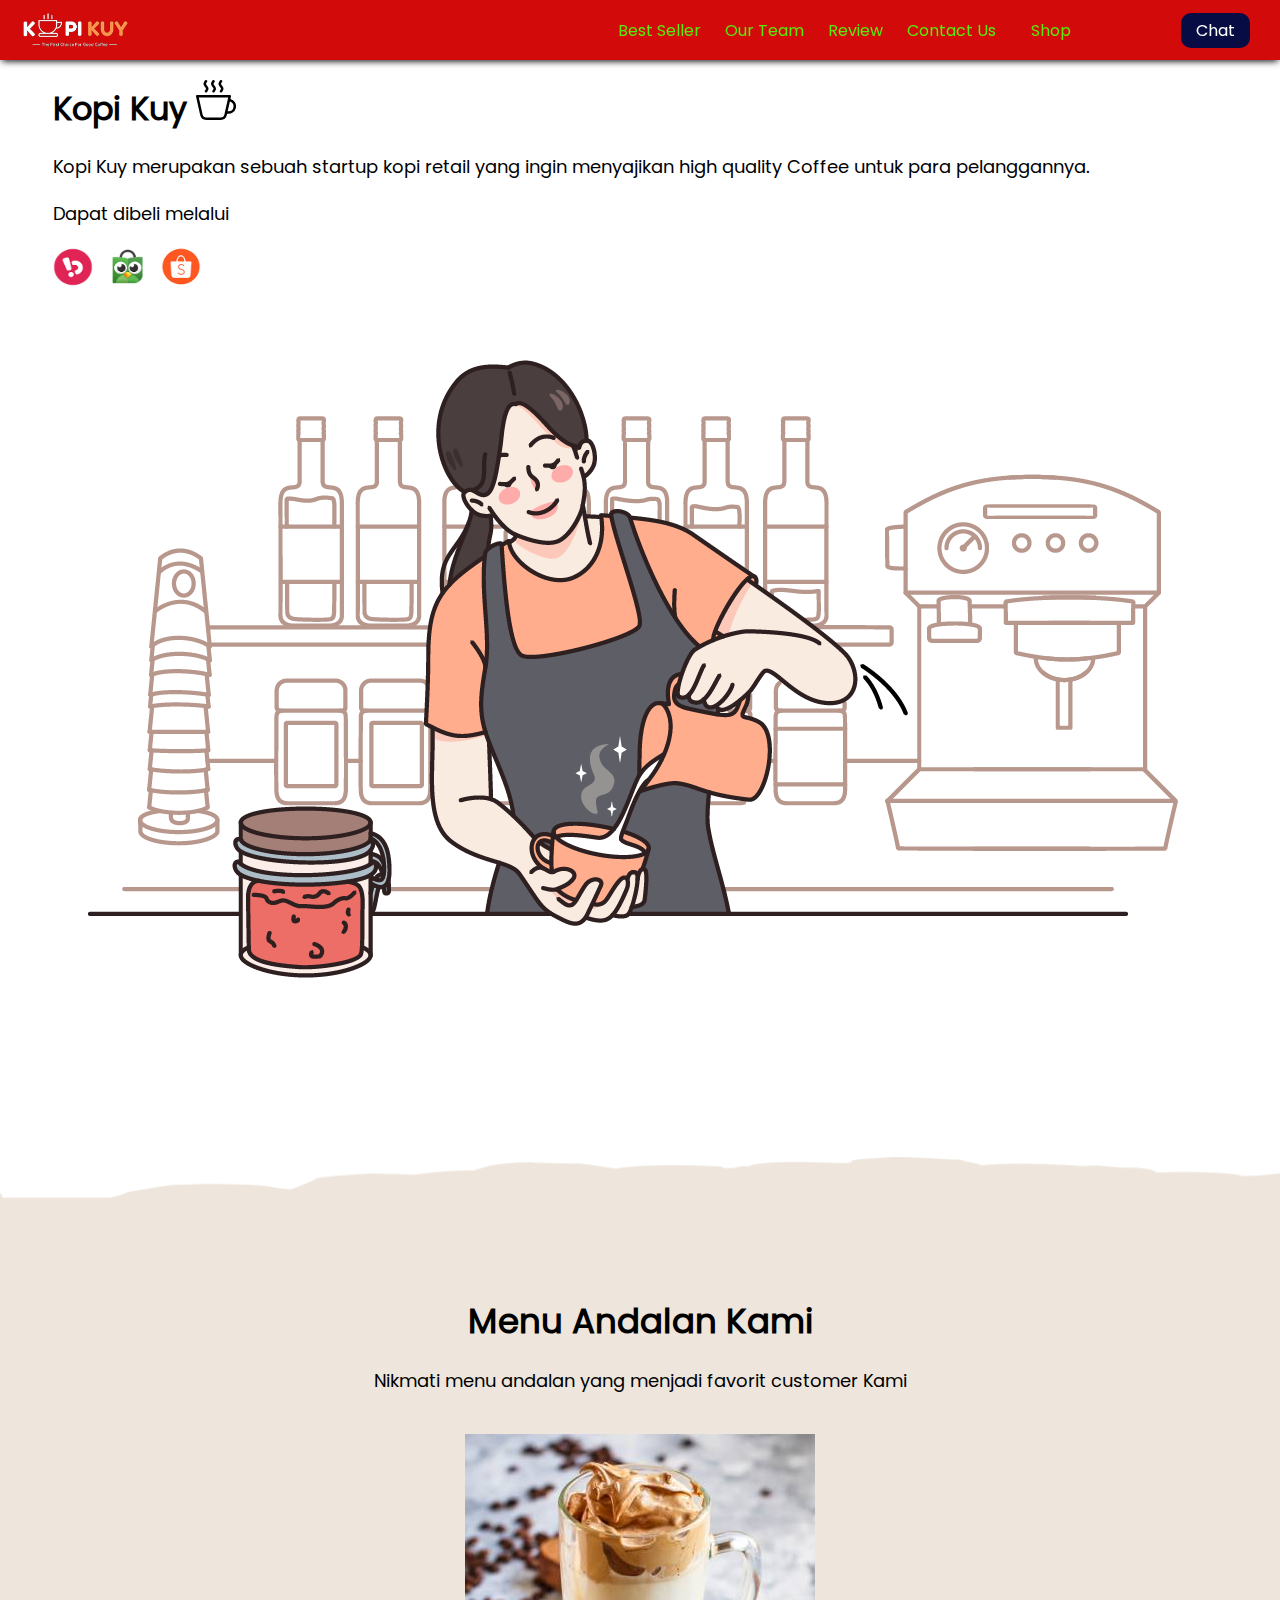
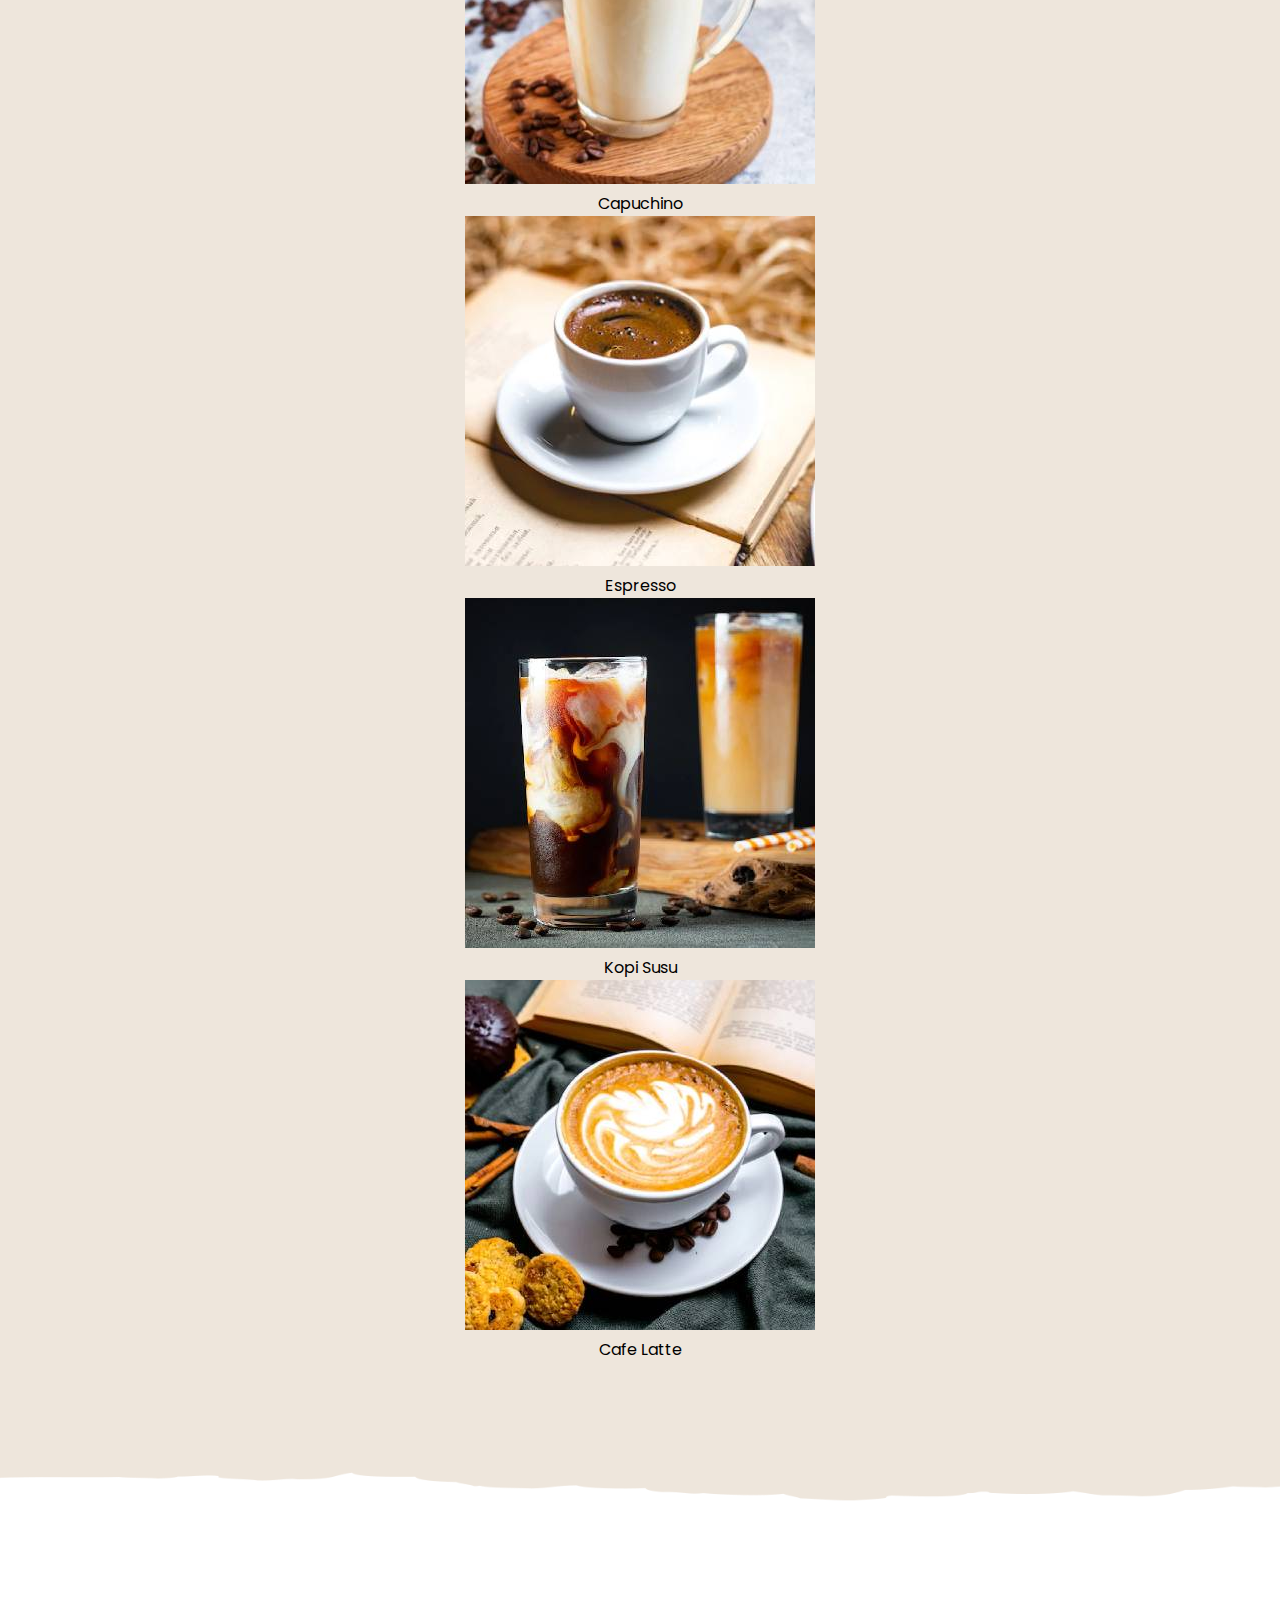
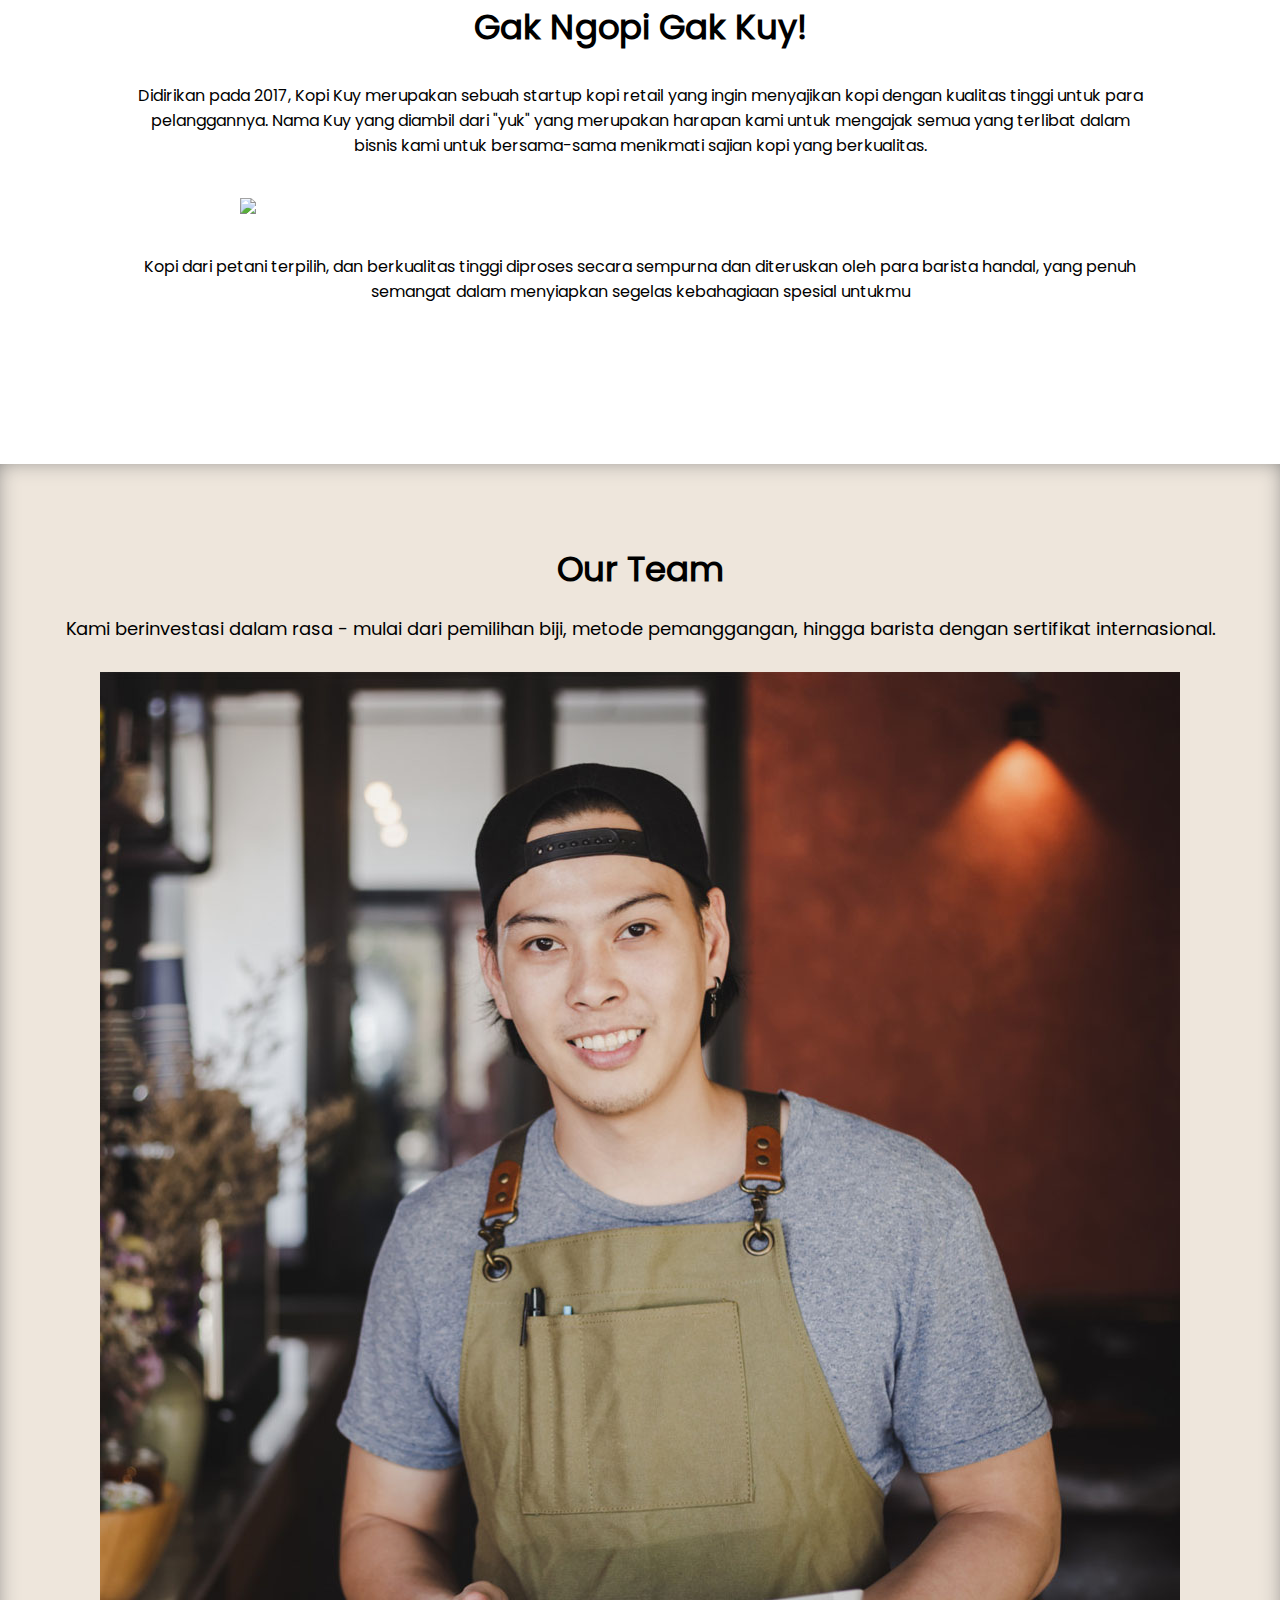
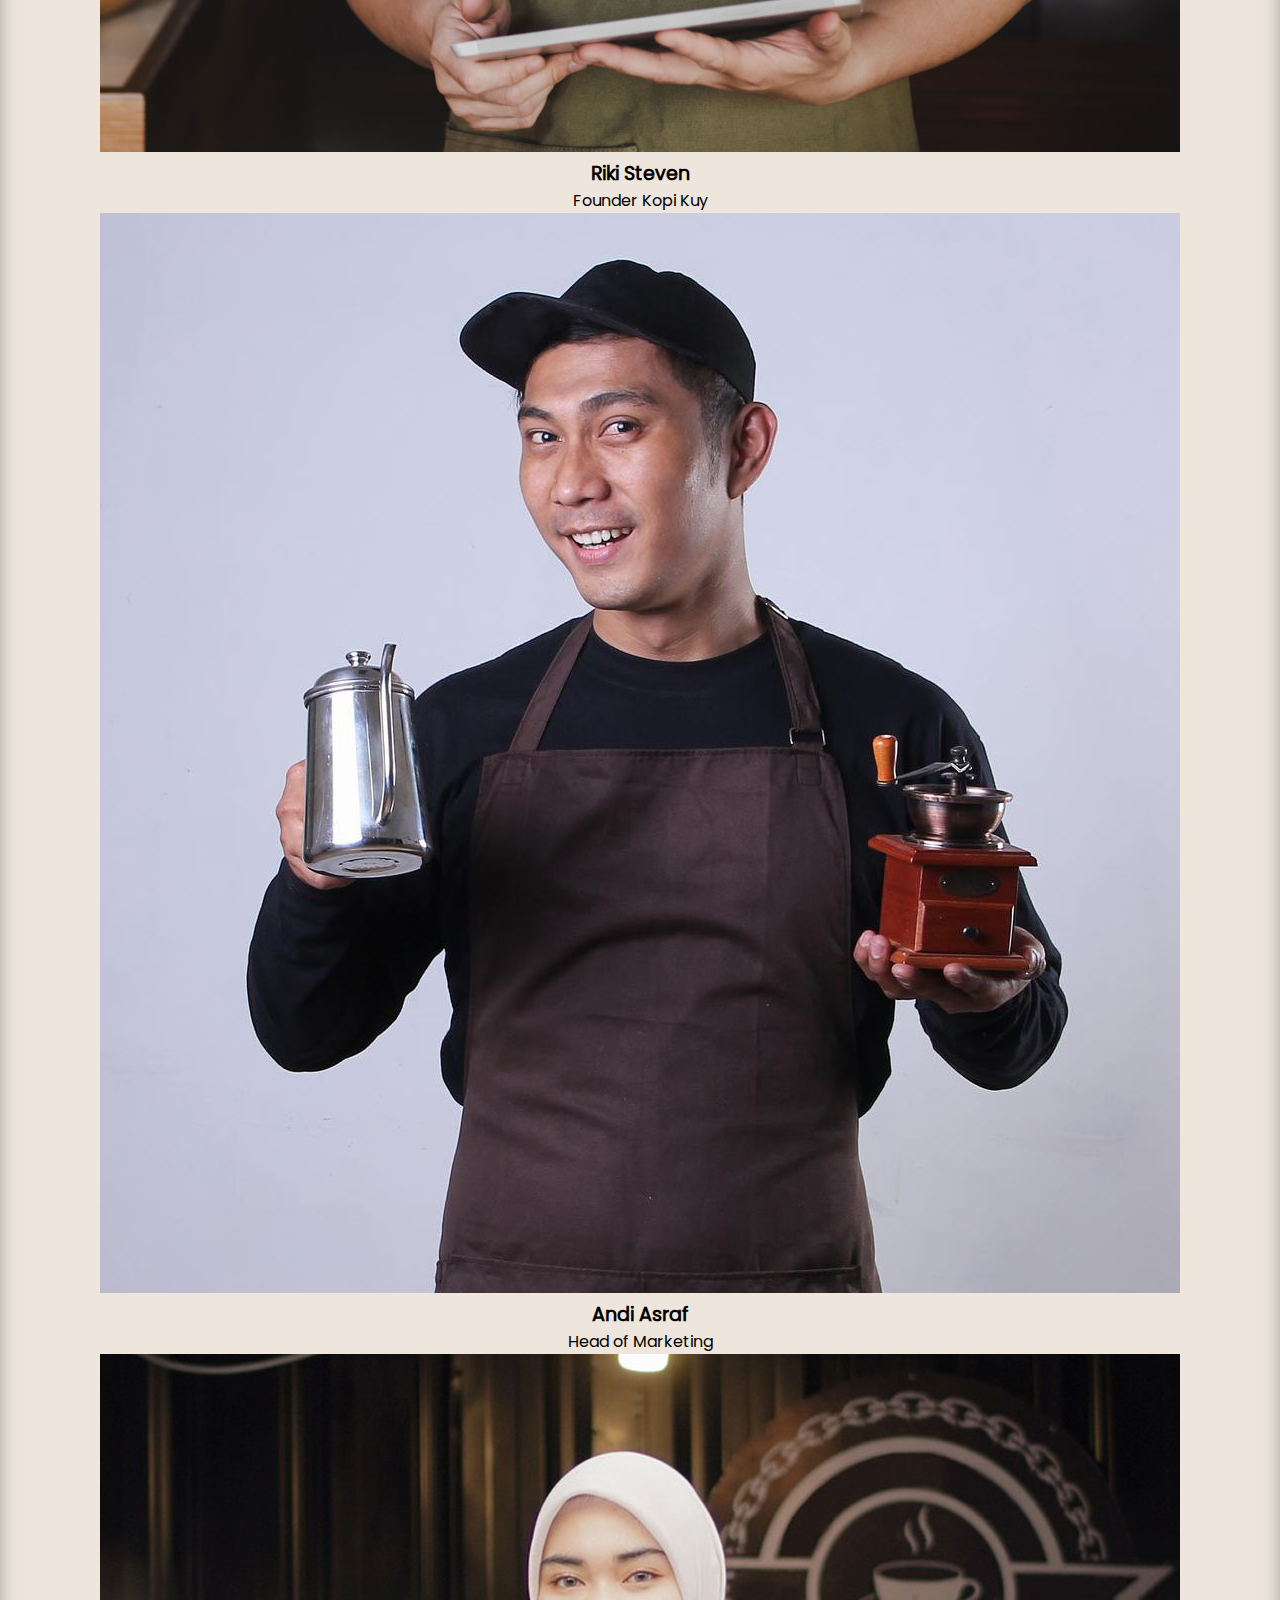
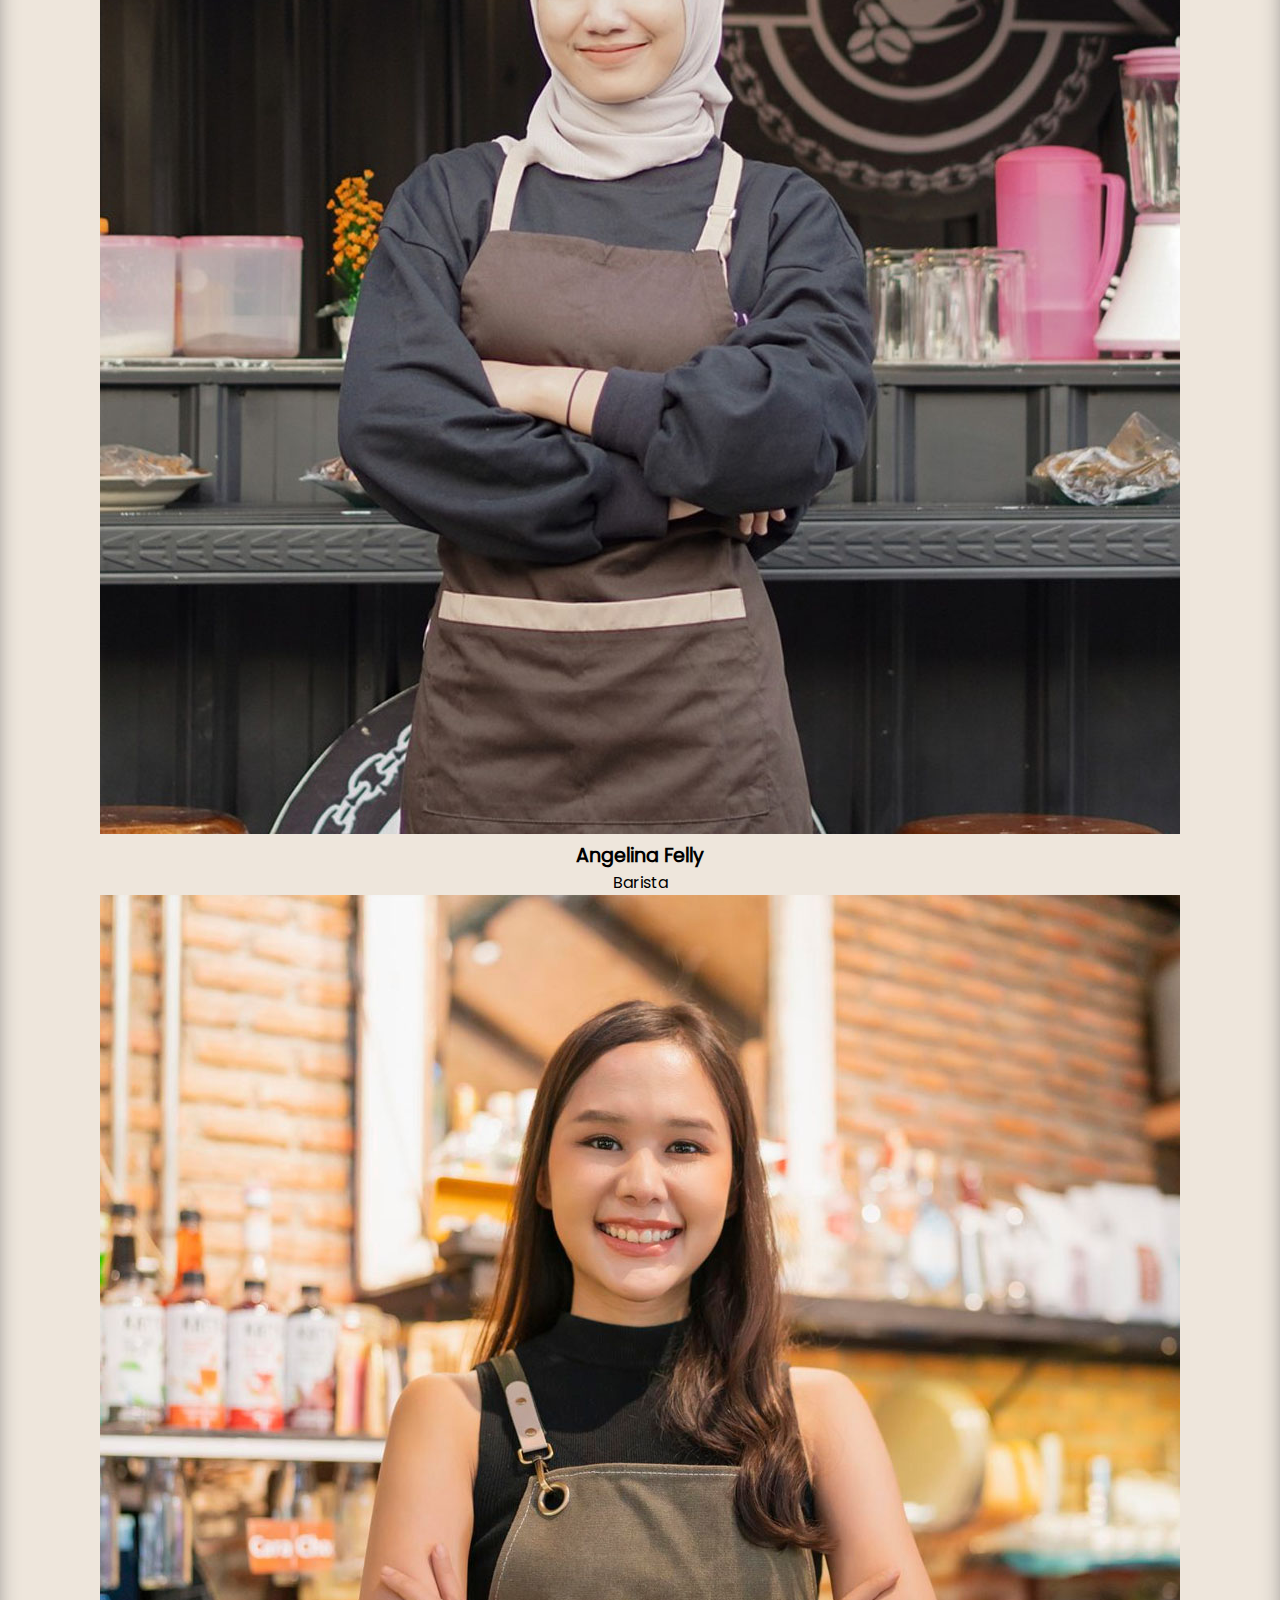
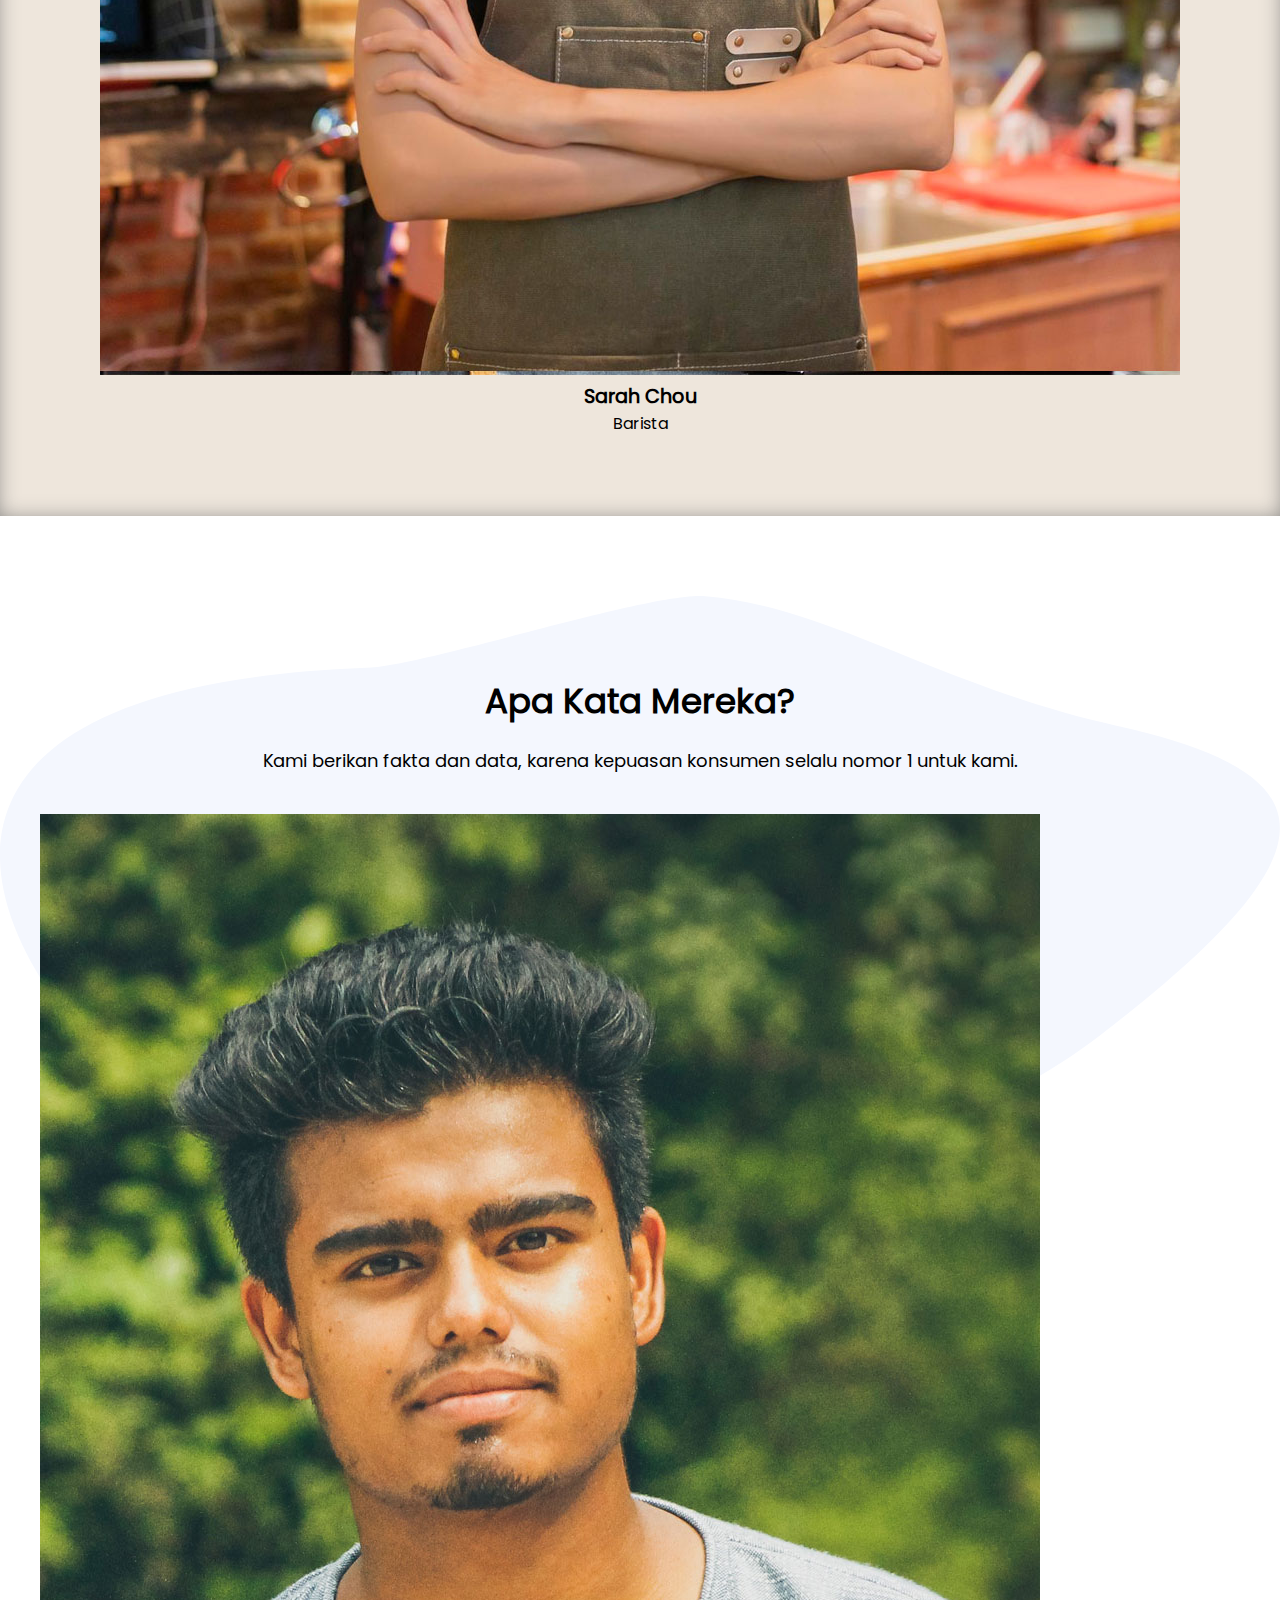
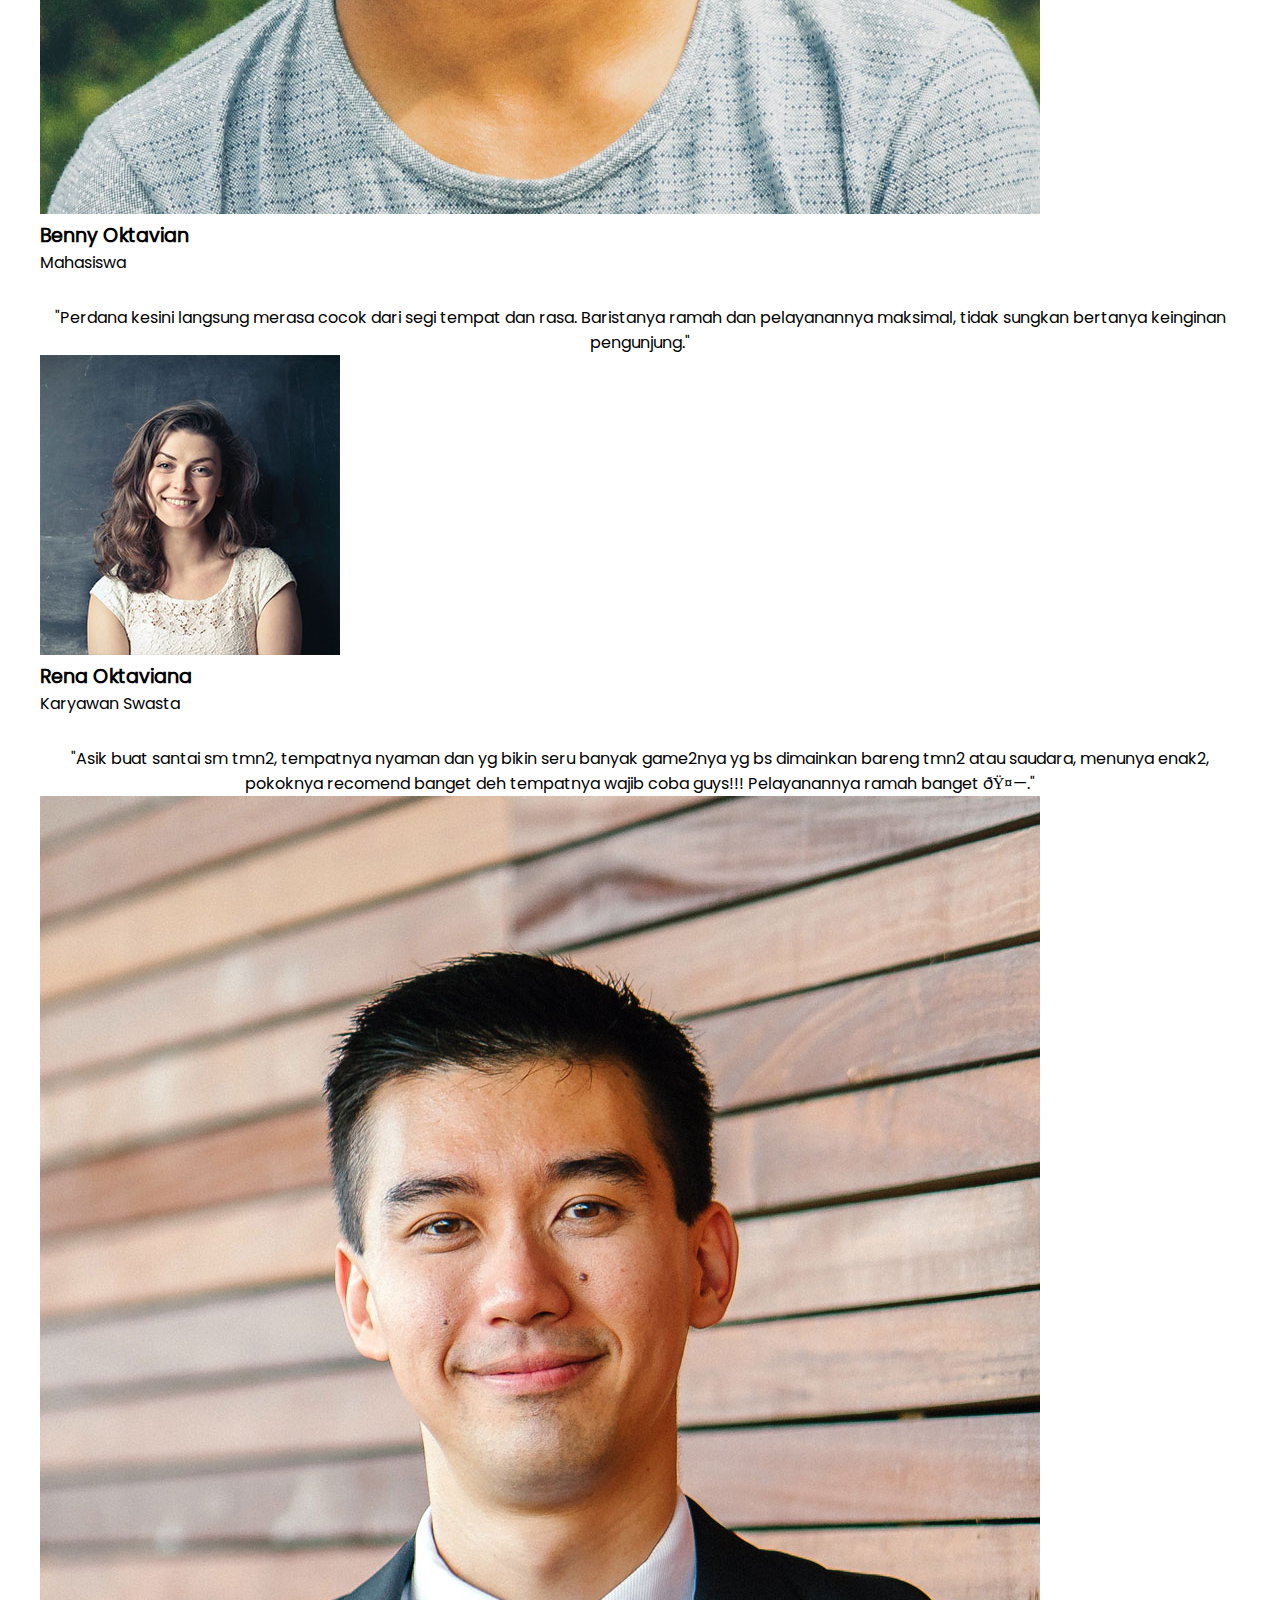
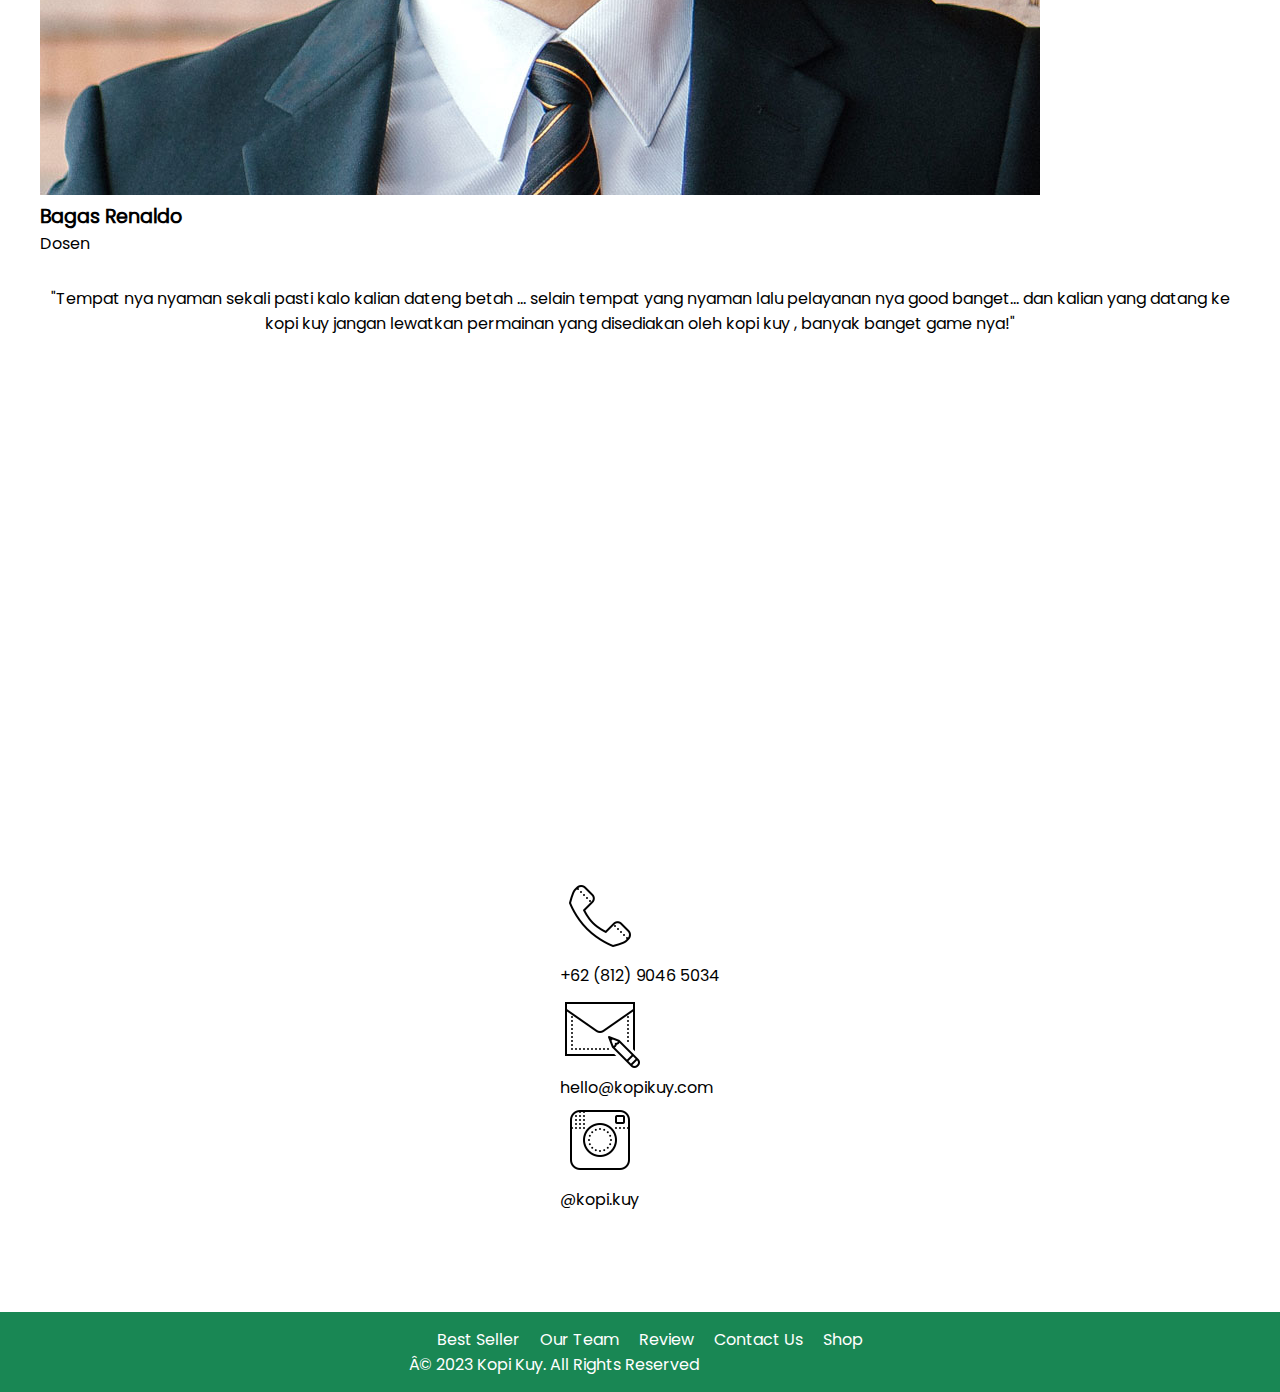
==== index.html @ 69ed636f "first commit" ====
<!DOCTYPE html>
<html lang="id">

<head>
    <meta charset="UTF-8">
    <meta http-equiv="X-UA-Compatible" content="IE=edge">
    <meta name="viewport" content="width=device-width, initial-scale=1.0">
    <link rel="shortcut icon" href="images/favicon.ico" type="image/x-icon">
    <title>Website Kopi Kuy</title>
    <link rel="stylesheet" href="css/style.css">
</head>

<body>
    <nav>
        <img class="logo" src="images/logo/logo_kuy.png">
        <div class="navigasi">
            <a href="#best-seller">Best Seller</a>
            <a href="#our-team">Our Team</a>
            <a href="#review">Review</a>
            <a href="#contact-us">Contact Us</a>
        </div>
        <a class="shop" href="produk.html">Shop</a>
        <a class="chat" href="https://wa.me/628123456?text=Saya ingin bertanya" target="_blank">Chat</a>
    </nav>

    <!--Tulis kode header mulai di baris 28-->
    <header>
        <div class="baris">
            <div class="col-kiri">
                <h1 class="judul-header">Kopi Kuy <img src="images/icon/icon_kopi.svg"></h1>

                <p class="subjudul-header">Kopi Kuy merupakan sebuah startup kopi retail yang ingin menyajikan high
                    quality Coffee untuk para pelanggannya.</p>
                <p class="dapat-dibeli">Dapat dibeli melalui</p>

                <div class="olshop">
                    <img src="images/logo/logo_bukalapak.png" alt="">
                    <img src="images/logo/logo_tokopedia.png" alt="">
                    <img src="images/logo/logo_shopee.png" alt="">
                </div>
            </div>

            <img class="col-kanan" src="images/header/header1.png">
        </div>
    </header>

    <section id="best-seller" class="best-seller">
        <h2 class="judul-best-seller">Menu Andalan Kami</h2>
        <p class="subjudul-best-seller">Nikmati menu andalan yang menjadi favorit customer Kami</p>

        <div class="baris">
            <div class="col-produk">
                <img src="images/produk/product_capuchino.jpg" alt="">
                <p class="nama-produk">Capuchino</p>
            </div>
            <div class="col-produk">
                <img src="images/produk/product_espresso.jpg" alt="">
                <p class="nama-produk">Espresso</p>
            </div>
            <div class="col-produk">
                <img src="images/produk/product_kopi_susu.jpg" alt="">
                <p class="nama-produk">Kopi Susu</p>
            </div>
            <div class="col-produk">
                <img src="images/produk/product_latte.jpg" alt="">
                <p class="nama-produk">Cafe Latte</p>
            </div>
        </div>
    </section>

    <section id="about-us" class="about-us">
        <h2 class="judul-about-us">Gak Ngopi Gak Kuy!</h2>
        <p class="tentang-about-us">
            Didirikan pada 2017, Kopi Kuy merupakan sebuah startup kopi retail yang ingin menyajikan kopi
            dengan kualitas tinggi
            untuk para pelanggannya. Nama Kuy yang diambil dari "yuk" yang merupakan harapan kami untuk
            mengajak semua yang terlibat dalam bisnis kami untuk bersama-sama menikmati sajian kopi yang
            berkualitas.
        </p>
        <img src="images/aset_kopi_jumbo.png">
        <p class="penjelasan-about-us">
            Kopi dari petani terpilih, dan berkualitas tinggi diproses secara sempurna dan diteruskan
            oleh para barista handal,
            yang penuh semangat dalam menyiapkan segelas kebahagiaan spesial untukmu
        </p>
    </section>

    <section class="our-team" id="our-team">
        <h2 class="judul-team">Our Team</h2>
        <p class="subjudul-team">Kami berinvestasi dalam rasa - mulai dari pemilihan biji, metode pemanggangan,
            hingga barista dengan sertifikat internasional. </p>

        <div class="baris">
            <div class="col-team">
                <img src="images/team/team1.jpg">
                <h3>Riki Steven</h3>
                <p>Founder Kopi Kuy</p>
            </div>
            <div class="col-team">
                <img src="images/team/team2.jpg">
                <h3>Andi Asraf</h3>
                <p>Head of Marketing</p>
            </div>

            <div class="col-team">
                <img src="images/team/team3.jpg">
                <h3>Angelina Felly</h3>
                <p>Barista</p>
            </div>

            <div class="col-team">
                <img src="images/team/team4.jpg">
                <h3>Sarah Chou</h3>
                <p>Barista</p>
            </div>
        </div>
    </section>

    <section id="review" class="review">
        <h2 class="judul-review">Apa Kata Mereka?</h2>

        <p class="subjudul-review">Kami berikan fakta dan data, karena kepuasan konsumen selalu nomor 1 untuk kami.</p>

        <div class="baris">
            <div class="col-review">
                <div class="profile">
                    <img src="images/customer/customer1.jpg">
                    <div class="nama-profile">
                        <h3>Benny Oktavian</h3>
                        <p>Mahasiswa</p>
                    </div>
                </div>
                <p class="testimoni">"Perdana kesini langsung merasa cocok dari segi tempat dan rasa. Baristanya ramah
                    dan pelayanannya maksimal, tidak sungkan bertanya keinginan pengunjung."</p>
            </div>
            <div class="col-review">
                <div class="profile">
                    <img src="images/customer/customer2.jpg">
                    <div class="nama-profile">
                        <h3>Rena Oktaviana</h3>
                        <p>Karyawan Swasta</p>
                    </div>
                </div>
                <p class="testimoni">"Asik buat santai sm tmn2, tempatnya nyaman dan yg bikin seru banyak game2nya yg bs
                    dimainkan bareng tmn2 atau saudara, menunya enak2, pokoknya recomend banget deh
                    tempatnya wajib coba guys!!! Pelayanannya ramah banget ðŸ¤—."</p>
            </div>
            <div class="col-review">
                <div class="profile">
                    <img src="images/customer/customer3.jpg">
                    <div class="nama-profile">
                        <h3>Bagas Renaldo</h3>
                        <p>Dosen</p>
                    </div>
                </div>
                <p class="testimoni">"Tempat nya nyaman sekali pasti kalo kalian dateng betah ... selain tempat yang
                    nyaman lalu pelayanan nya good banget... dan kalian yang datang ke kopi kuy jangan
                    lewatkan permainan yang disediakan oleh kopi kuy , banyak banget game nya!"</p>
            </div>
        </div>
    </section>

    <section class="contact-us" id="contact-us">
        <iframe
            src="https://www.google.com/maps/embed?pb=!1m14!1m8!1m3!1d7932.741866032694!2d106.668581!3d-6.214715!3m2!1i1024!2i768!4f13.1!3m3!1m2!1s0x2e69f9912c7f297b%3A0xe5a3a671dae861ab!2sKopi%20kuy!5e0!3m2!1sid!2sid!4v1680617229460!5m2!1sid!2sid"
            width="100%" height="300" style="border:0;" allowfullscreen="" loading="lazy"
            referrerpolicy="no-referrer-when-downgrade"></iframe>
        <div class="baris">
            <div class="col-kontak">
                <img src="images/icon/icon_phone.png">
                <p>+62 (812) 9046 5034</p>
            </div>
            <div class="col-kontak">
                <img src="images/icon/icon_mail.png">
                <p>hello@kopikuy.com</p>
            </div>
            <div class="col-kontak">
                <img src="images/icon/icon_instagram.png">
                <a href="https://instagram.com" role="button">
                    <p>@kopi.kuy</p>
                </a>
            </div>
        </div>
    </section>

    <footer>
        <div class="baris">
            <div class="navigasi">
                <a href="#best-seller">Best Seller</a>
                <a href="#our-team">Our Team</a>
                <a href="#review">Review</a>
                <a href="#contact-us">Contact Us</a>
                <a href="produk.html">Shop</a>
            </div>
            <p class="copyright">Â© 2023 Kopi Kuy. All Rights Reserved</p>
        </div>
    </footer>

    </div>

</body>

</html>
---- css/style.css ----
/* Kode * di bawah ini untuk mereset tampilan setiap web browser supaya seragam */

* {
   box-sizing: border-box;
   margin: 0;
   padding: 0;
}

html {
   /* scroll-behavior: smooth agar scroll ketika klik pada navigasi menjadi halus */
   scroll-behavior: smooth;
}

/* 
Kode di bawah ini untuk mengatur nav sampai footer agar memiliki tampilan flexibel
selengkapnya akan di bahas di hari ke 3
*/

nav,
header,
section,
footer {
   /* 
      display: flex memiliki pengaturan yang dapat mengatur agar elemen
      di dalamnya memiliki ukuran yang fleksibel
      digunakan saat ada elemen yang isinya lebih dari satu kolom
   */
   display: flex;
   /* 
      align-items: center mengatur elemen di dalamnya rata tengah vertikal
   */
   align-items: center;

   /* 
      justify-content: center mengatur elemen di dalamnya rata tengah horizontal
   */
   justify-content: center;

   /* 
      flex-wrap: wrap mengatur agar jika lebar elemen berlebih, maka elemen
      akan otomatis diletakan di baris baru (tidak dipaksakan di satu baris)
   */
   flex-wrap: wrap;
}



/* 
Kode @font-face untuk menginstall font ke dalam Website 
src adalah untuk lokasi fontnya, font dapat di cari di website https://fonts.google.com/
dengan memberi nama family, maka kita mendaftarkan font tersebut ke dalam website
*/

@font-face {
   src: url(../fonts/poppins.woff2);
   font-family: 'Poppins';
}

body {
   /* 
   mendaftarkan semua teks pada body menjadi family Poppins 
   kenapa pada body? karena elemen body membungkus semua elemen dari nav section sampai footer
   */
   font-family: 'Poppins';
}

/*
Misalnya ada font dari google yang bernama Irish Grover yang berada di:
https://fonts.gstatic.com/s/irishgrover/v23/buExpoi6YtLz2QW7LA4flVgv__RP.woff2

maka bisa coba copy kode berikut untuk menginstall font tadi:

@font-face {
  font-family: 'Irish Grover';
  font-style: normal;
  font-weight: 400;
  src: url(https://fonts.gstatic.com/s/irishgrover/v23/buExpoi6YtLz2QW7LA4flVgv__RP.woff2) format('woff2');
}

Jika kode di atas sudah di copy
Nanti pada element yang ingin menggunakan font Irish Grover Tadi, tinggal diganti font-familynya
misal mau mengganti h1 dan h2 maka kodenya sebagai berikut:

h1,h2 {
   font-family: 'Irish Grover';
}

*/


a {
   /* menghilangkan garis bawah pada link */
   text-decoration: none;

   /* 
   color: adalah untuk mengganti warna tulisan.
   color:unset digunakan pada a untuk menghilangkan warna bawaan pada link (biasanya warna biru) 
   */
   color: unset;
}

h2 {
   /* mengatur ukuran huruf ke 34 pixel */
   font-size: 34px;
}

h3 {
   /* mengatur ukuran huruf ke 1.2rem */
   font-size: 1.2rem;
}

h1,
h2,
h3 {
   /* mengatur tebal huruf bisa bold, normal*/
   font-weight: bold;
}

img {
   /* 
      kode max-width artinya lebar maksimal
      mengatur agar semua elemen img memiliki lebar maksimal 100% agar
      besar gambar tidak melebihi layar ataupun elemen pembungkus
   */
   max-width: 100%;
}

/* Navigasi */

nav {
   /* 
   background-color mengatur warna latar belakang 
   untuk pengguna hp, pergantian warna tidak bisa seperti vs code
   hanya dapat menggunakan warna bahasa inggris seperti: red, green, brown, purple dsb
   untuk pengguna vscode silahkan arahkan mouse ke kotak warna di bawah
   untuk mengganti warna sesuai keinginan
   */
   background-color: #d20a0a;

   /* box-shadow membuat efek bayangan */
   box-shadow: 0 3px 7px -2px #000;

   /* width mengatur lebar elemen. 100% agar lebarnya full dari kiri sampai kanan layar */
   width: 100%;

   /* 
   padding digunakan untuk memberi jarak ke dalam. 
   efeknya bila digunakan pada elemen yang memiliki warna latar akan membuat elemen tersebut 'gemuk'
   padding-top artinya jarak ke atas, nilai padding dapat berupa
   padding-top, padding-bottom, padding-left, padding-right
   */
   padding-top: 10px;
   padding-bottom: 10px;

   /* 
   position mengatur posisi elemen, position:fixed supaya elemen nav akan ikut menempel di atas layar
   saat kita scroll ke bawah. Jika ingin navigasi gak nempel, bisa menggunakan position:static;
   */
   position: fixed;

   /* Nilai z-index semakin besar, maka elemen akan semakin di depan */
   z-index: 500;
}

img.logo {
   /* height mengatur tinggi elemen */
   height: 40px;
   /* penjelasan margin mirip dengan padding, fungsinya untuk memberi jarak pada elemen */
   margin-left: 20px;
}

div.navigasi {
   margin-left: auto;
   margin-right: 15px;
}

nav a {
   color: #59e90b;
   padding-left: 10px;
   padding-right: 10px;
}

a.shop {
   margin-right: 100px;
}

a.chat {
   margin-right: 30px;
   background-color: rgb(8, 12, 69);
   color: #fff;
   padding-top: 5px;
   padding-right: 15px;
   padding-bottom: 5px;
   padding-left: 15px;
   border-radius: 10px;
}


/* 
   PERHATIKAN bahwa dalam mengatur elemen, nama elemen langsung ditulis
   sedangkan untuk mengatur class, dibutuhkan tanda titik (.) terlebih dulu
   img {} berarti seluruh elemen dengan tag img (<img src="....">), 
   sedangkan .img artinya hanya elemen dengan class img (<img class="img" src="...">) 
*/


/* HEADER */


header,
section {
   /*
    padding mengatur jarak ke dalam
    pada padding dan margin ditambahkan top / right / bottom / top 
    untuk mengatur jarak masing-masing 
   */
   padding-top: 80px;
   padding-bottom: 80px;

   /* margin mengatur jarak ke luar */
   margin-bottom: 80px;
}

/* penulisan CSS dapat digabung dengan beberapa elemen */
header div.kiri,
header div.kanan {
   /* width mengatur lebar elemen. 50% artinya setengah ukuran elemen pembungkus */
   width: 50%;
   padding: 50px;
}

header h1 {
   margin-bottom: 20px;
}

header p {
   /* font-size digunakan untuk mengatur ukuran huruf */
   font-size: 18px;
   margin-bottom: 20px;
}

div.olshop img {
   width: 40px;
   /* aspect-ratio:1 agar tinggi menyesuaikan width */
   aspect-ratio: 1;
   margin-right: 10px;
}

/* Best Seller */

section.best-seller {
   position: relative;

   /* background-color mengatur warna latar belakang elemen */
   background-color: #EEE6DC;

   /* text-align mengatur rata tulisan, bisa bernilai: left, right, center, justify */
   text-align: center;
}

/* 
terkait position, after, dan before memerlukan pemahaman mendalam
terkait layout pada CSS untuk dapat memahami secara penuh 
*/

section.best-seller::before,
section.best-seller::after {
   position: absolute;
   content: "";
   width: 100%;
   height: 76px;

   /* background-image untuk menambahkan gambar sebagai background */
   background-image: url(../images/background/garis-atas.png);

   /*background-size agar gambar latar menyesuaikan tinggi / lebar elemen */
   background-size: cover;

   top: -60px;
   left: 0;
}

section.best-seller::after {
   height: 60px;
   background-image: url(../images/background/garis-bawah.png);
   top: unset;
   bottom: -60px;
}

section.best-seller h2 {
   margin-bottom: 20px;
   width: 100%;
}

/* 
Penulisan section.best-seller > p berarti mengatur elemen p yang langsung
di bungkus oleh elemen <section class="best-seller">
aturan ini tidak berlaku untuk elemen <p> yang ada di dalam <div class="produk">
*/

section.best-seller>p {
   font-size: 18px;
   margin-bottom: 40px;
   width: 100%;
}

div.produk {
   /* 
      Penulisan padding dan margin seperti padding:20px ini penulisan singkat 
      yang berarti top, right, bottom, left nilainya sama, yaitu 20px 
   */
   padding: 20px;
   width: 25%;
}

div.produk img {
   /* transition membuat animasi transisi dari perubahan style, 0.3s berarti 0.3 detik */
   transition: all 0.3s ease;

   /* border-radius  Membuat sudut membulat */
   border-radius: 15px;

   /* box-shadow membuat efek bayangan */
   box-shadow: 0 3px 10px -2px #000;
}

/*

kode div.produk img:hover akan dijalankan saat mouse ada di atas elemen <img> yang ada
di dalam <div class="produk"> 
karena ada efek transition pada div.produk img 
maka akan menghasilkan efek animasi yang smooth

*/
div.produk img:hover {

   /* membuat transformasi, bisa berupa scale(1.05), rotate(180deg), translateY(-50px), dsb */
   transform: scale(0.9);
   border-radius: 50%;
}

div.produk p {
   margin-top: 15px;
   font-weight: bold;
}



/* About US */

section.about-us {
   /* max-width: 80%; mengatur lebar maksimal elemen tidak boleh melebihi 80% layar */
   max-width: 80%;

   /* margin-left dan margin-right auto akan membuat posisi elemen berada di tengah */
   margin-left: auto;
   margin-right: auto;
   text-align: center;
}

section.about-us h2 {
   margin-bottom: 30px;
   width: 100%;
}

section.about-us img {
   /* 
      Penulisan width: 800px dan max-width: 100% mengatur agar
      elemen memiliki lebar 800px namun tidak boleh melebihi 100% ukuran layar
   */
   width: 800px;
   max-width: 100%;
   margin: auto;
}

/*
section.about-us p:nth-child(2) berarti mengatur elemen ke 2 dengan jenis <p>
yang ada di dalam <section class="about-us">
*/

section.about-us p:nth-child(2) {
   margin-bottom: 40px;
}

section.about-us p:nth-child(4) {
   margin-top: 40px;
}


/* OUR TEAM */

section.our-team {
   background-color: #EEE6DC;
   box-shadow: inset 0px 0px 23px -6px #707070;
   text-align: center;
}

section.our-team h2 {
   margin-bottom: 20px;
   width: 100%;
}

section.our-team>p {
   margin-bottom: 30px;
   font-size: 18px;
   width: 800px;
   max-width: 90%;
   margin-left: auto;
   margin-right: auto;
   width: 100%;
}

div.team {
   width: 25%;
   padding: 20px;
}

div.team img {
   width: 100%;
   aspect-ratio: 1/1;
   object-fit: cover;
   box-shadow: 0 3px 10px -2px #000;
   border-radius: 50px 0px 50px 0px;
   margin-bottom: 10px;
}


/* REVIEW */

section.review {
   background-image: url(../images/background/bg-review.svg);
   /* 
      background-size: contain;
      membuat gambar latar belakang tidak terpotong
   */
   background-size: contain;

   /* 
      background-repeat: no-repeat;
      membuat gambar latar belakang tidak diulang (duplikat)
   */
   background-repeat: no-repeat;
   padding-left: 40px;
   padding-right: 40px;
   justify-content: space-around;
   /* align-items: stretch; membuat tinggi elemen di dalam .review .baris seragam */
   text-align: center;
}

section.review h2 {
   margin-bottom: 20px;
   width: 100%;
}

section.review>p {
   margin-bottom: 40px;
   font-size: 18px;
   width: 100%;
}

div.testimoni {
   width: 30%;
   display: flex;
   flex-wrap: wrap;
   padding: 35px 50px;
   box-shadow: 0px 0px 12px -10px #000;
   background-color: #fff;
}

div.testimoni img {
   width: 60px;
   height: 60px;
   margin-right: 15px;
   object-fit: cover;
}

div.profile {
   text-align: left;
   display: block;
   margin-bottom: 30px;
   width: calc(100% - 75px);
}

div.profile p {
   width: 100%;
   text-align: left;
}

div.testimoni>p {
   width: 100%;
   text-align: left;
}

*[data-from="tmp"]>* {
   position: relative;
}

*[data-from="tmp"]>*:nth-child(1):before {
   position: absolute;
   color: red;
   bottom: 40px;
   content: "prakerja";
   font-size: 13px;
   z-index: 10;
   text-decoration: line-through;
}

/* CONTACT US */
section.contact-us {
   margin-bottom: 20px;
}

section.contact-us iframe {
   width: 100%;
   height: 300px;
   border: 0;
}

div.kontak {
   width: 30%;
   /* color mengatur warna tulisan */
   color: green;
   text-align: center;
   margin-top: 50px;
}


/* FOOTER */

footer {
   background-color: #198754;
   padding-top: 15px;
   padding-bottom: 15px;
   color: #fff;
   padding-right: 40px;
   padding-left: 40px;
}

footer div.navigasi {
   margin-left: 20px;
   margin-right: auto;
}

footer div.navigasi a {
   padding: 8px;
}



/* UNTUK kode RESPONSIF hari ke 3 tulis DI BAWAH sini */

@media (max-width:600px) {

   div.produk,
   div.kontak,
   div.team {
      width: 50%;
   }

   div.testimoni {
      width: 100%;
      margin-bottom: 30px;
      background-color: #dbdbdb
   }

   header div.kiri,
   header div.kanan {
      width: 100%;
      padding: 34px;
      text-align: center;
   }

   .navigasi {
      display: none;
   }

   a.shop {
      margin-right: 10px;
      margin-left: auto;
   }

}

/* Kode CSS Selesai di sini */
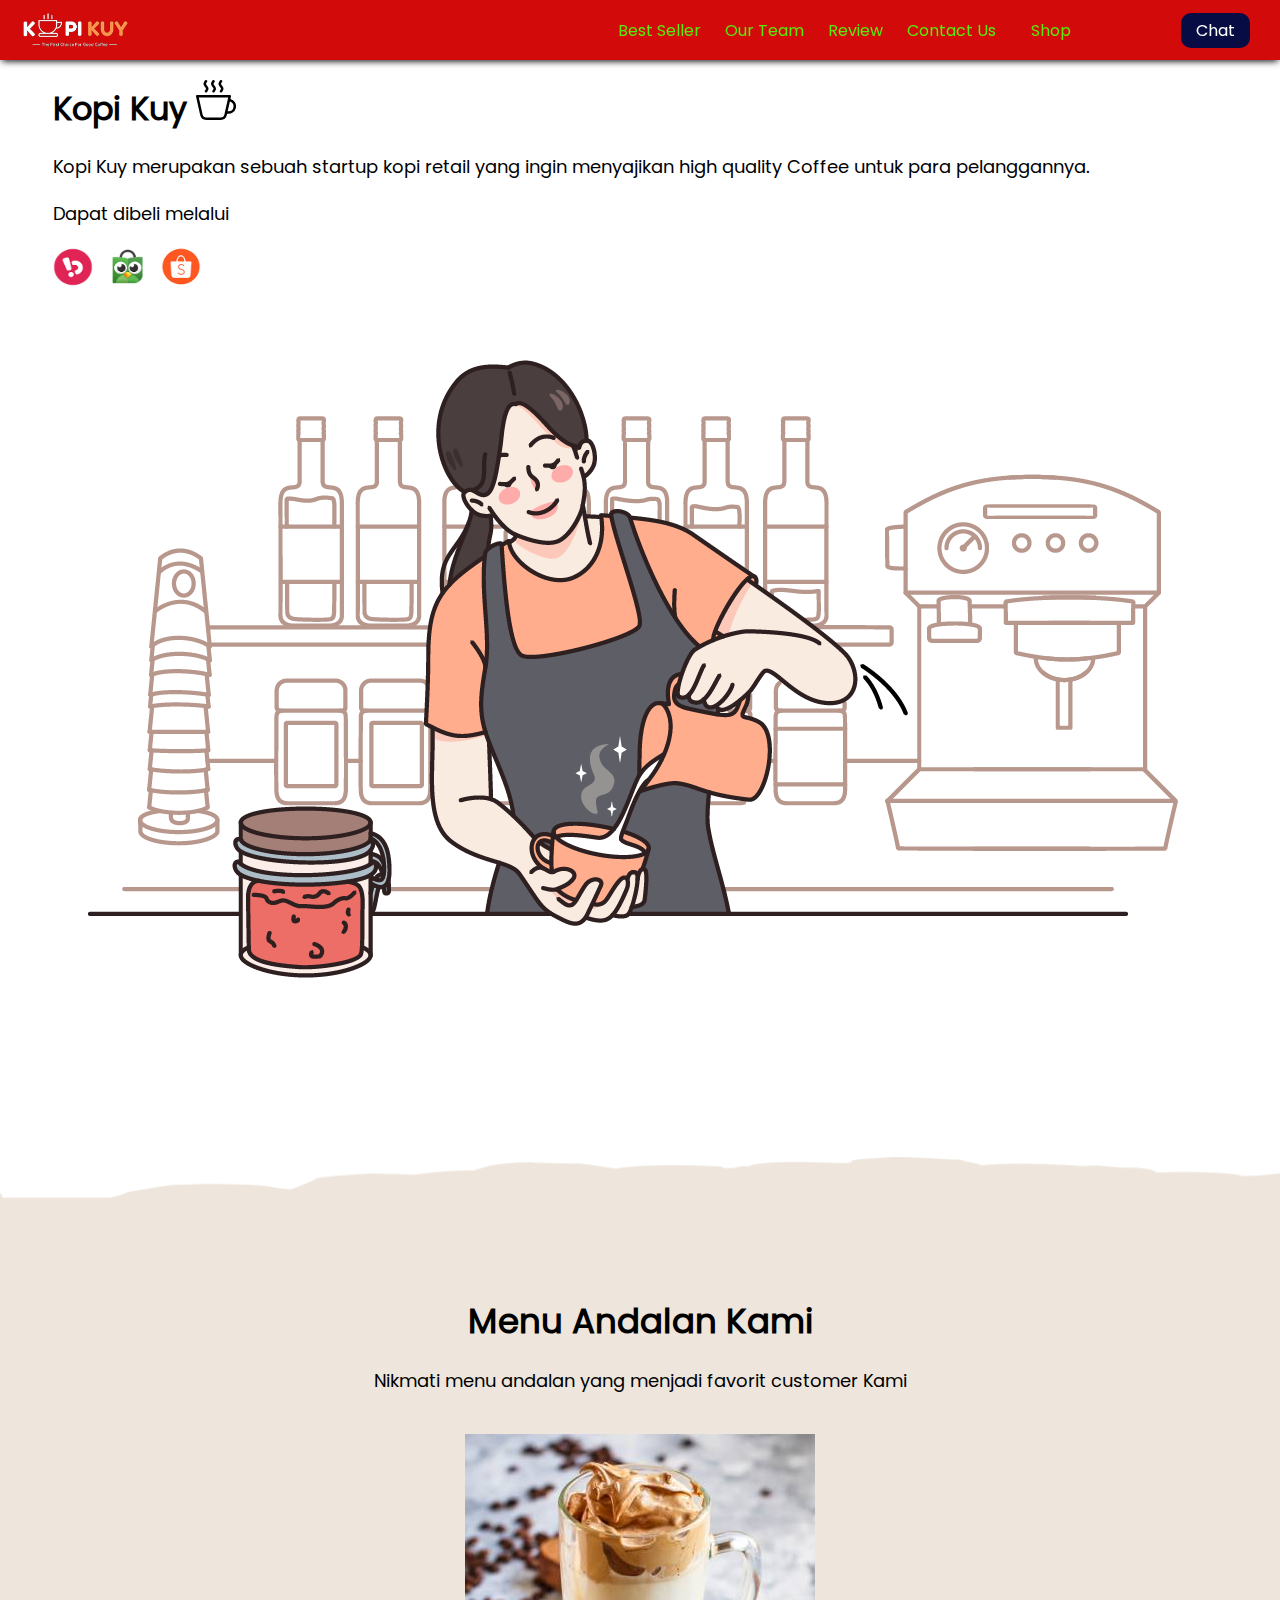
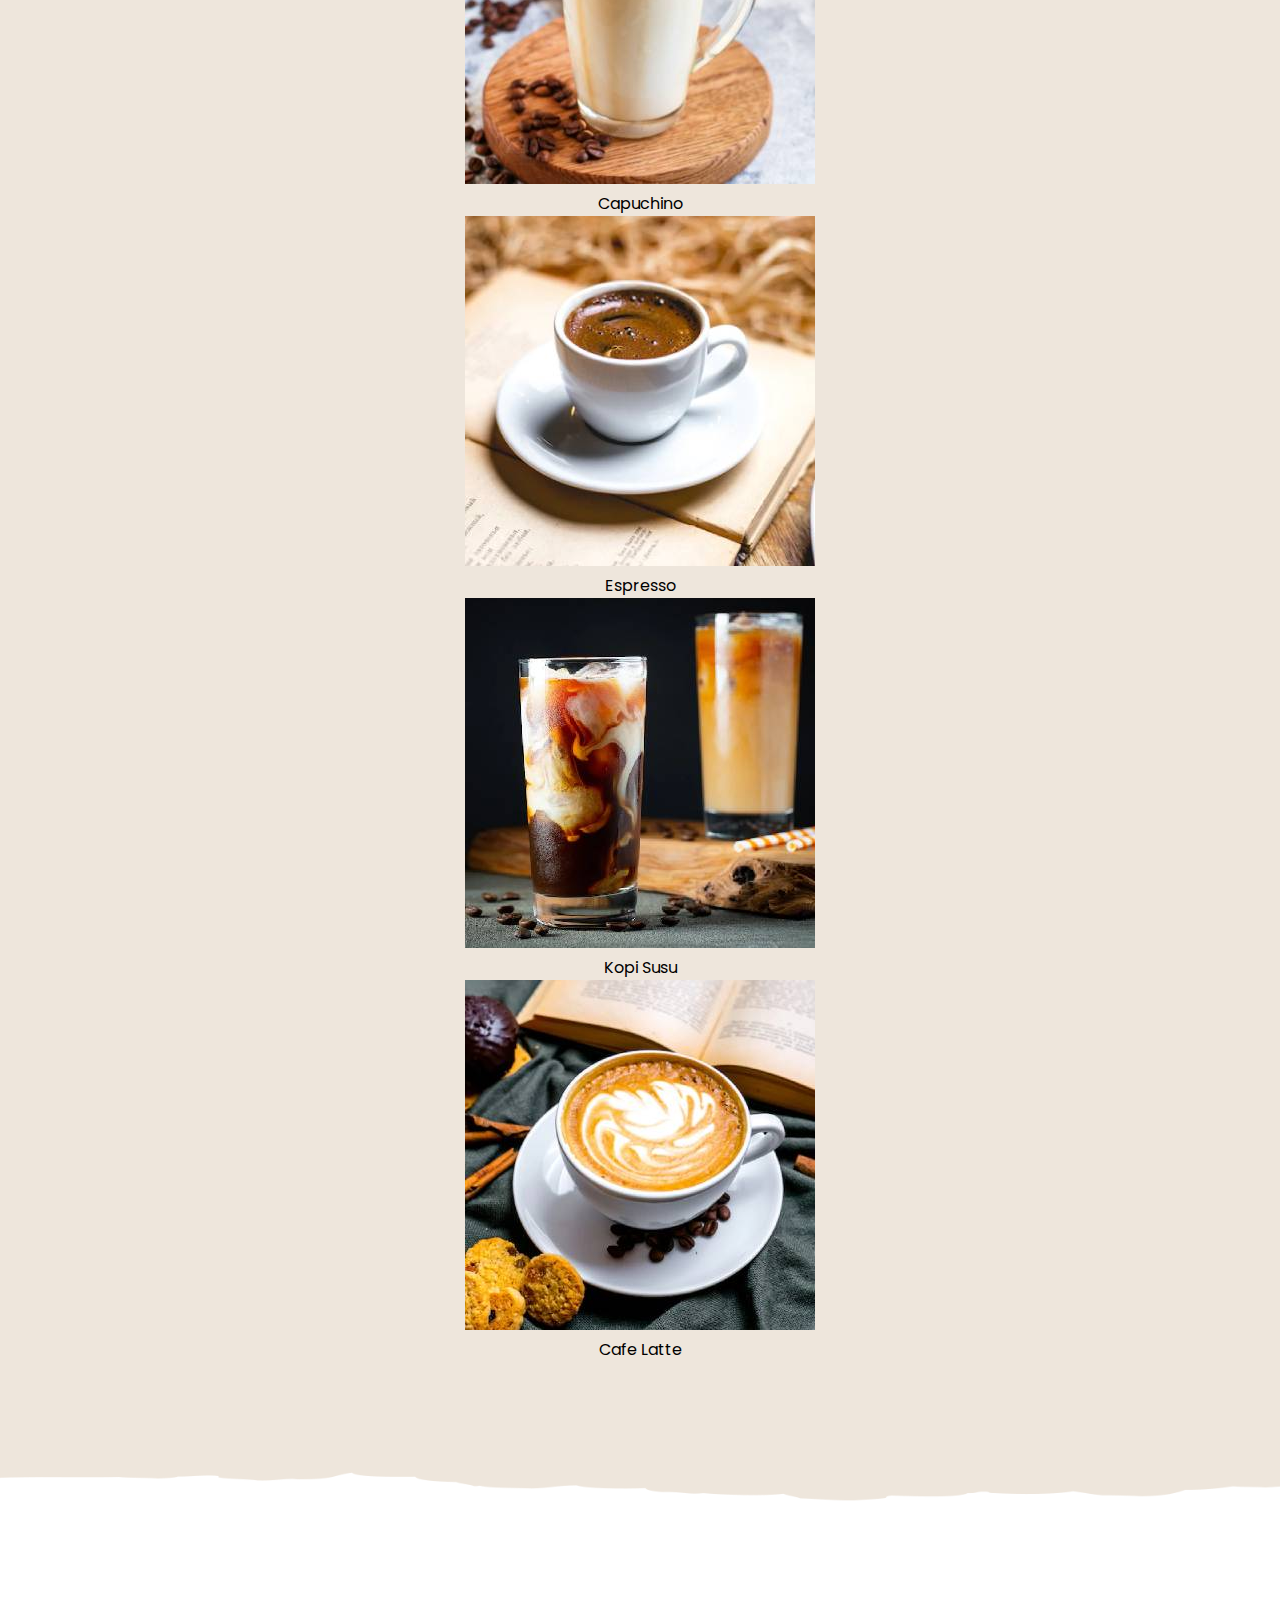
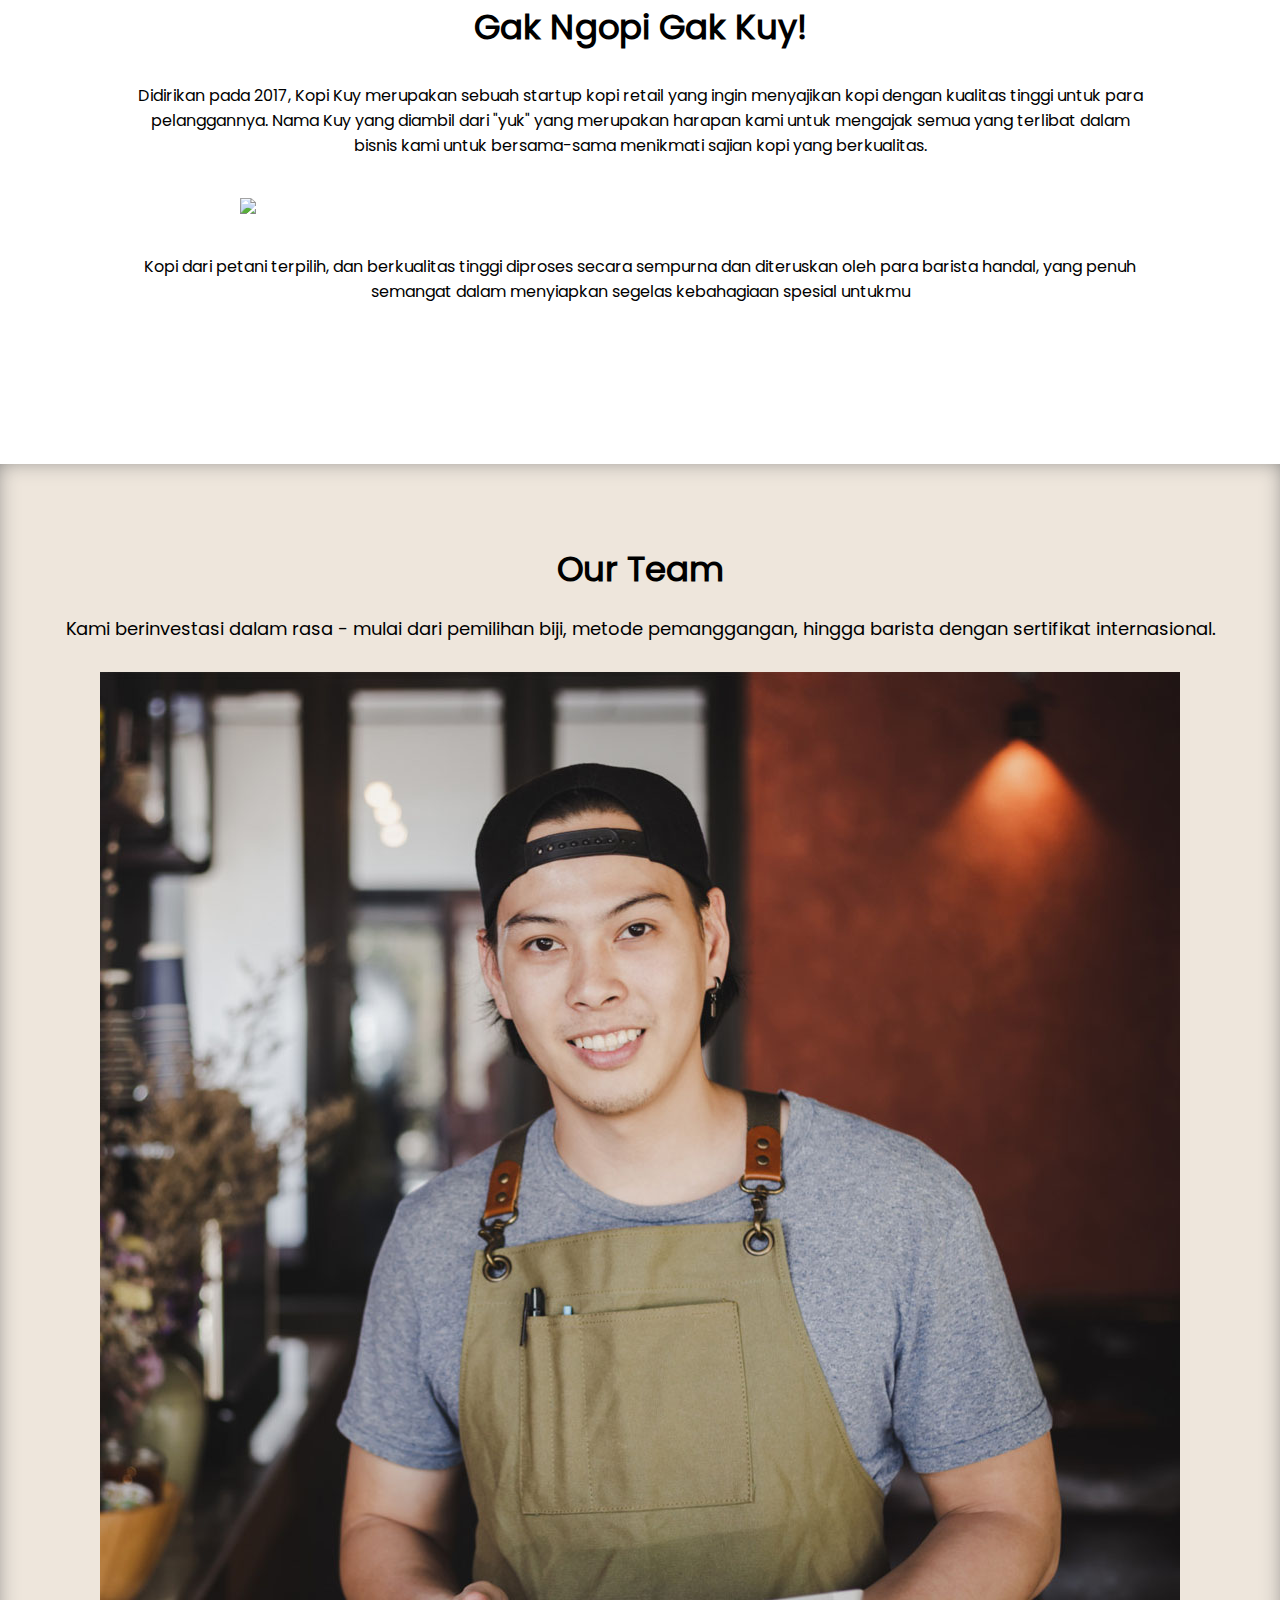
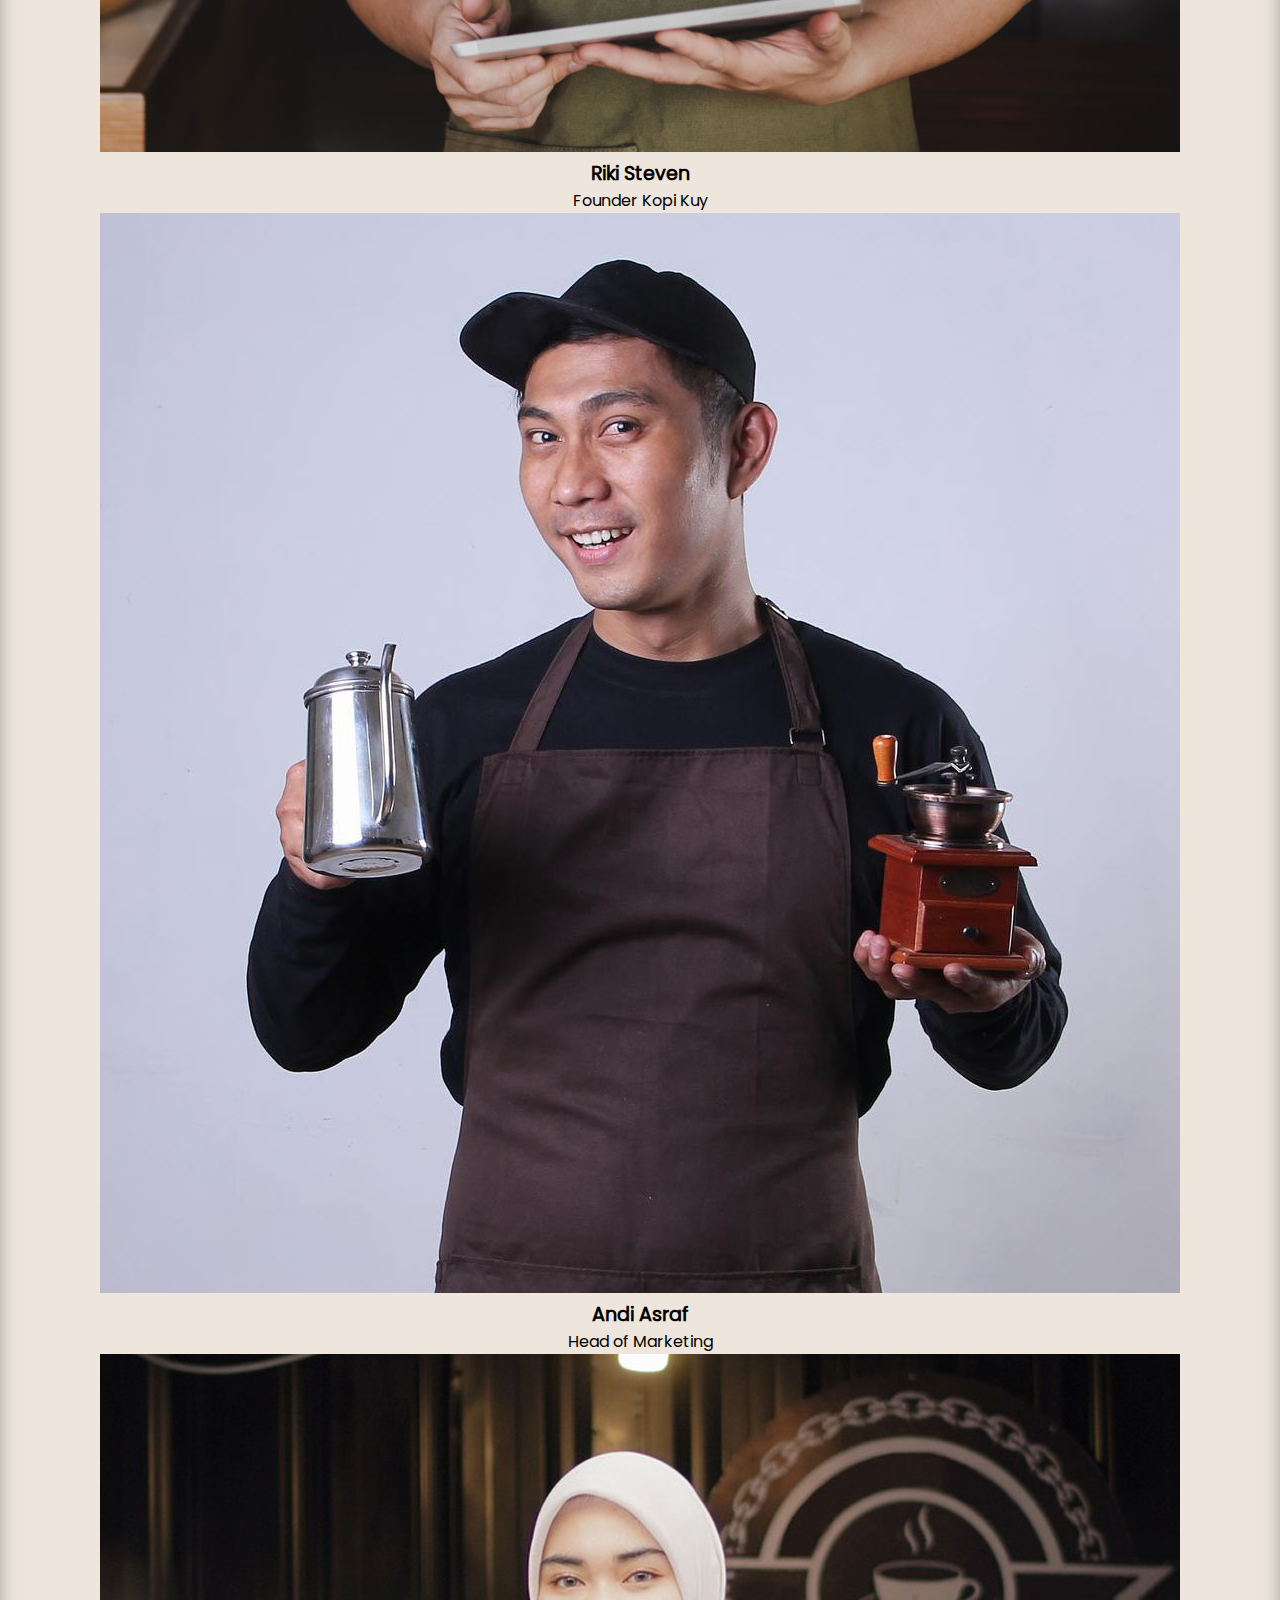
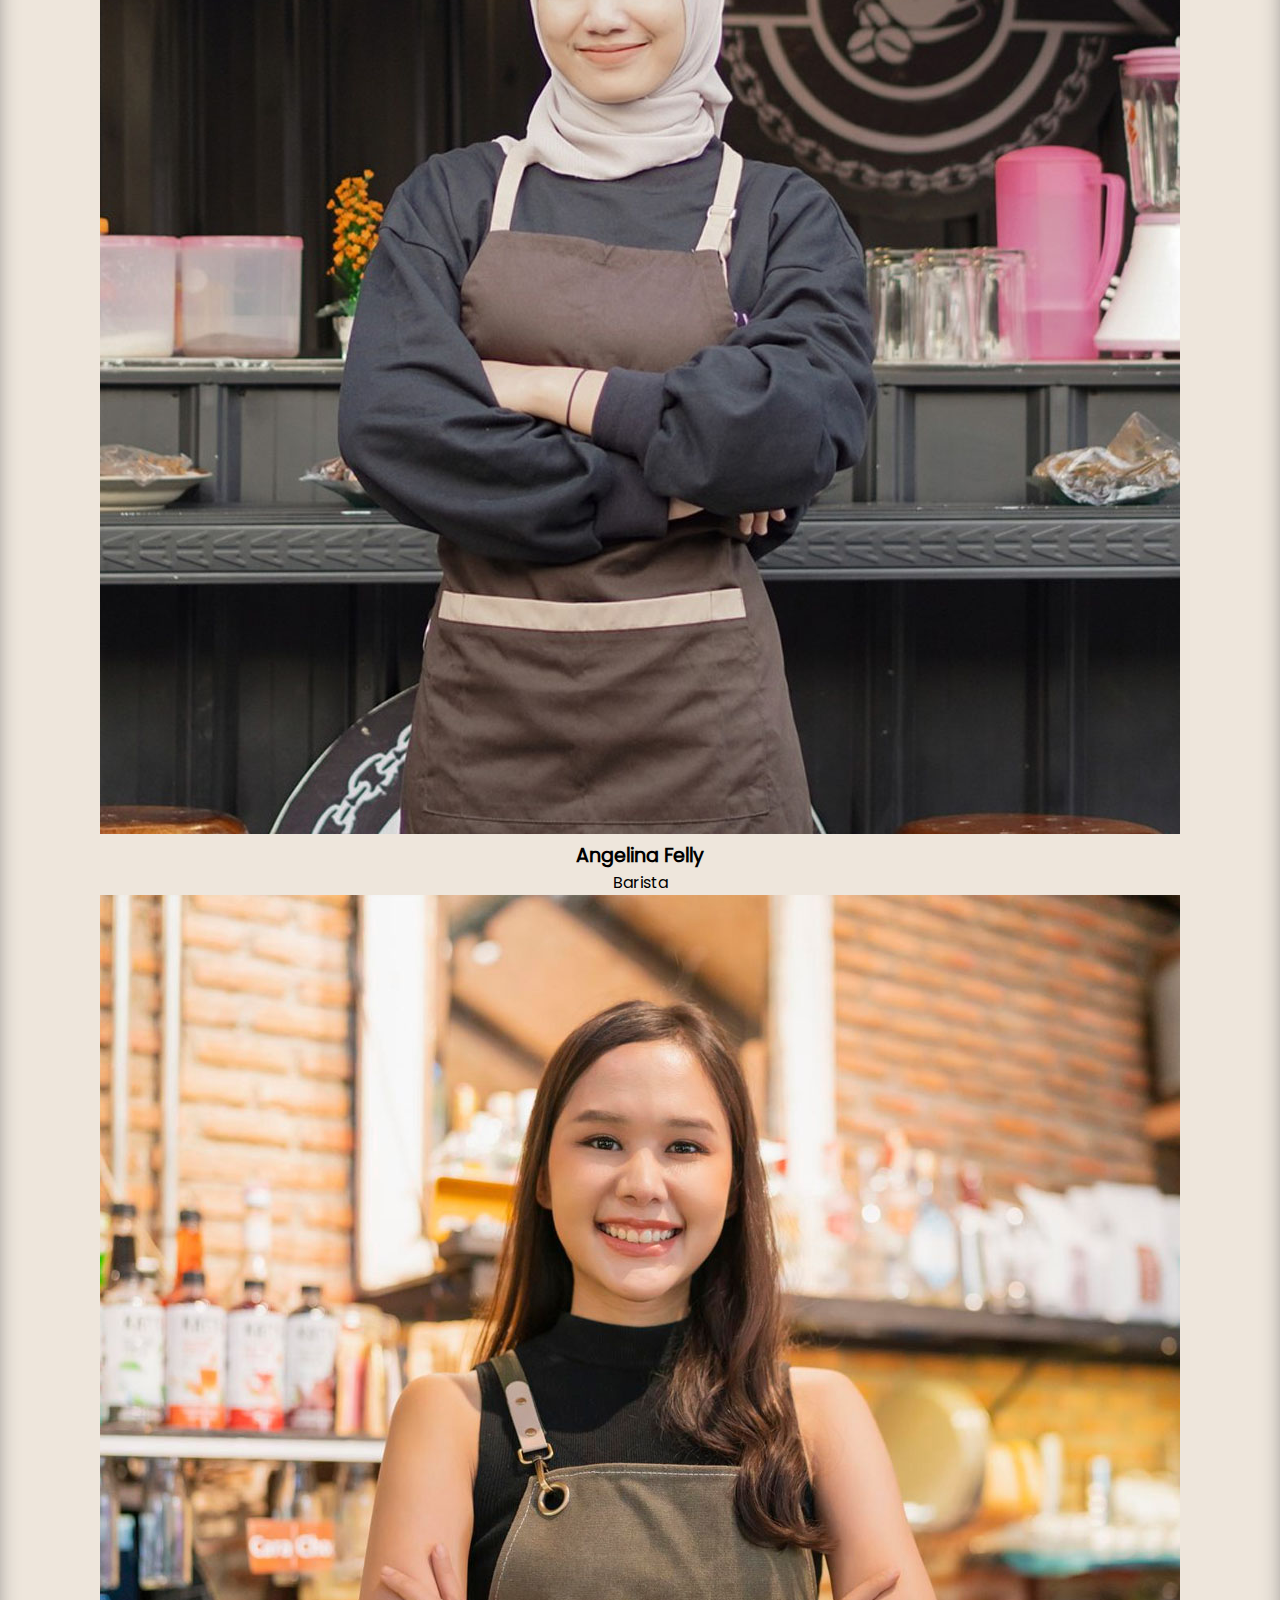
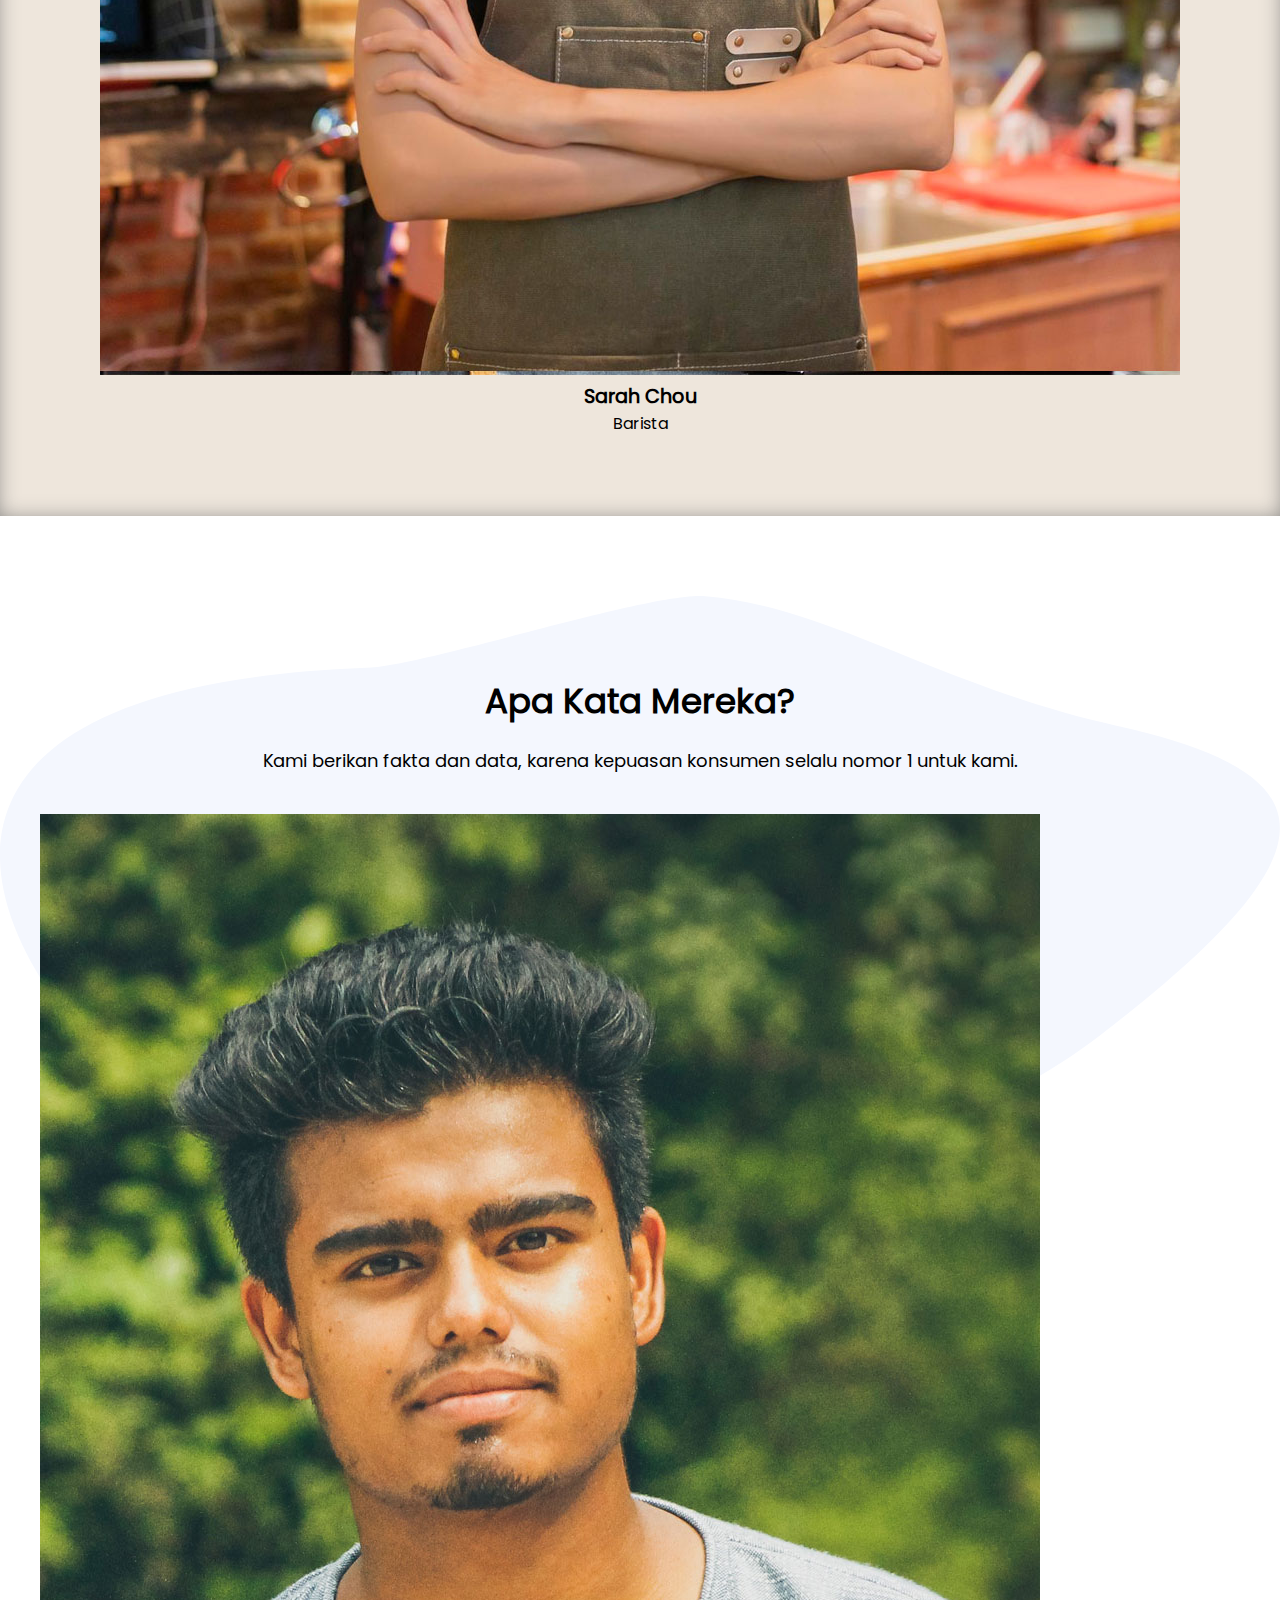
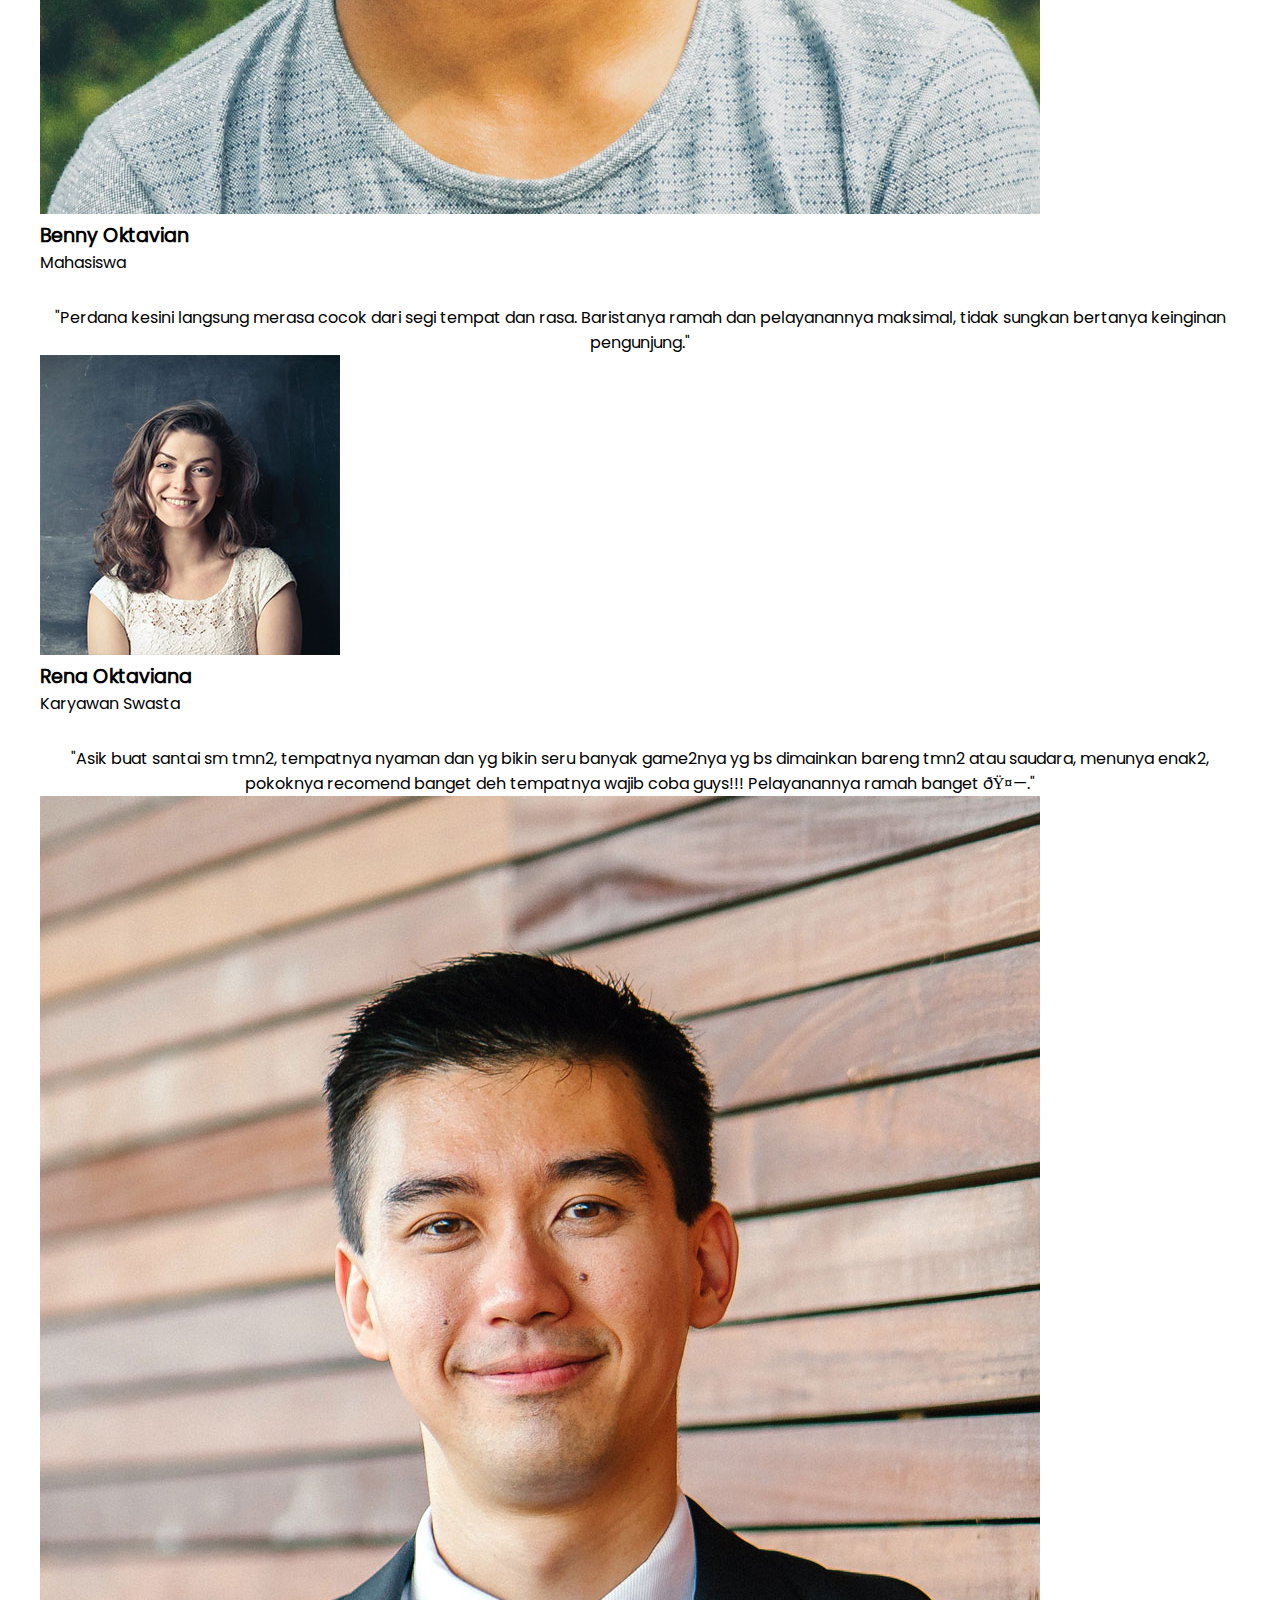
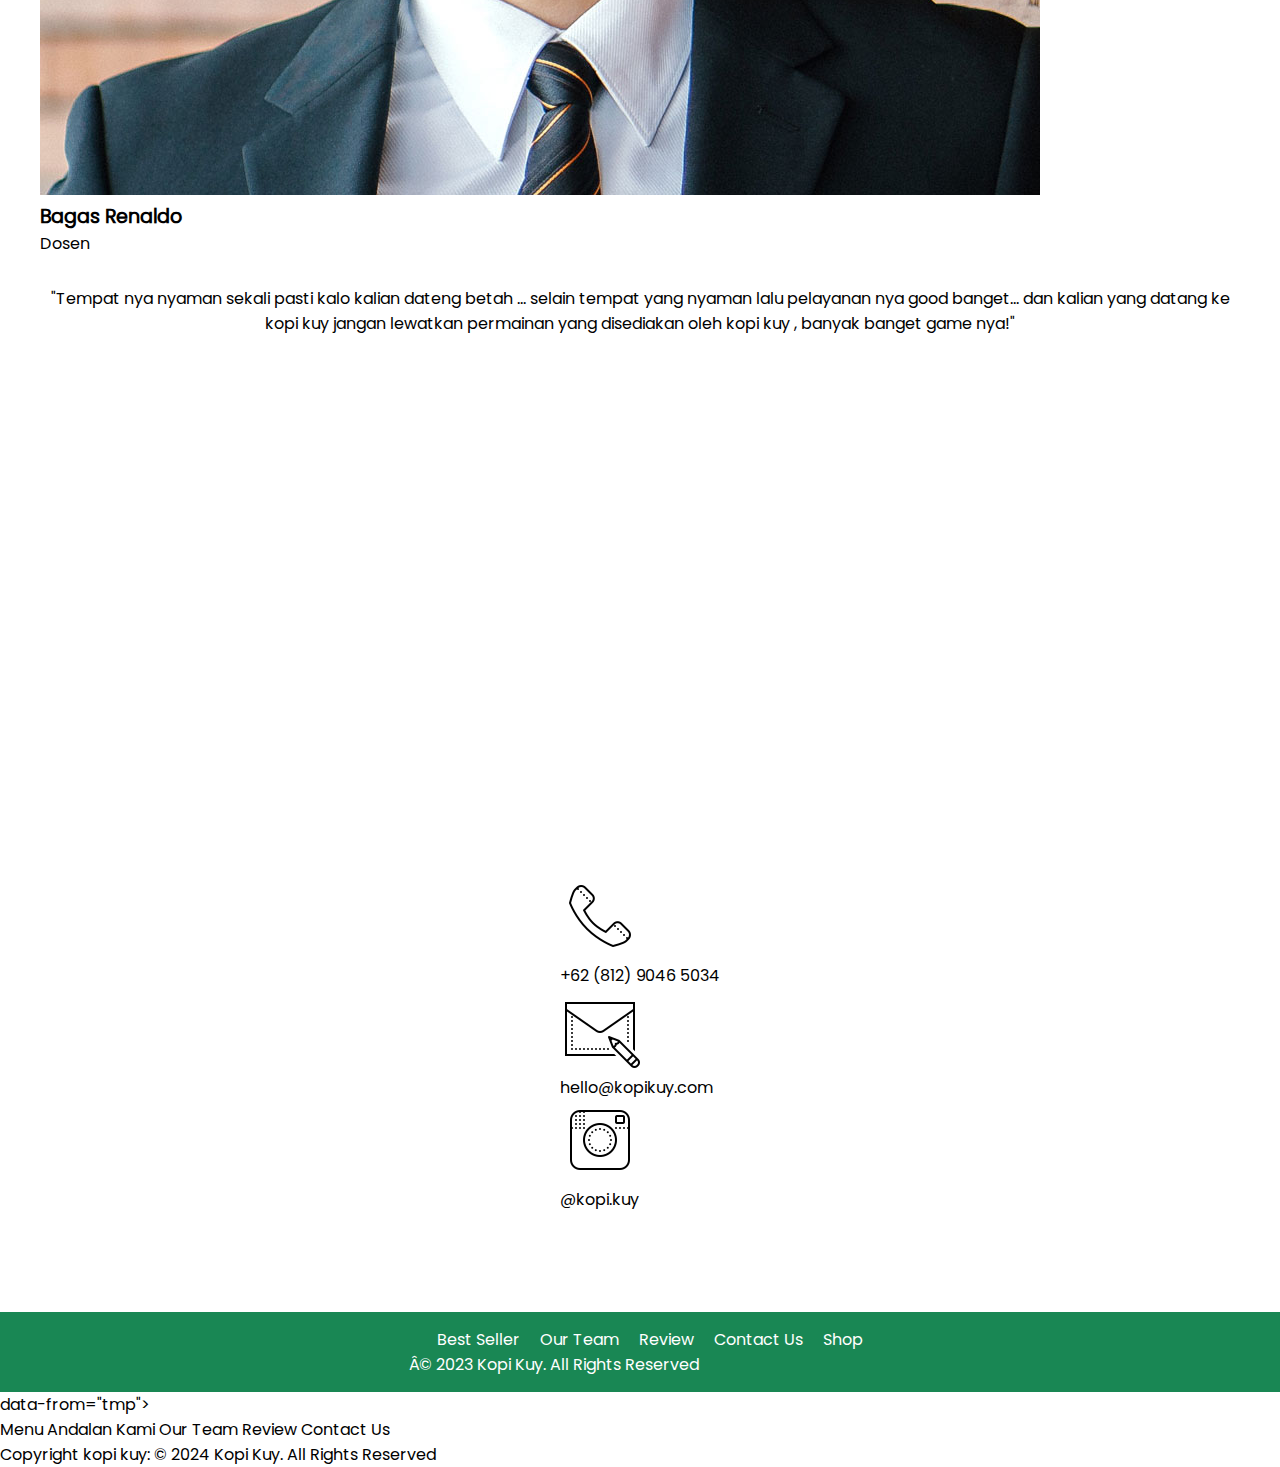
==== commit b796a67d: "Merefisi" ====
--- a/index.html
+++ b/index.html
@@ -195,8 +195,20 @@
             <p class="copyright">Â© 2023 Kopi Kuy. All Rights Reserved</p>
         </div>
     </footer>
-
+    data-from="tmp">
+    <div class="navigasi">
+        <a href="#best-seller">Menu Andalan Kami</a>
+        <a href="#our-team">Our Team</a>
+        <a href="#review">Review</a>
+        <a href="#contact-us">Contact Us</a>
     </div>
+    <p>
+        Copyright kopi kuy: © 2024 Kopi Kuy. All Rights Reserved
+    </p>
+    </footer>
+
+
+    </div>
 
 </body>
 
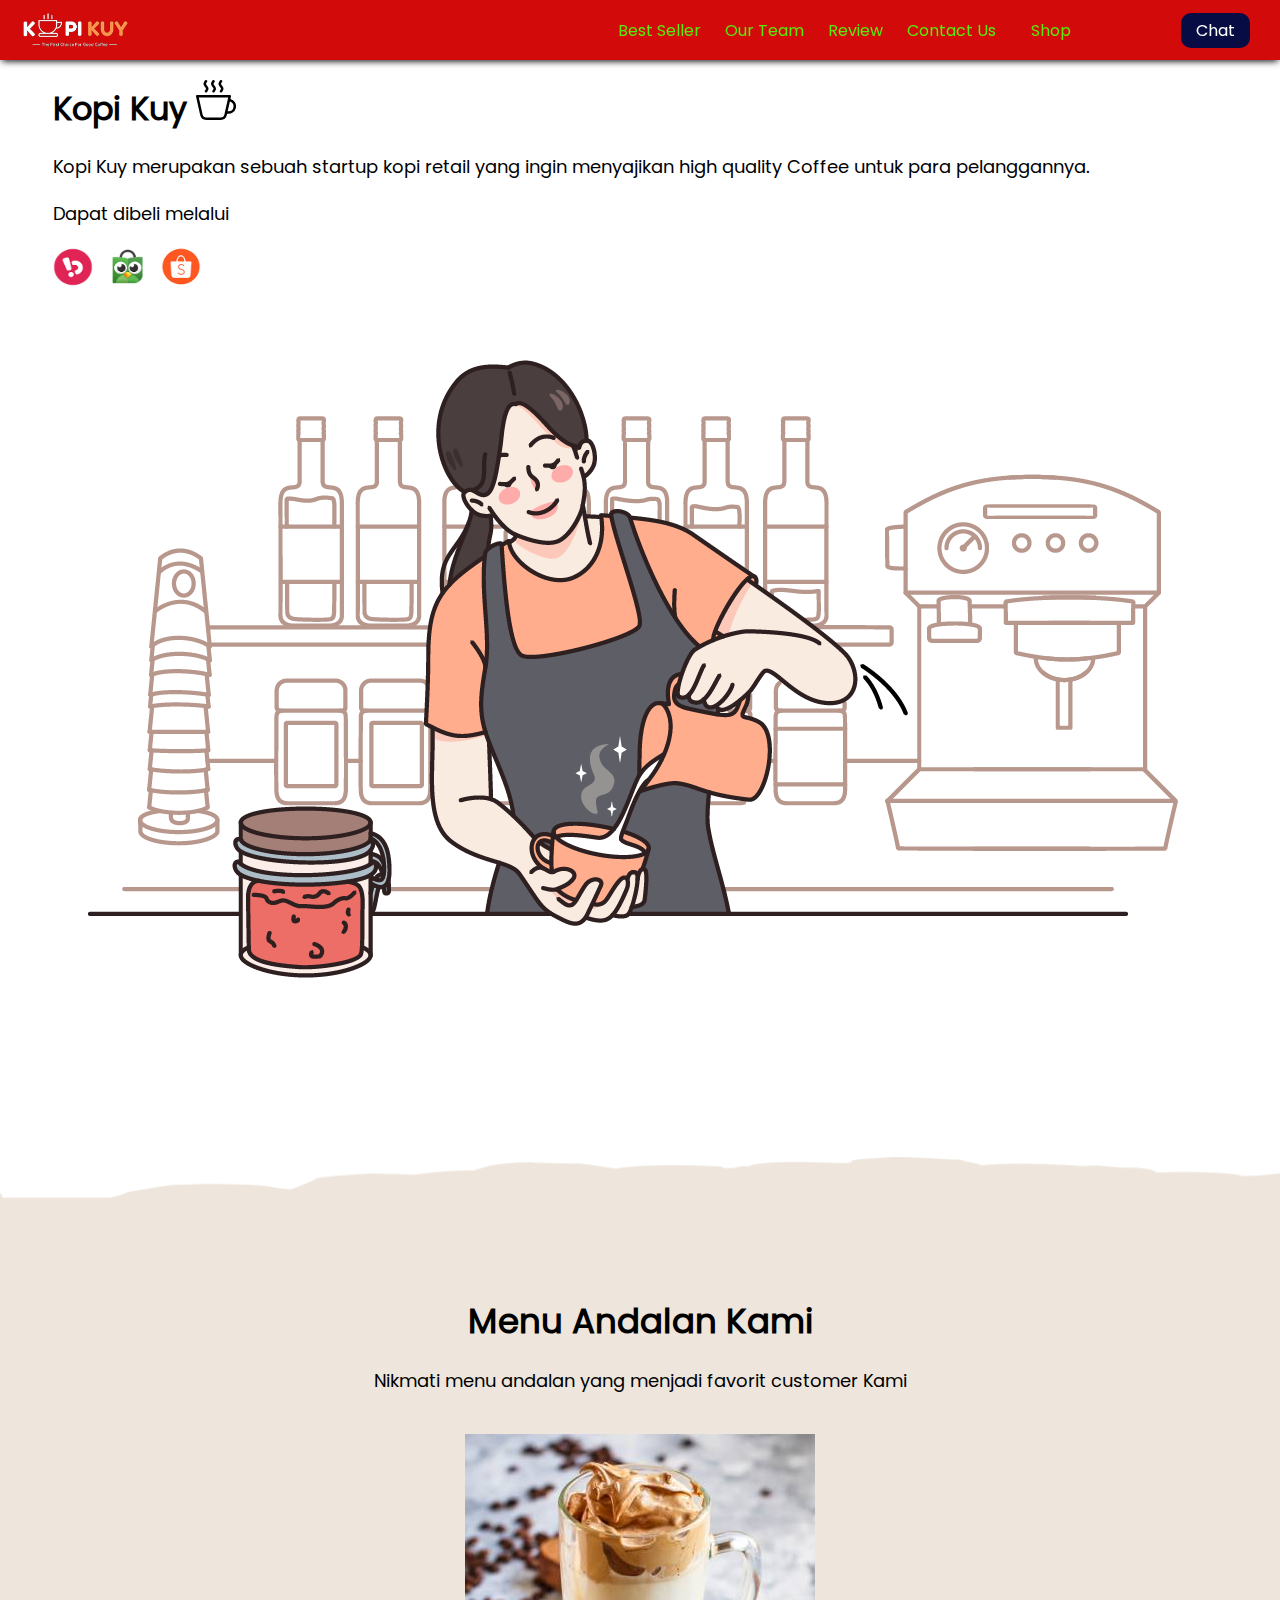
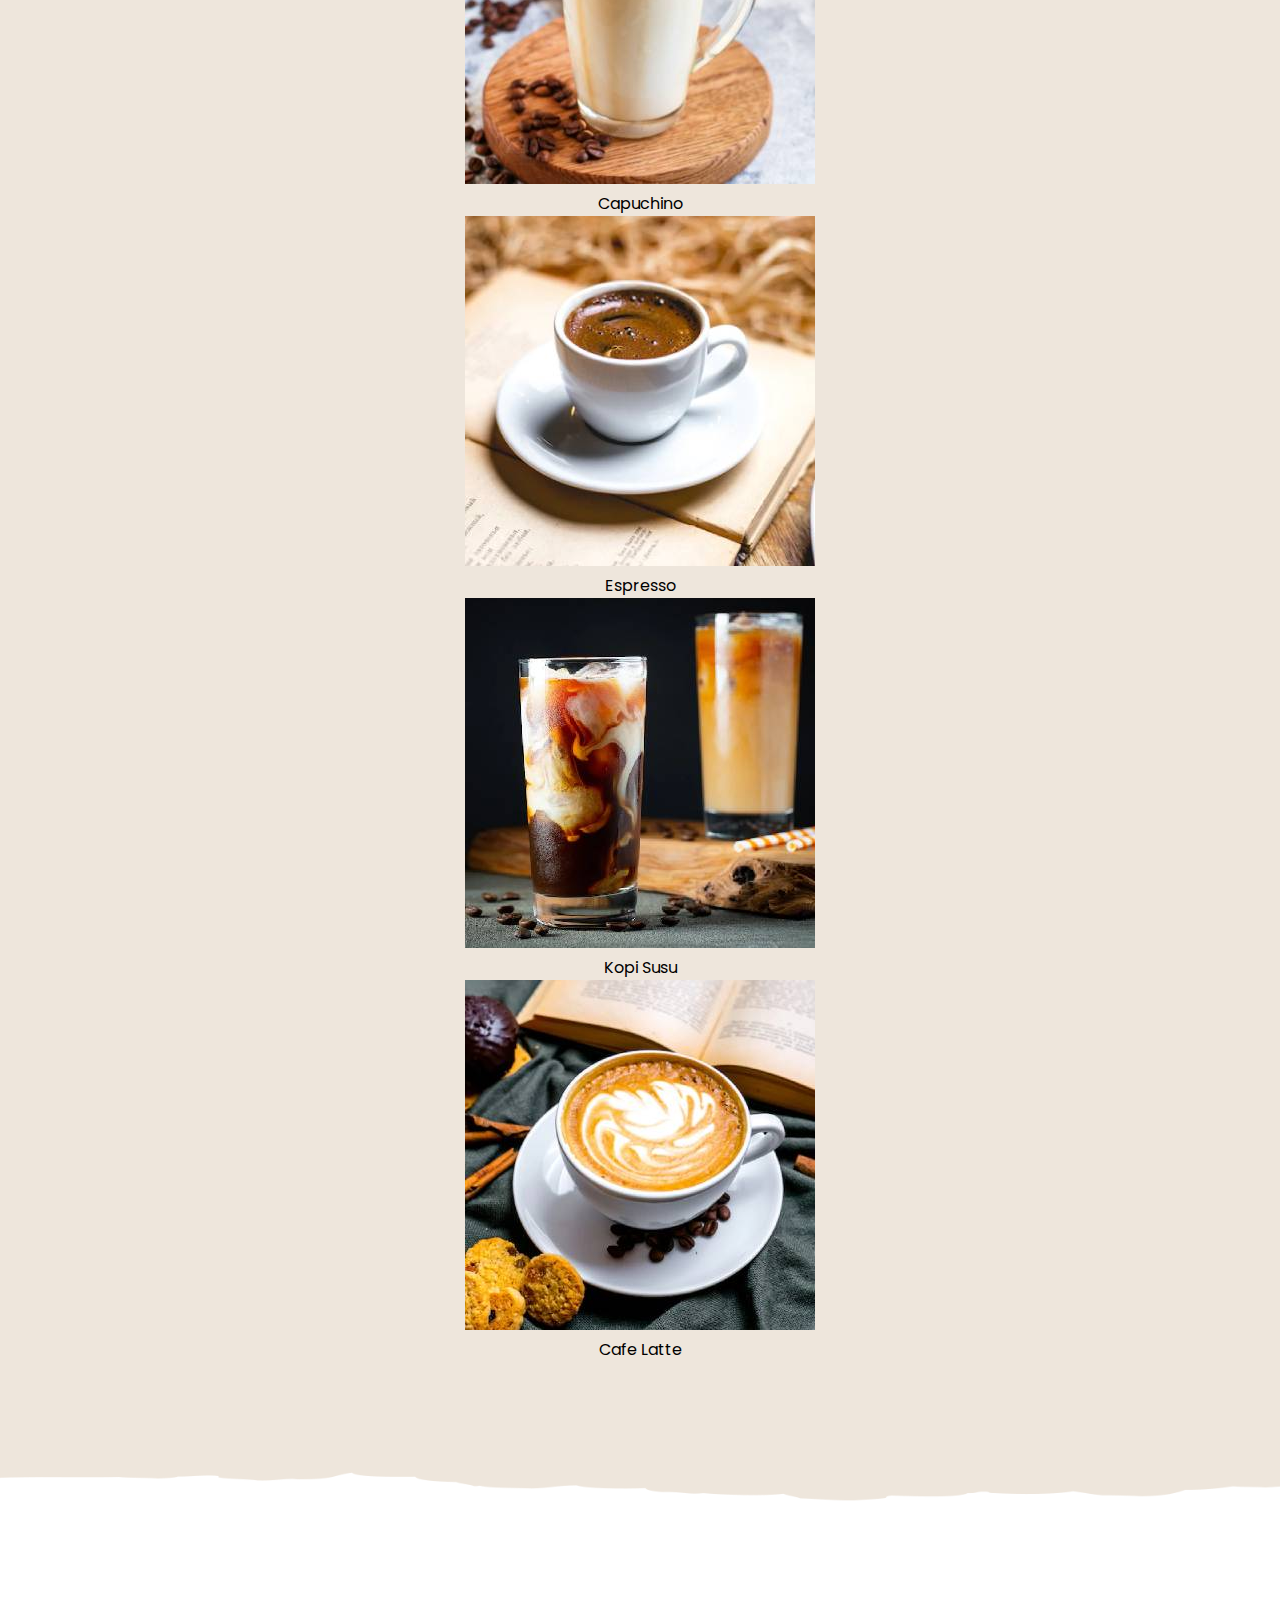
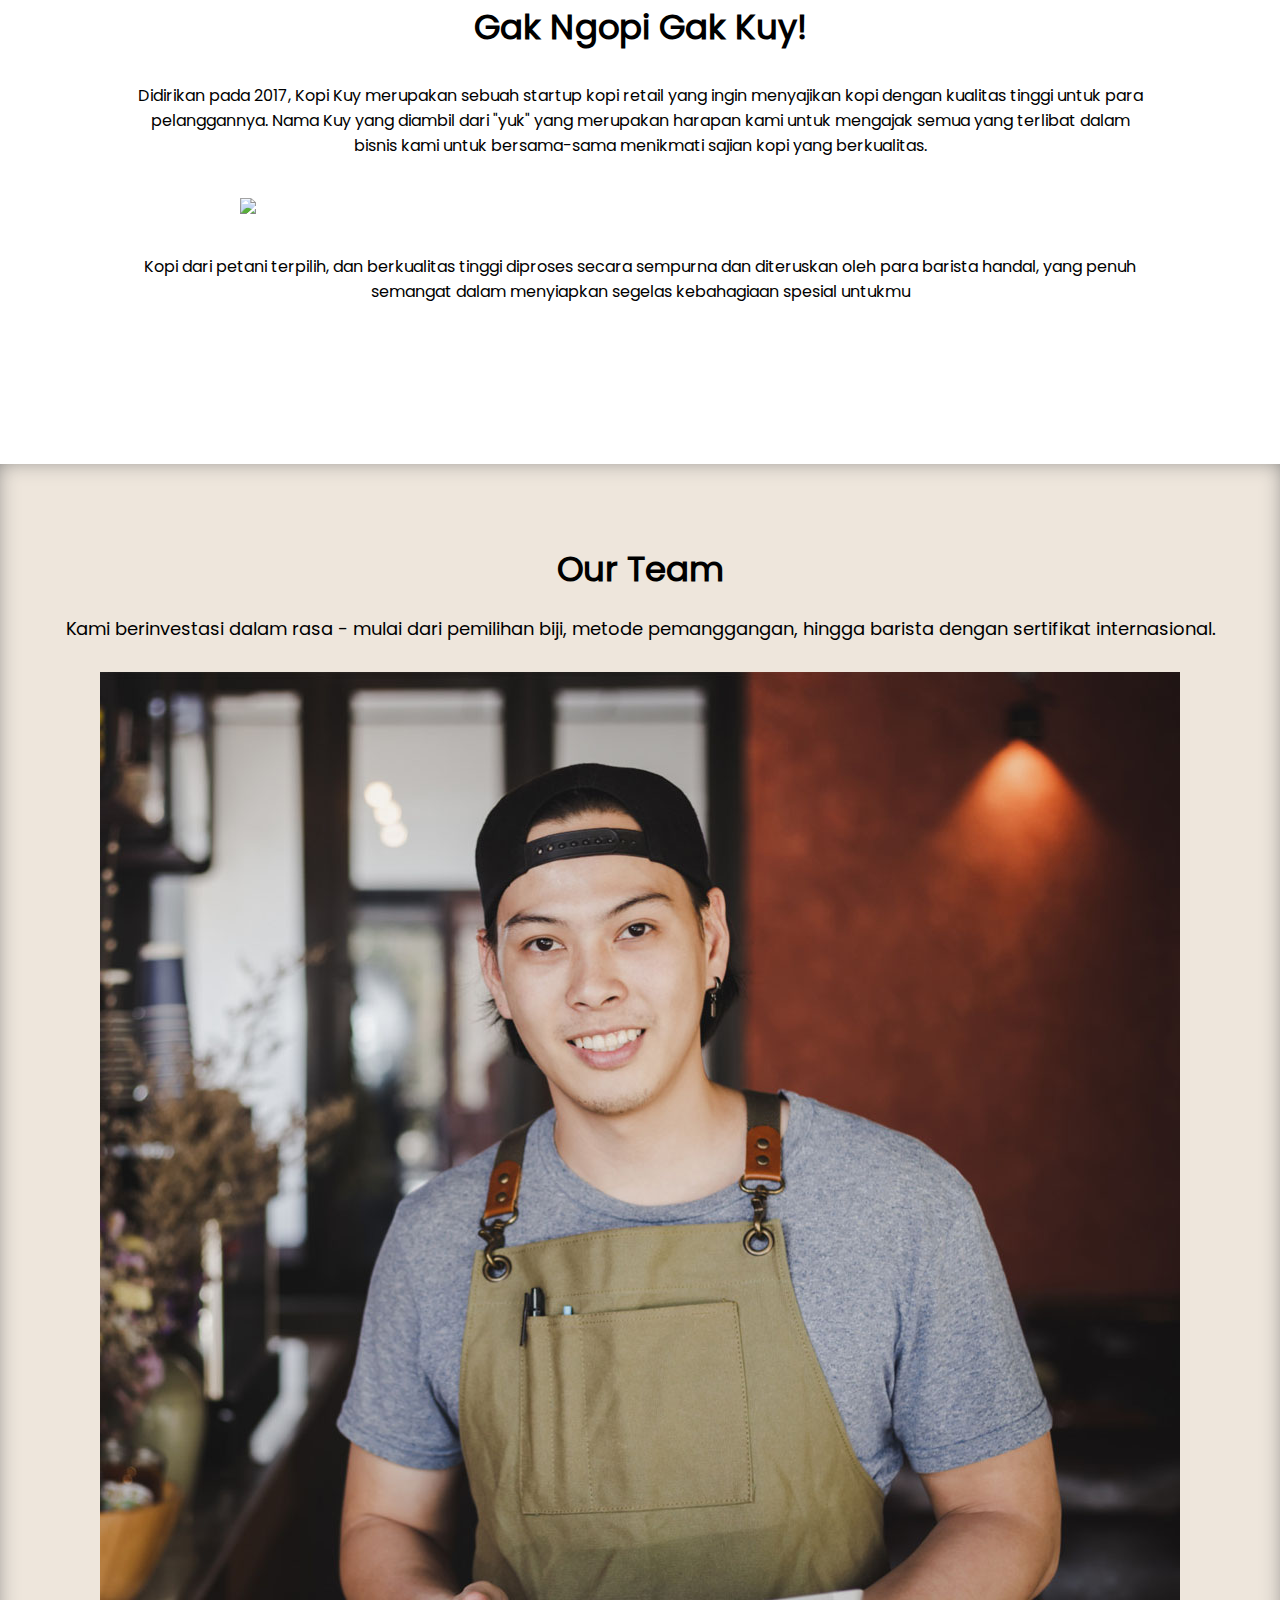
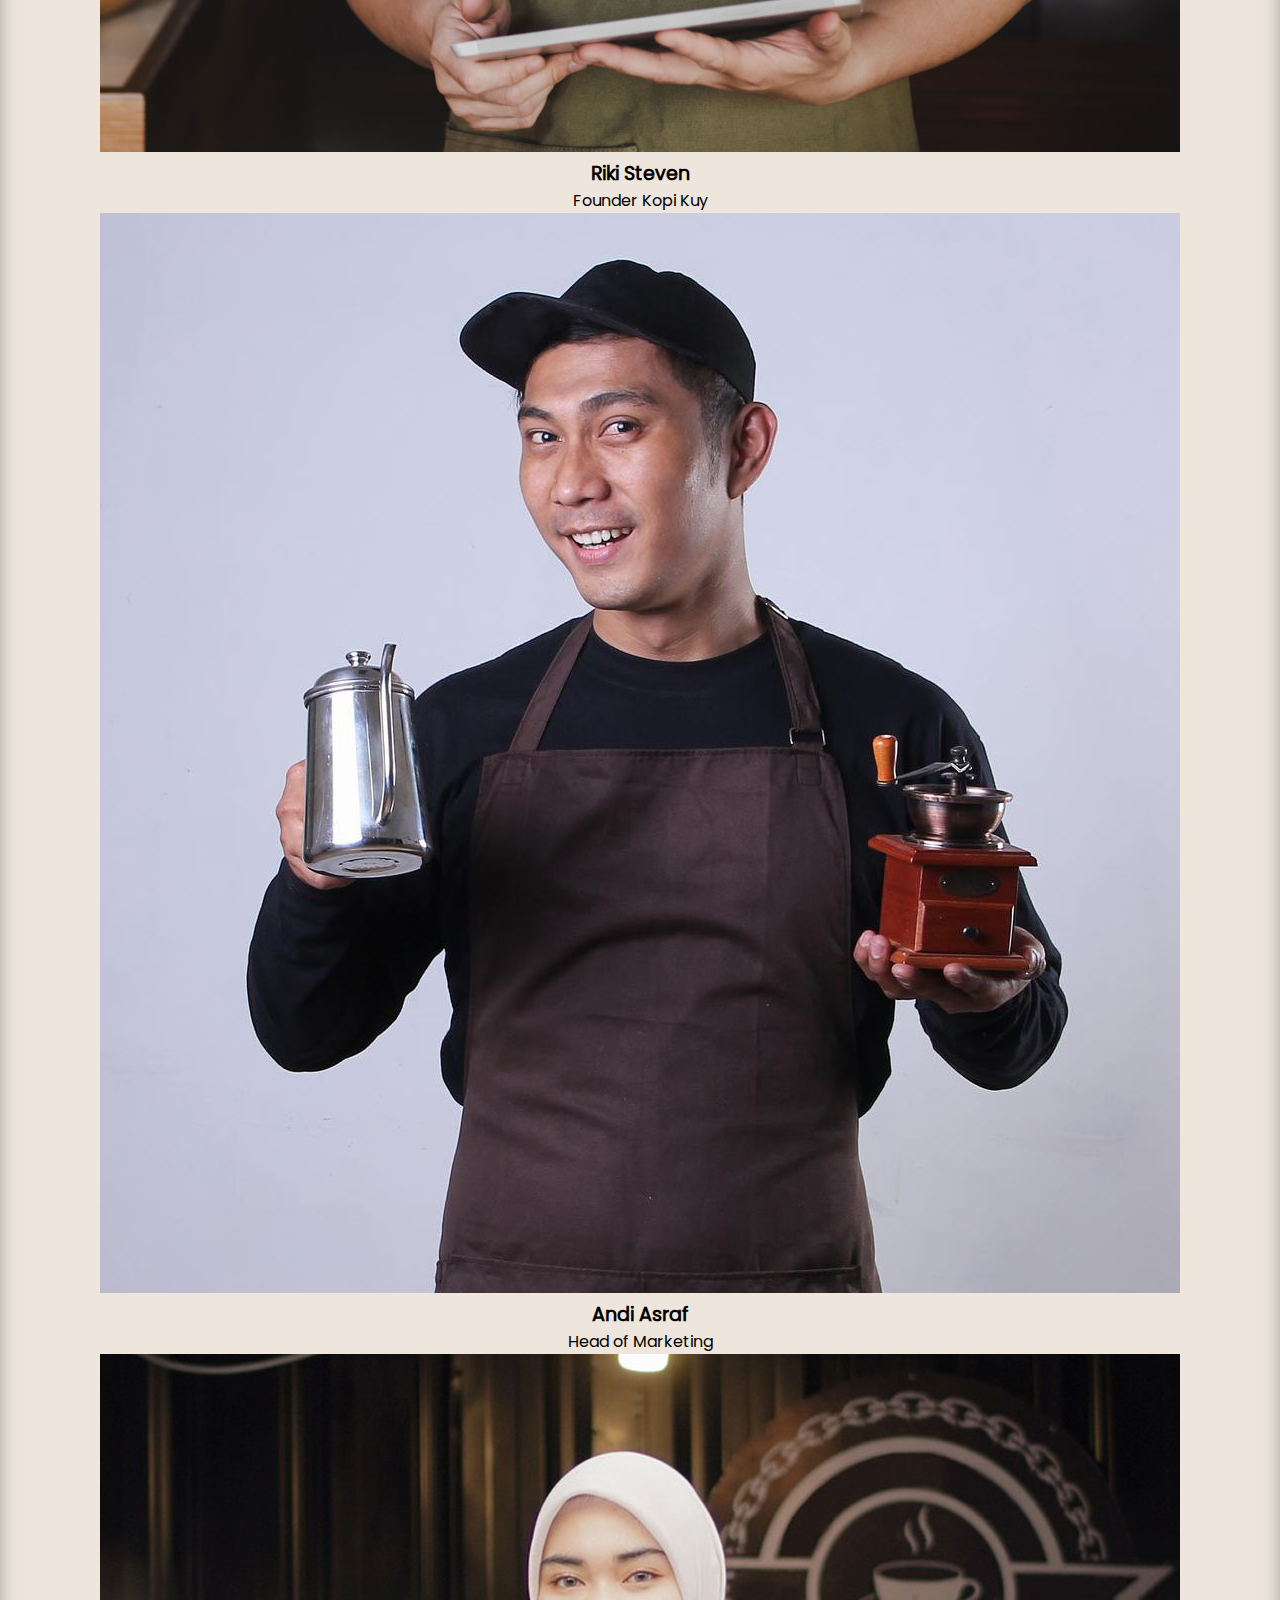
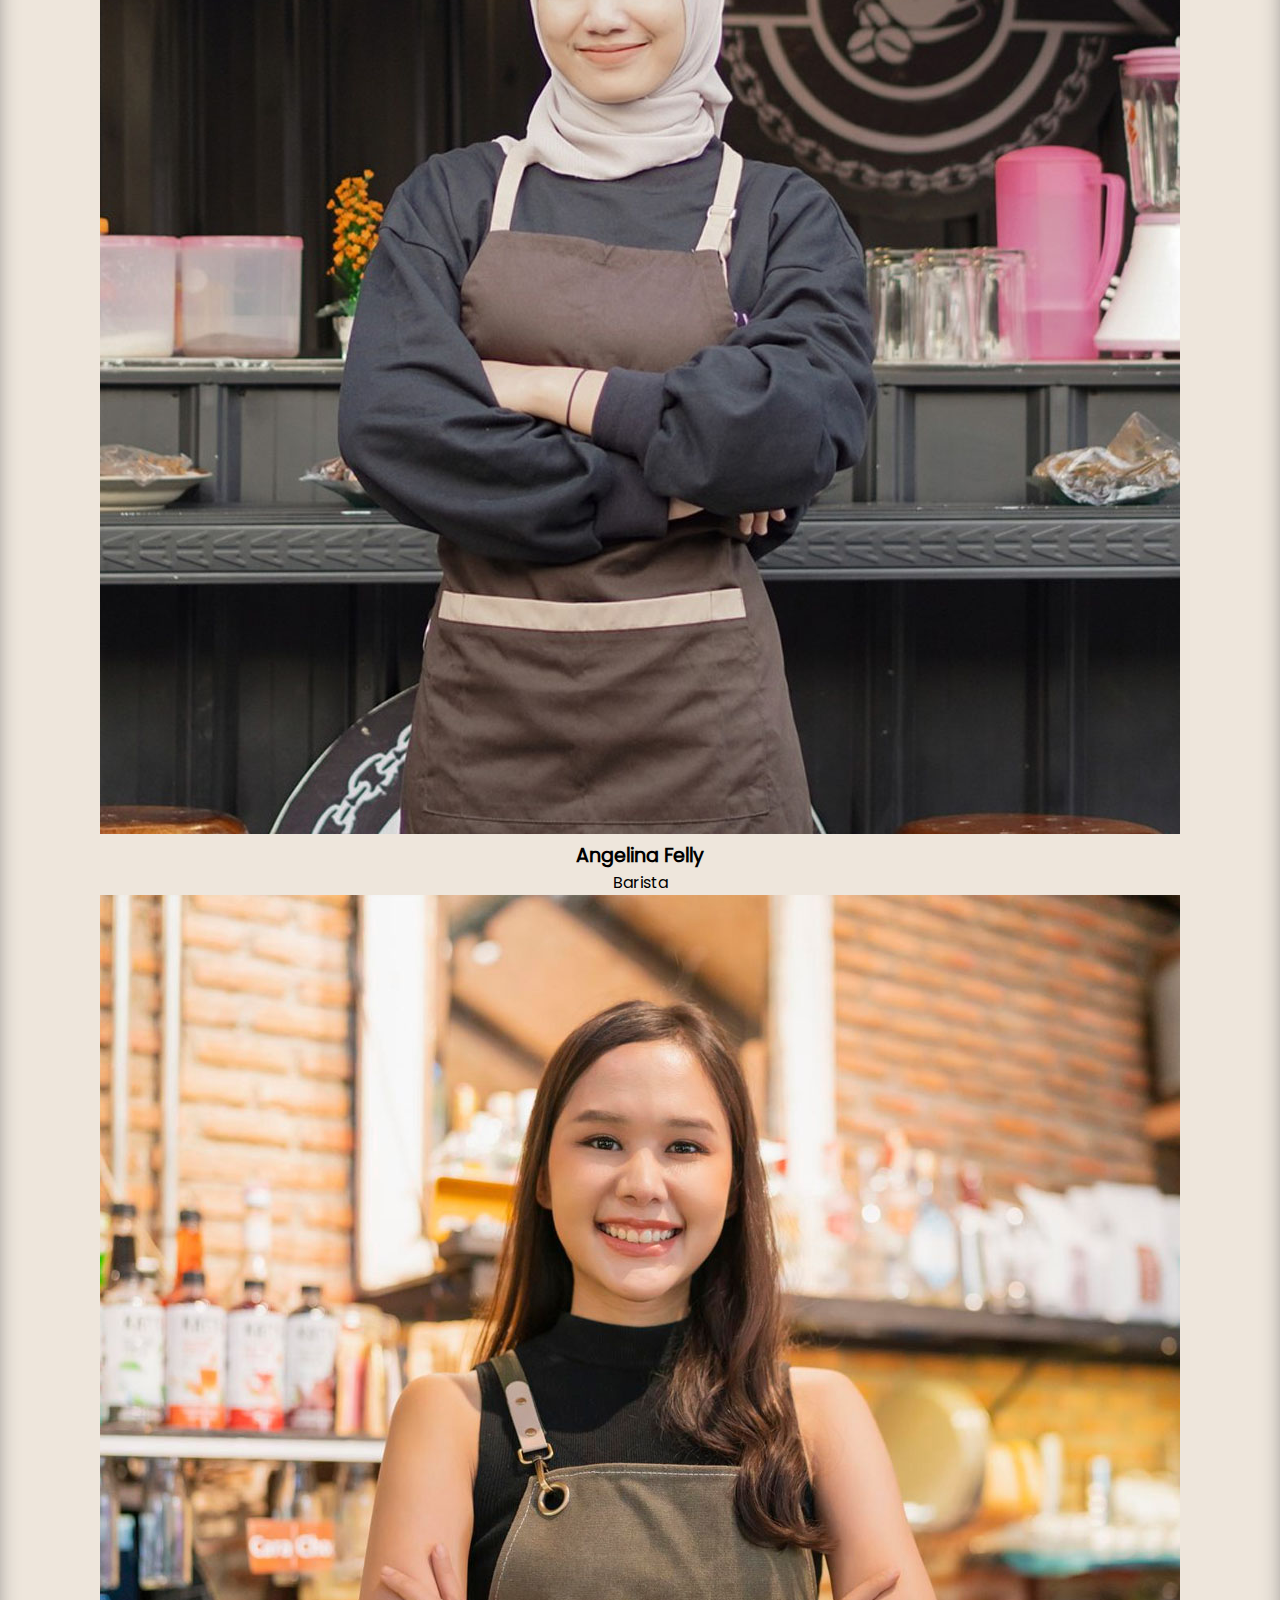
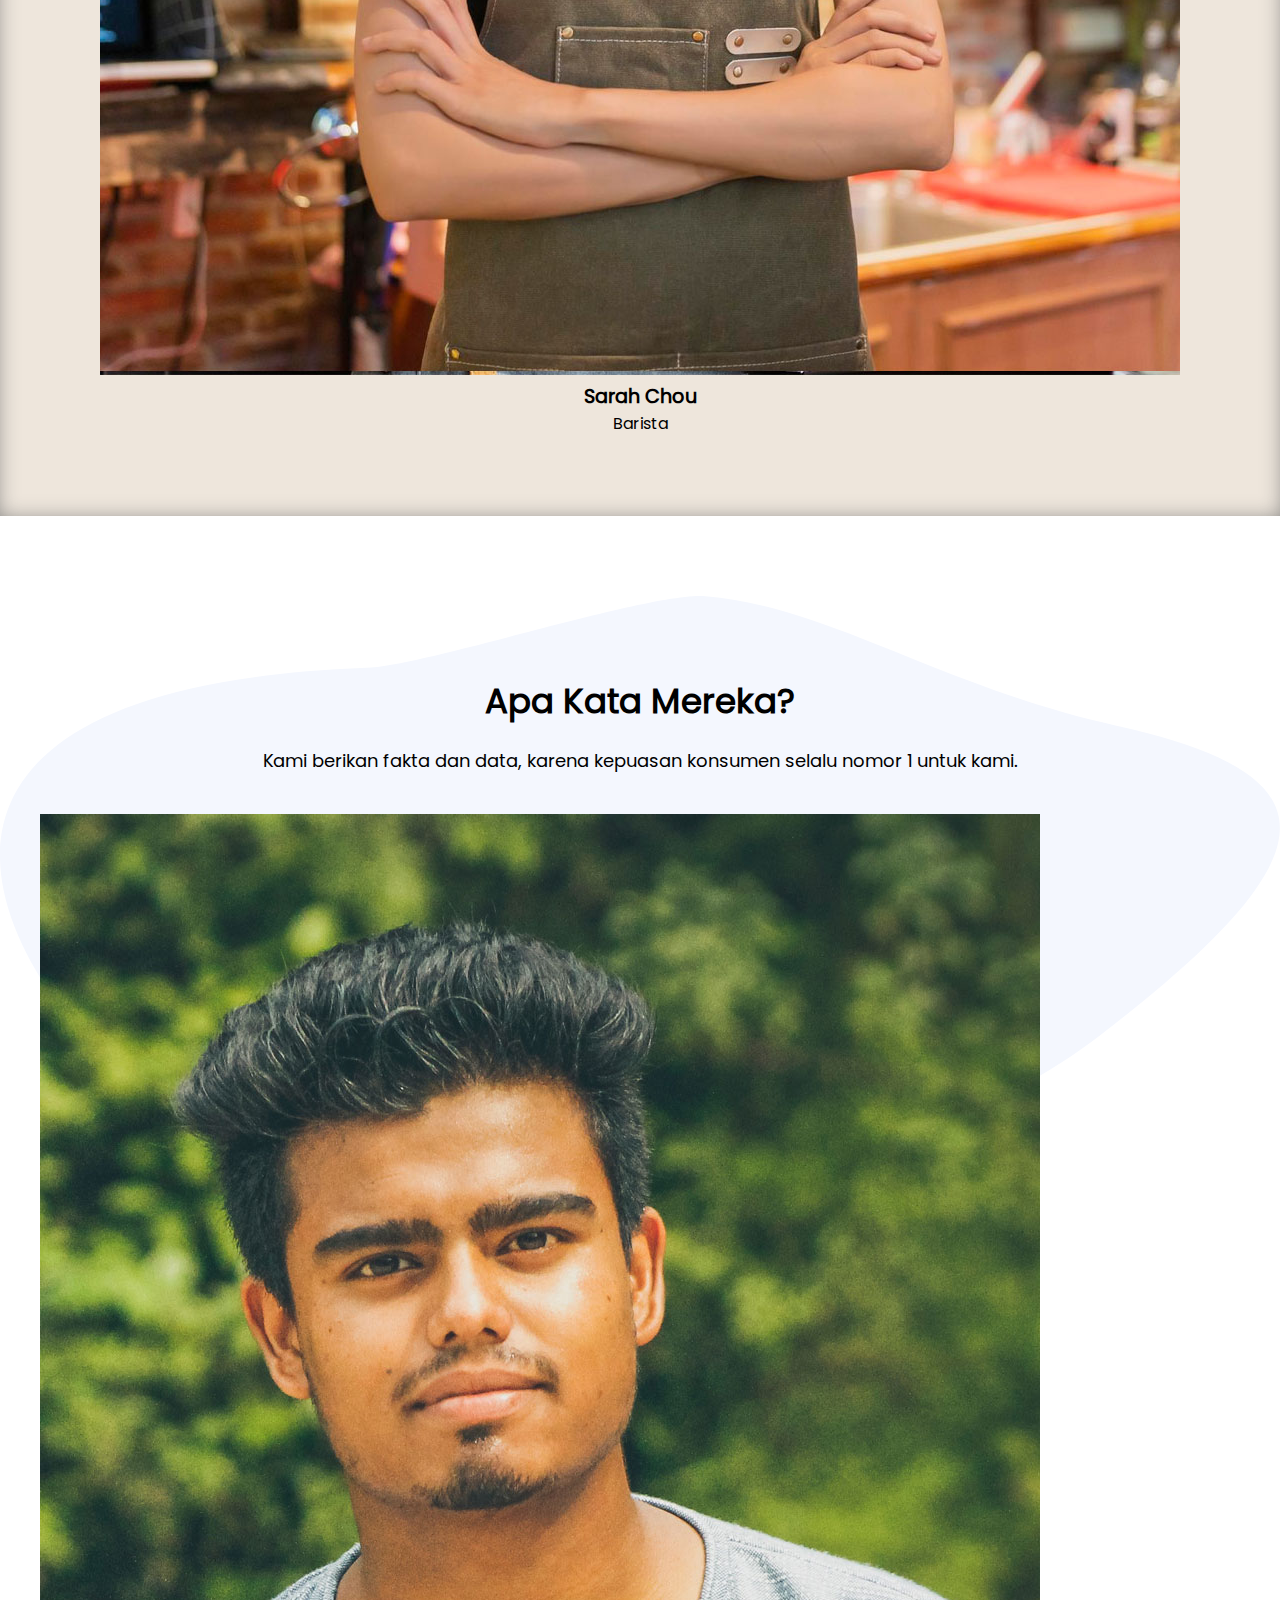
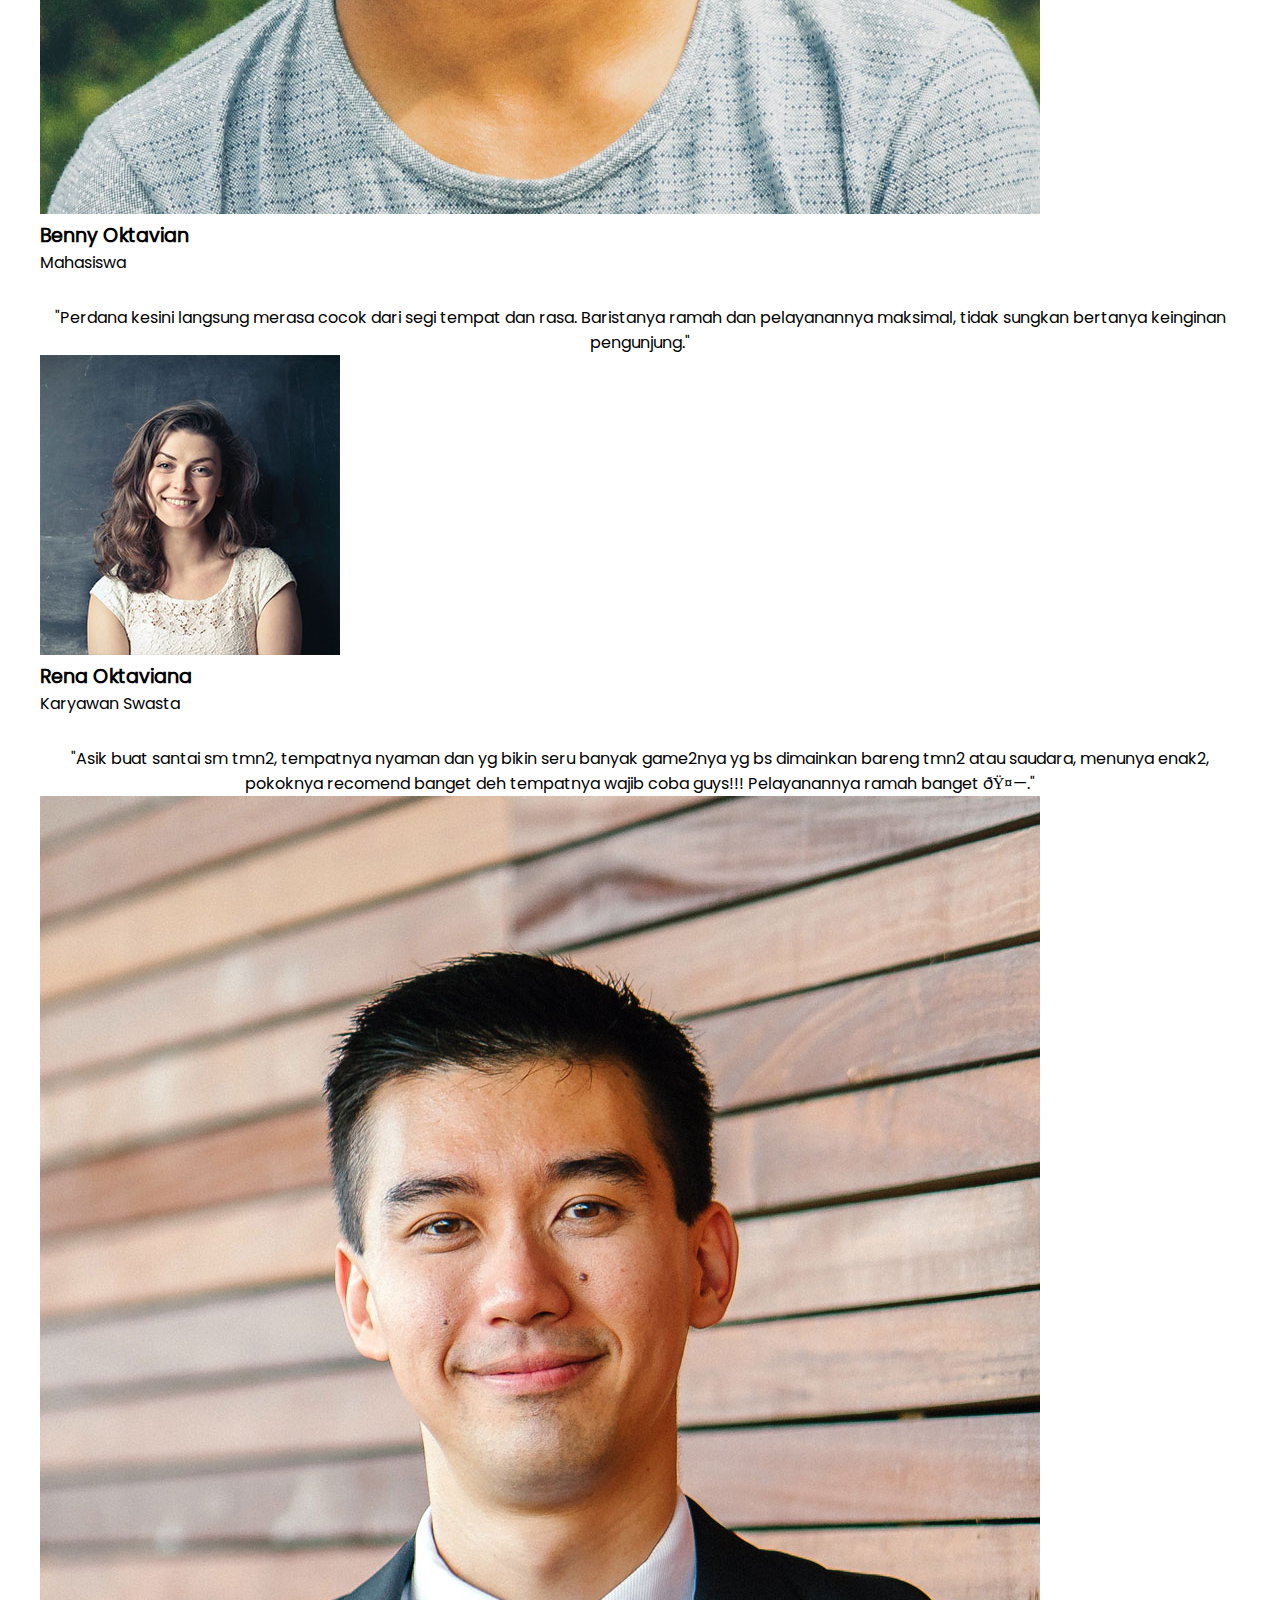
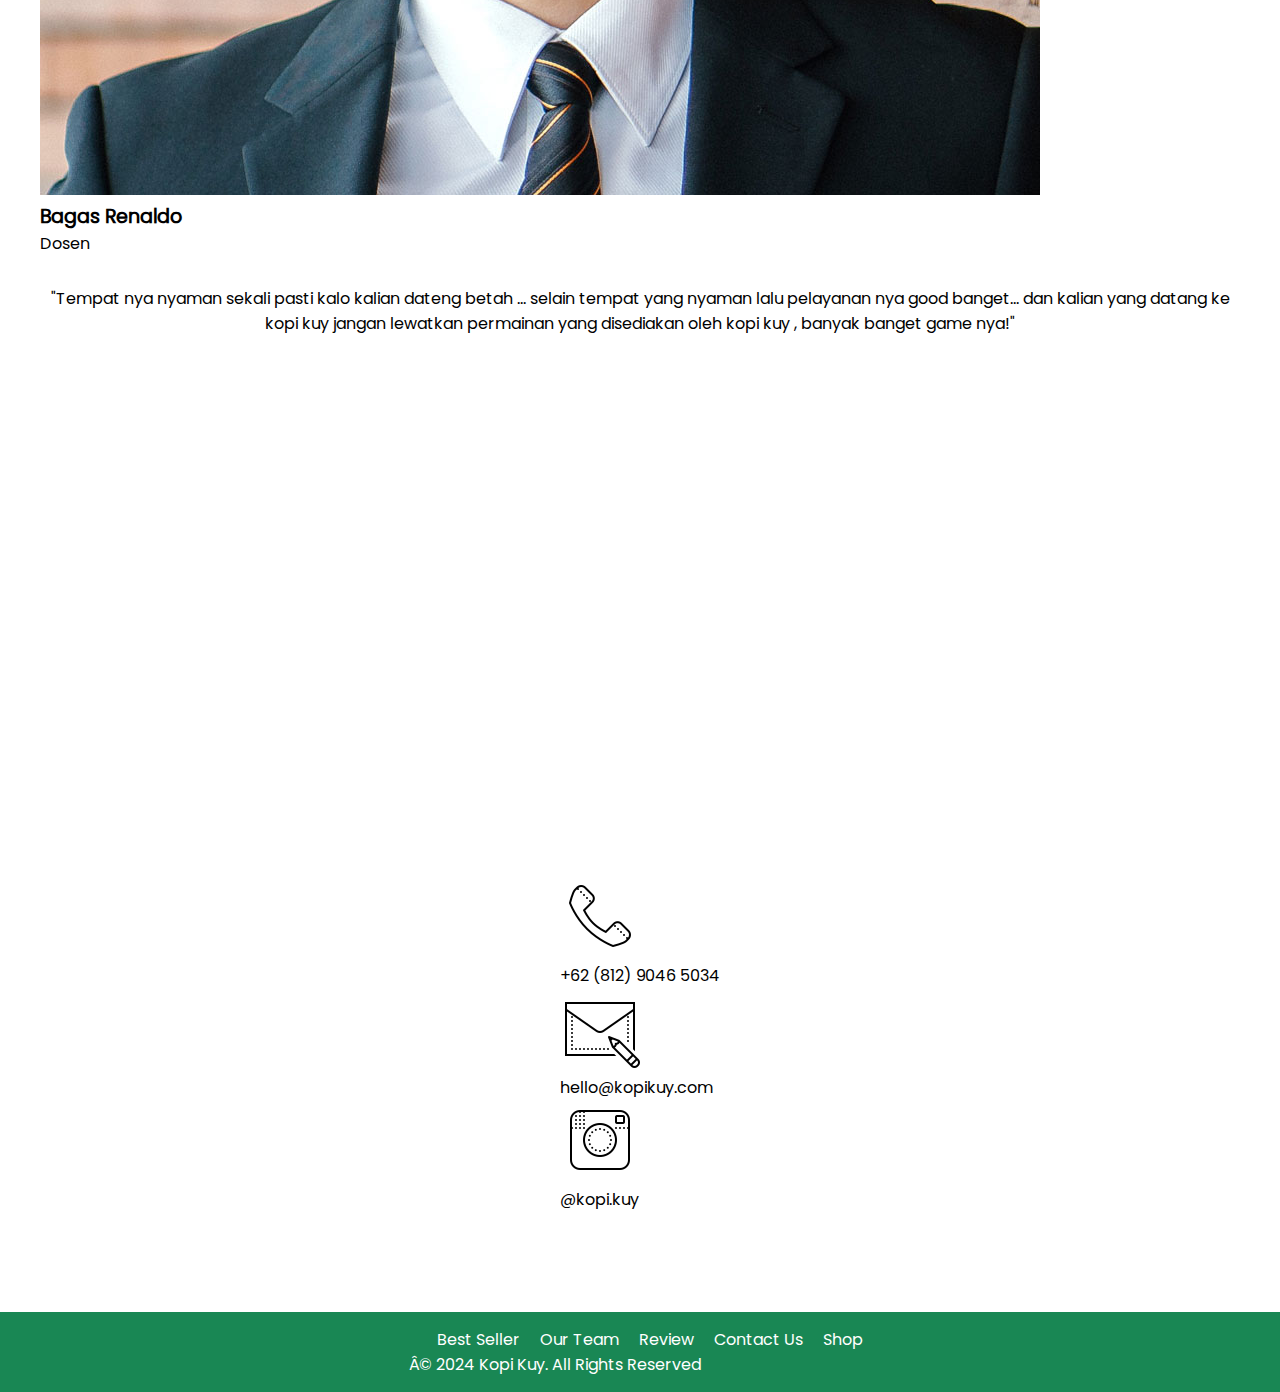
==== commit 2104dc6a: "Revisi Penambahan Footer" ====
--- a/index.html
+++ b/index.html
@@ -192,24 +192,9 @@
                 <a href="#contact-us">Contact Us</a>
                 <a href="produk.html">Shop</a>
             </div>
-            <p class="copyright">Â© 2023 Kopi Kuy. All Rights Reserved</p>
+            <p class="copyright">Â© 2024 Kopi Kuy. All Rights Reserved</p>
         </div>
     </footer>
-    data-from="tmp">
-    <div class="navigasi">
-        <a href="#best-seller">Menu Andalan Kami</a>
-        <a href="#our-team">Our Team</a>
-        <a href="#review">Review</a>
-        <a href="#contact-us">Contact Us</a>
-    </div>
-    <p>
-        Copyright kopi kuy: © 2024 Kopi Kuy. All Rights Reserved
-    </p>
-    </footer>
-
-
-    </div>
-
 </body>
 
 </html>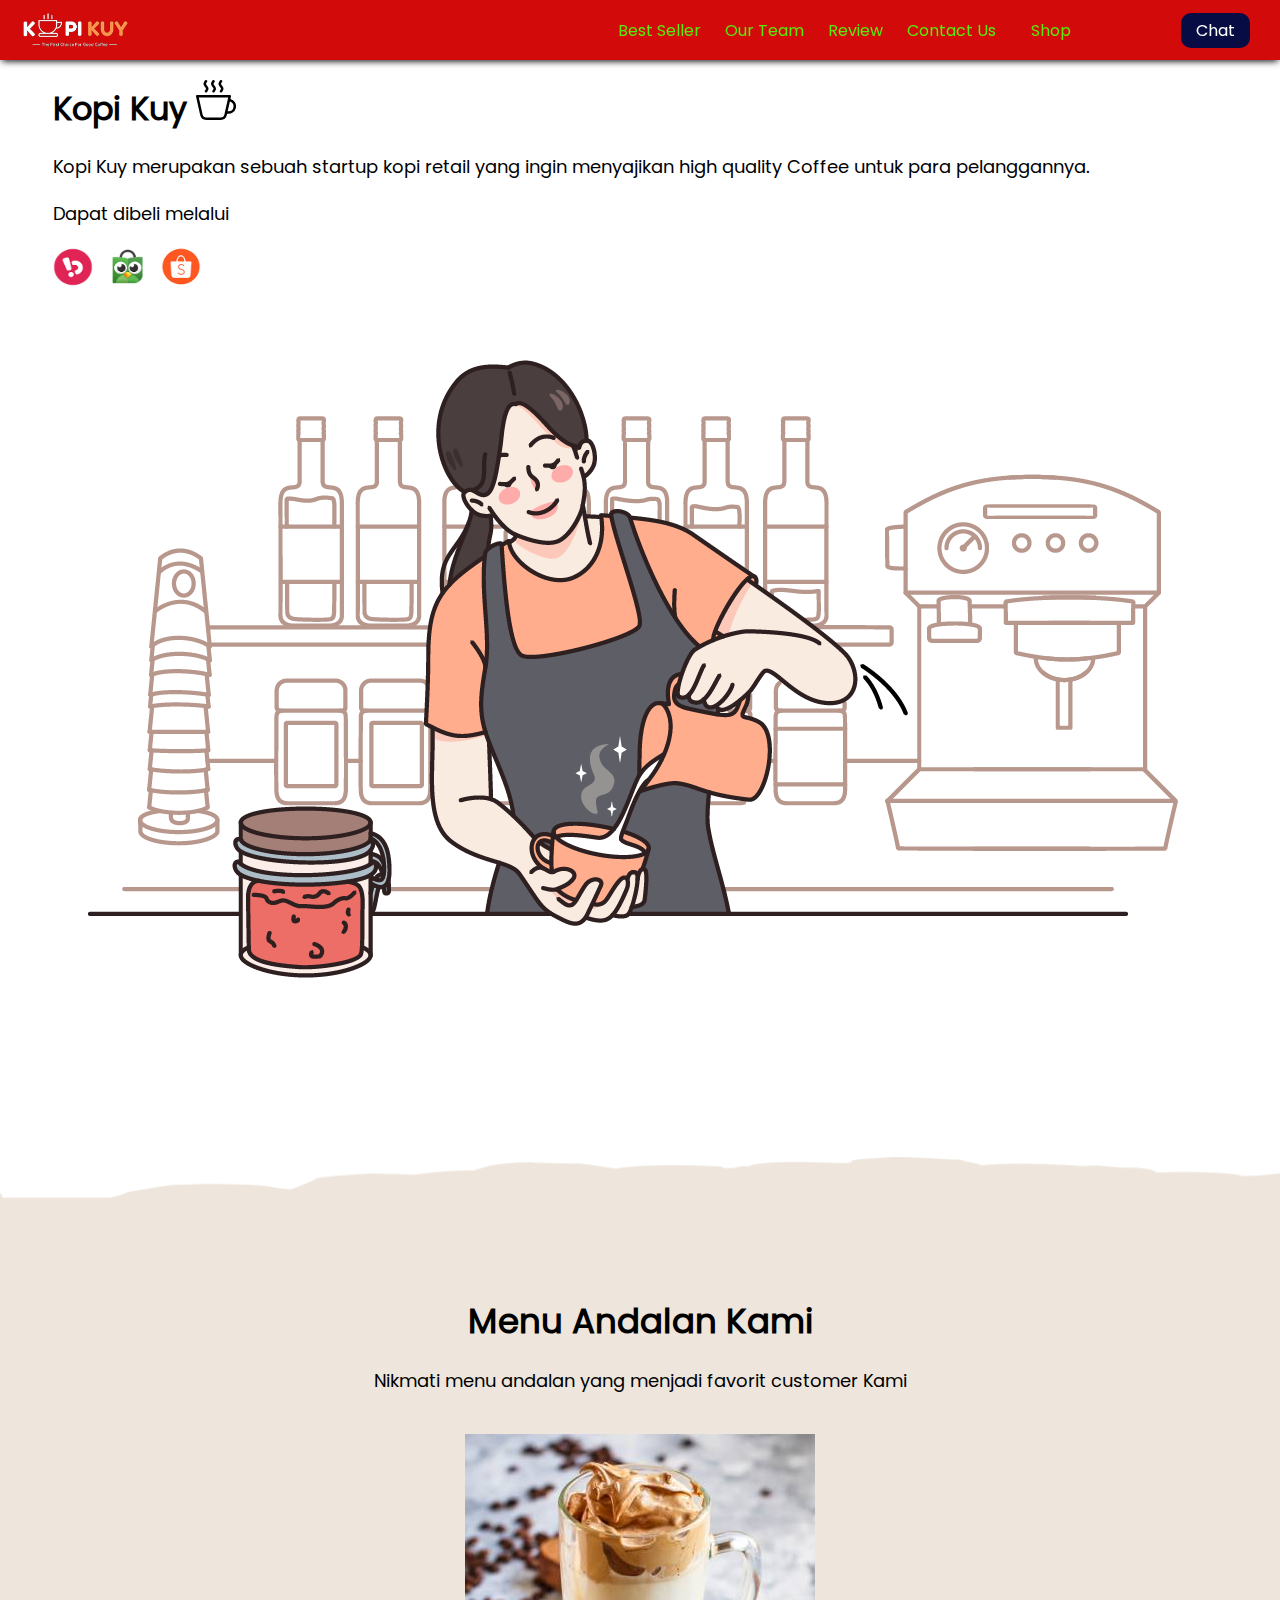
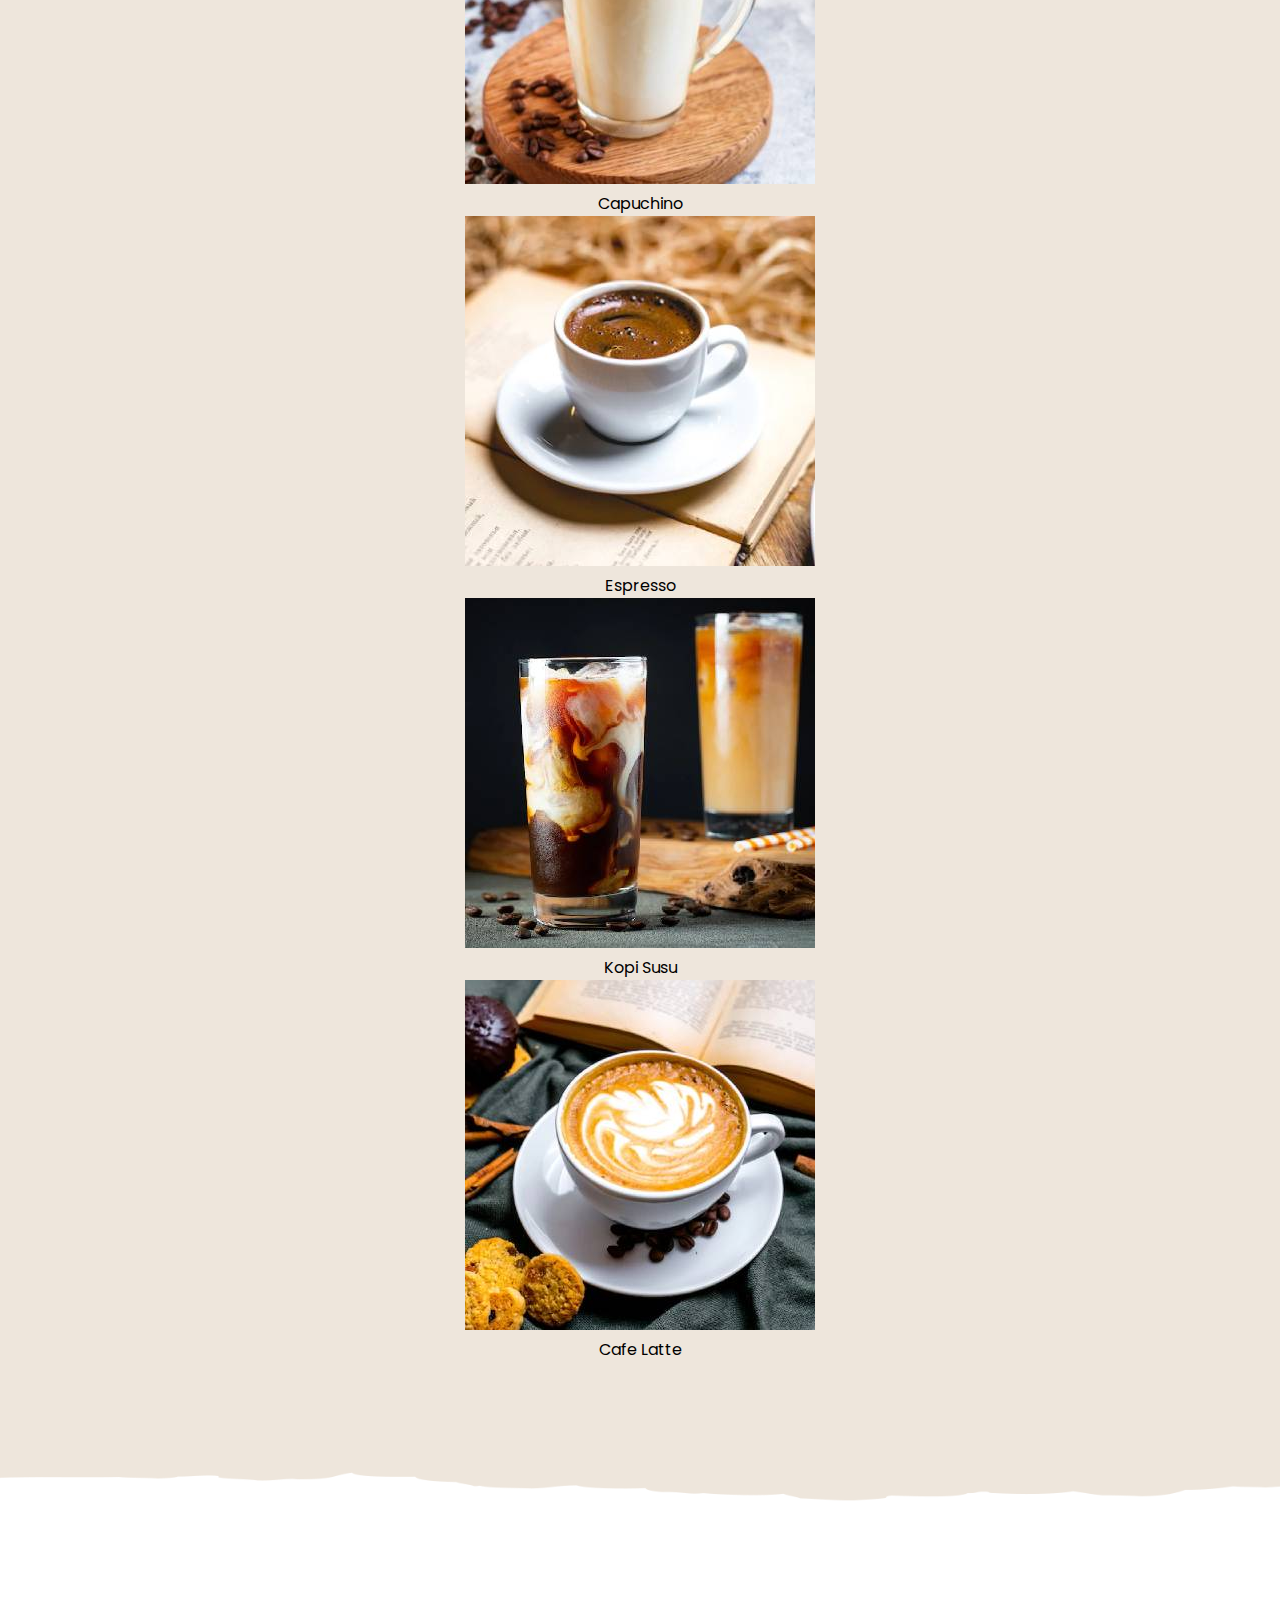
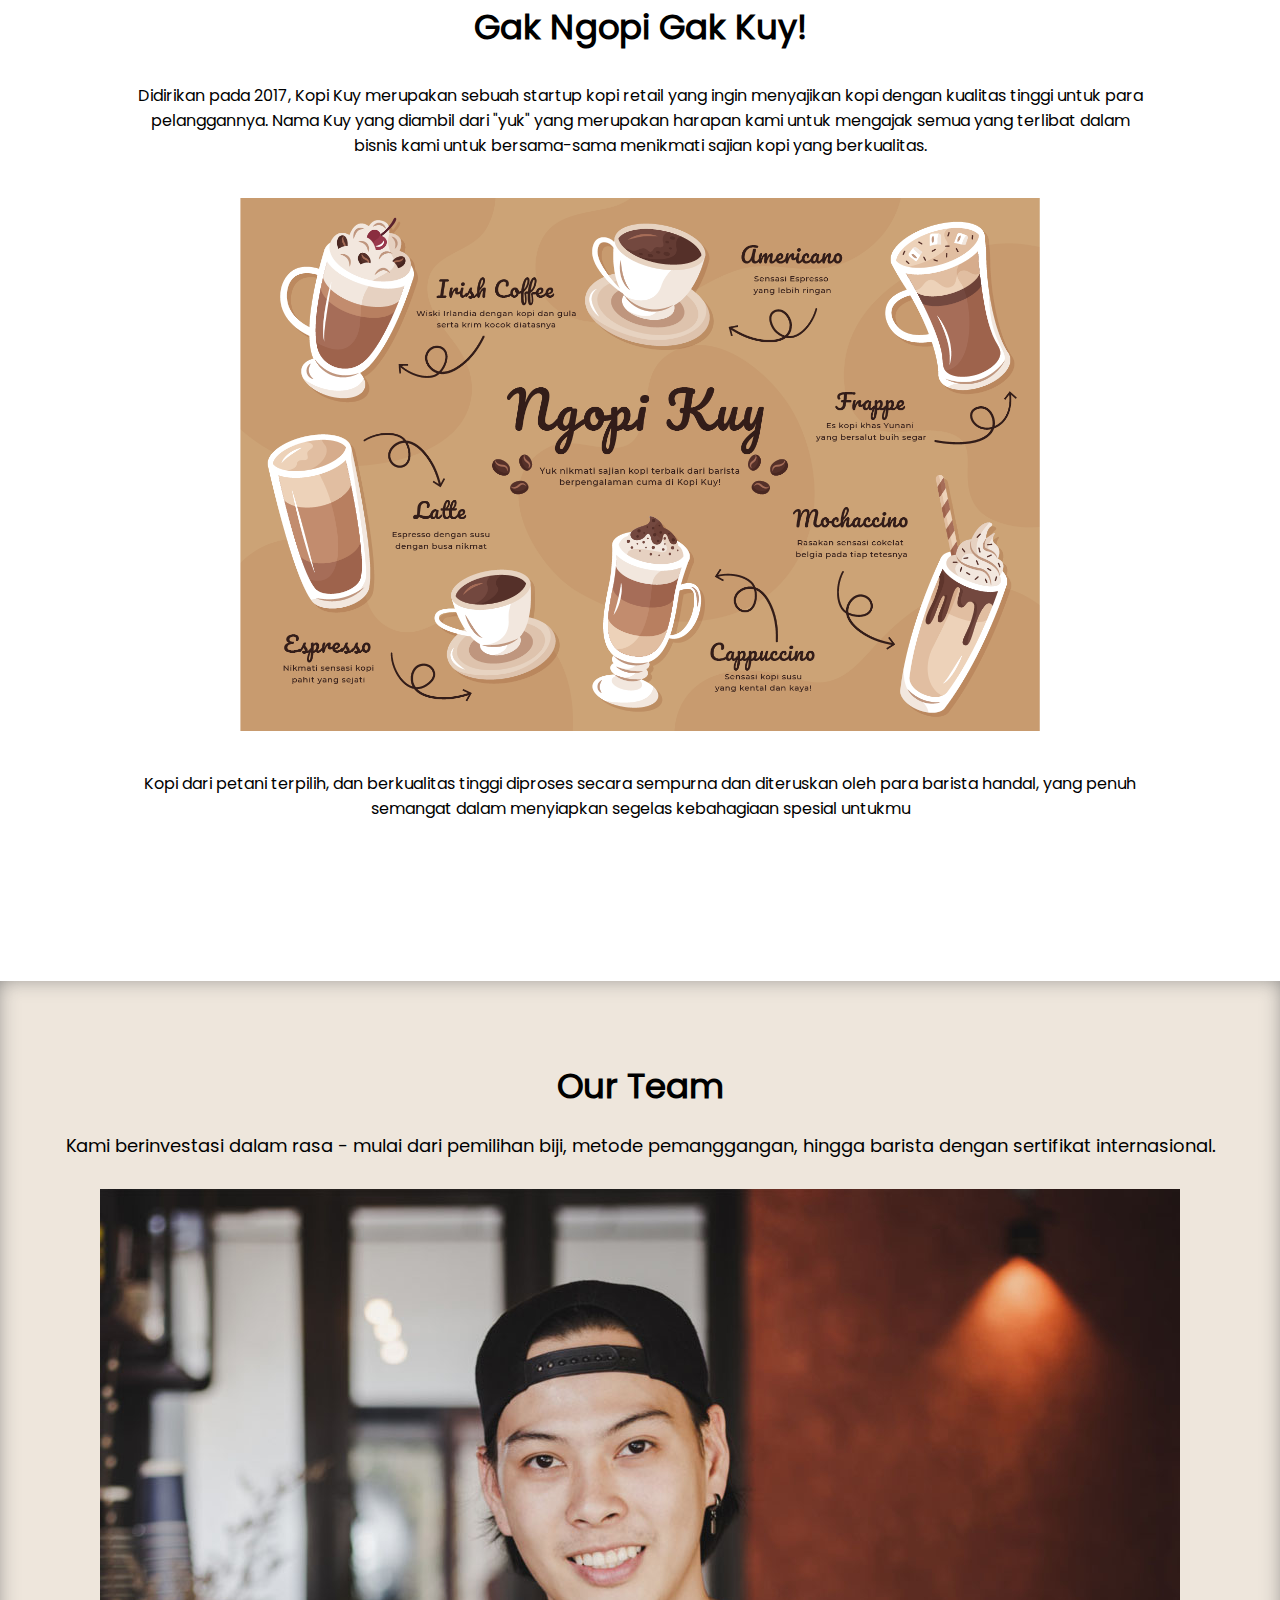
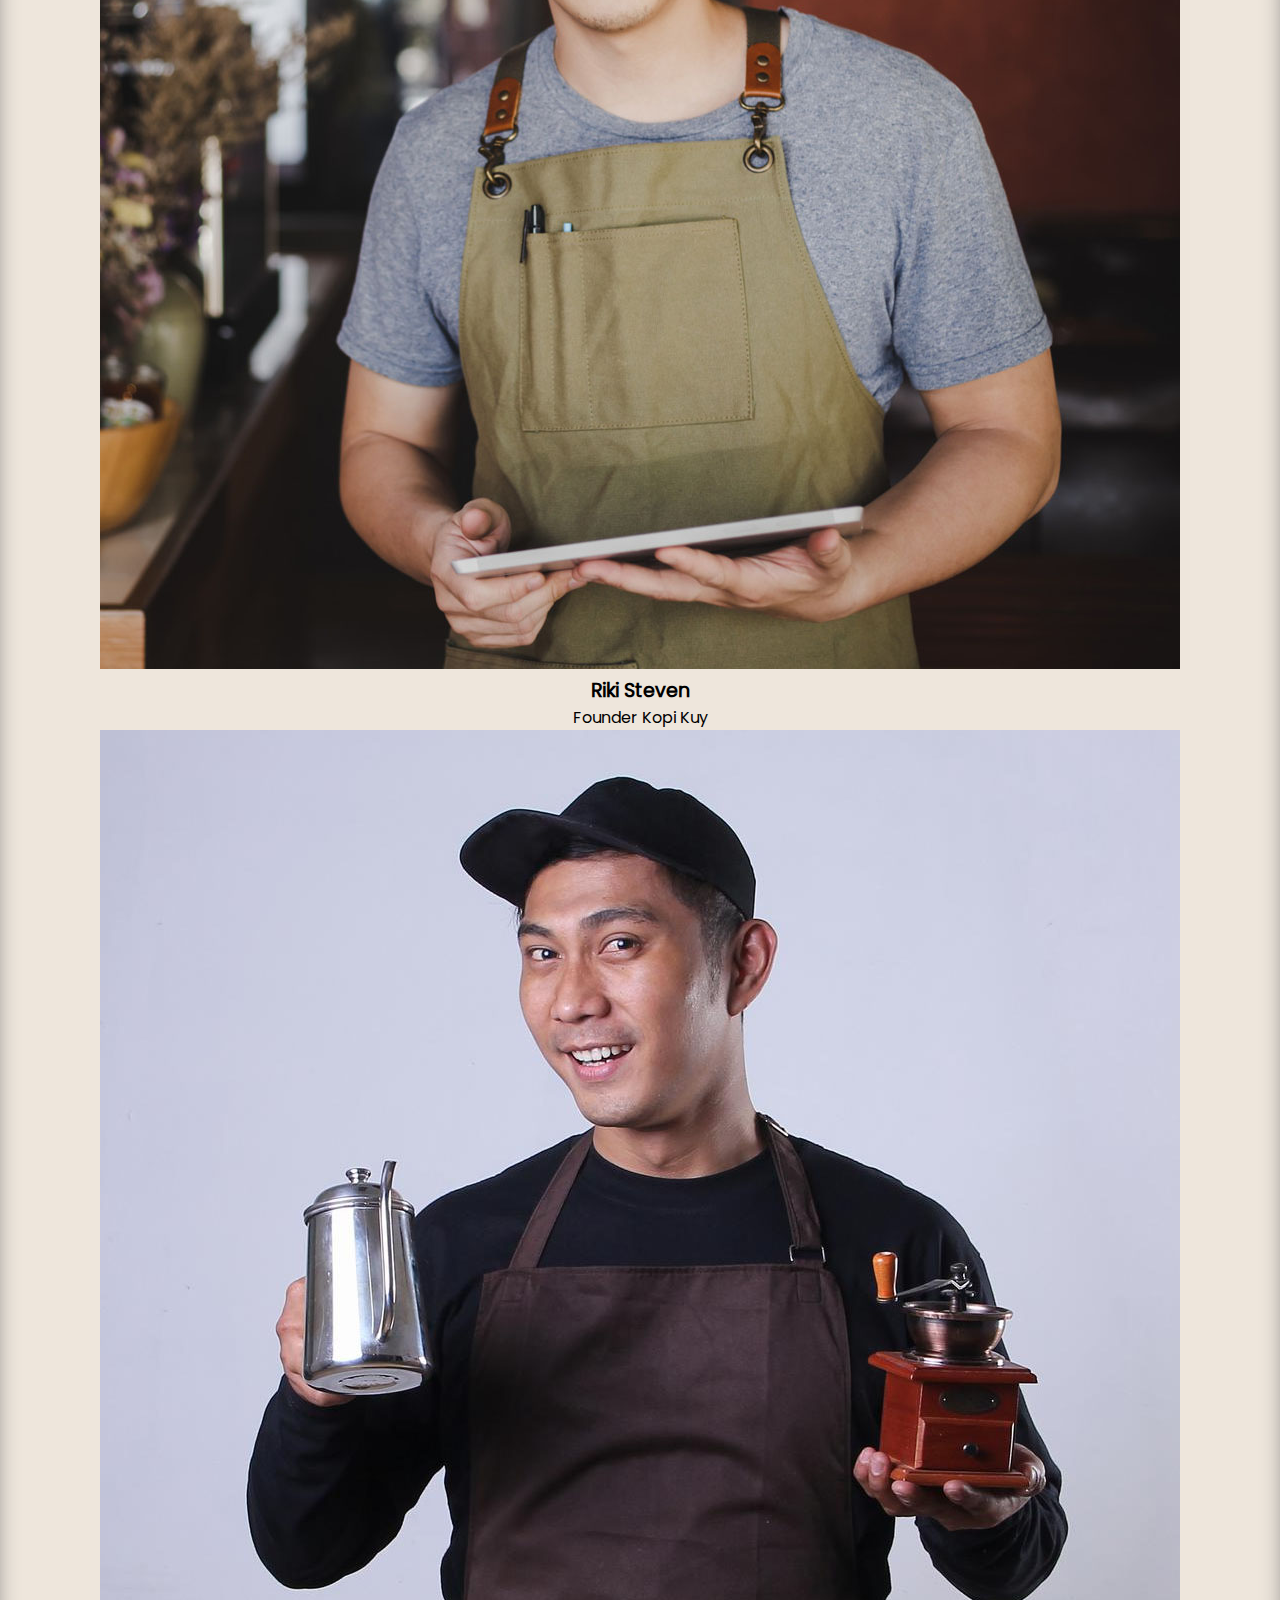
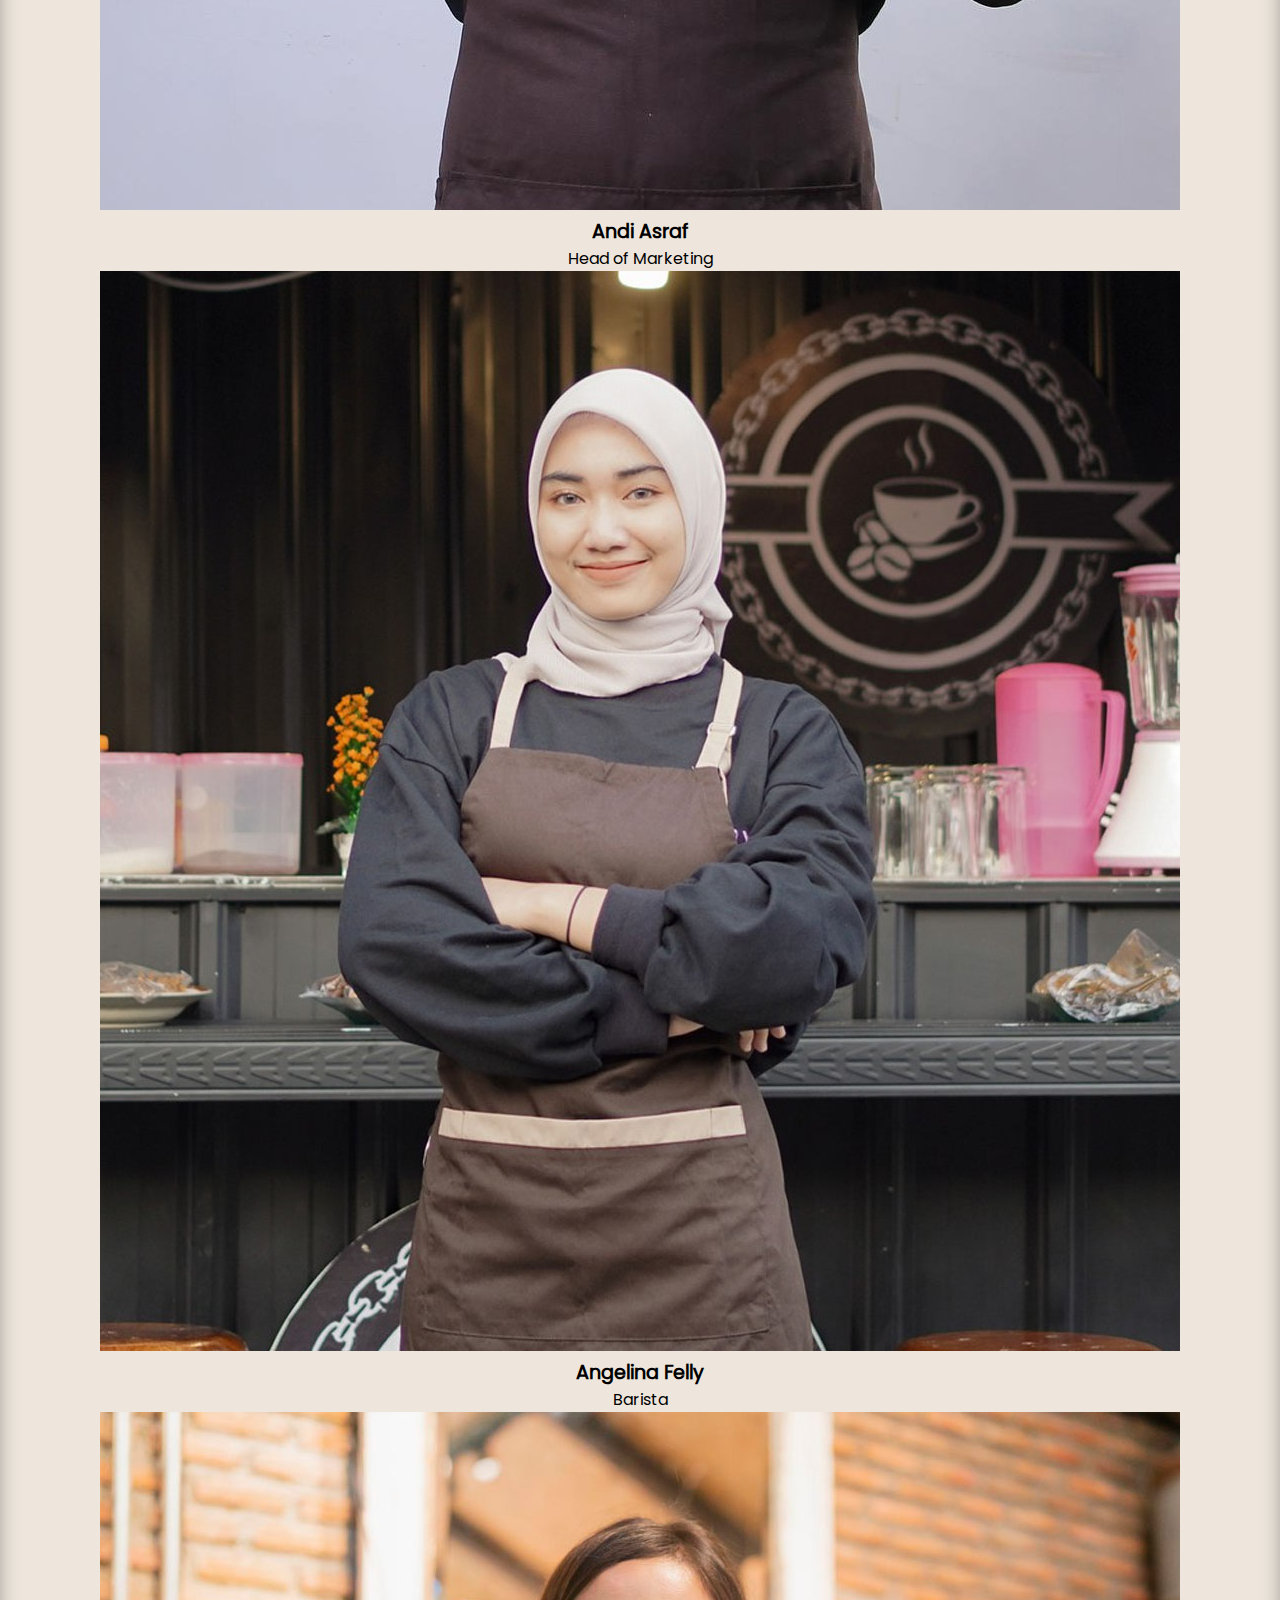
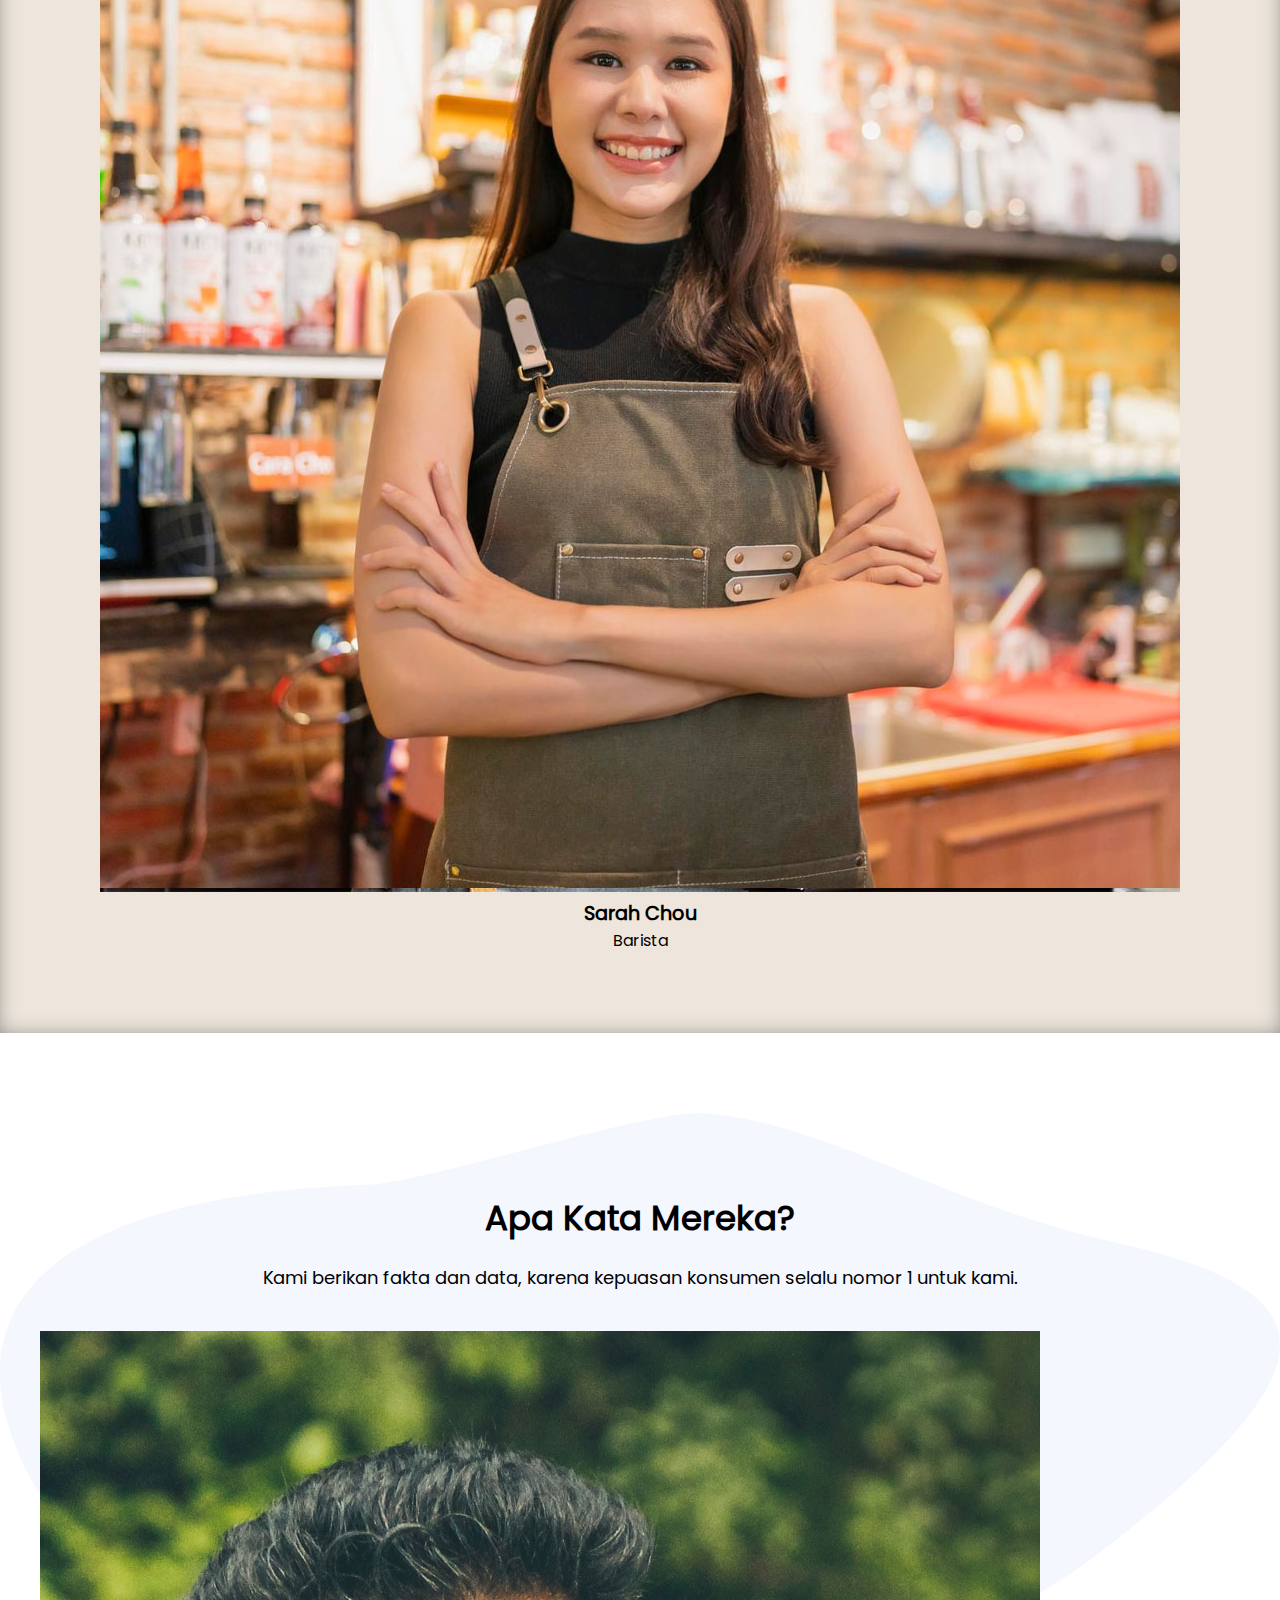
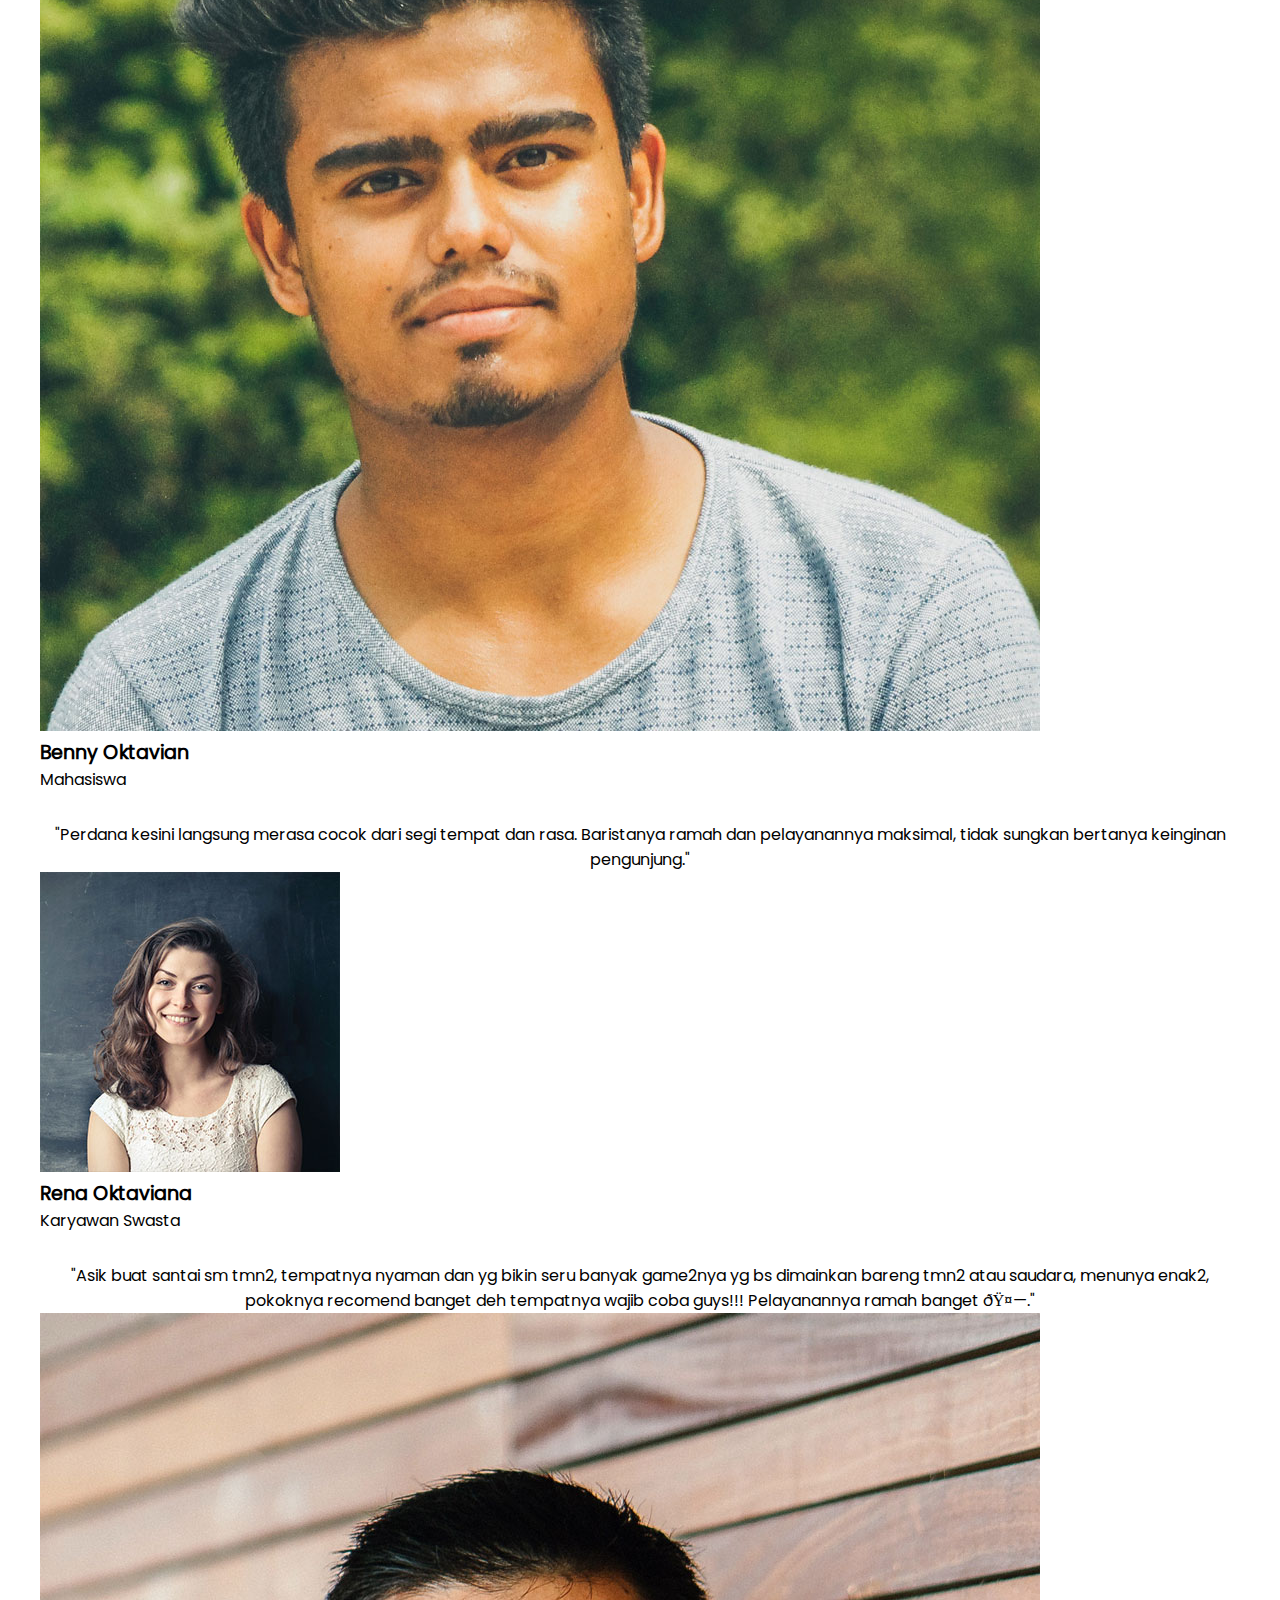
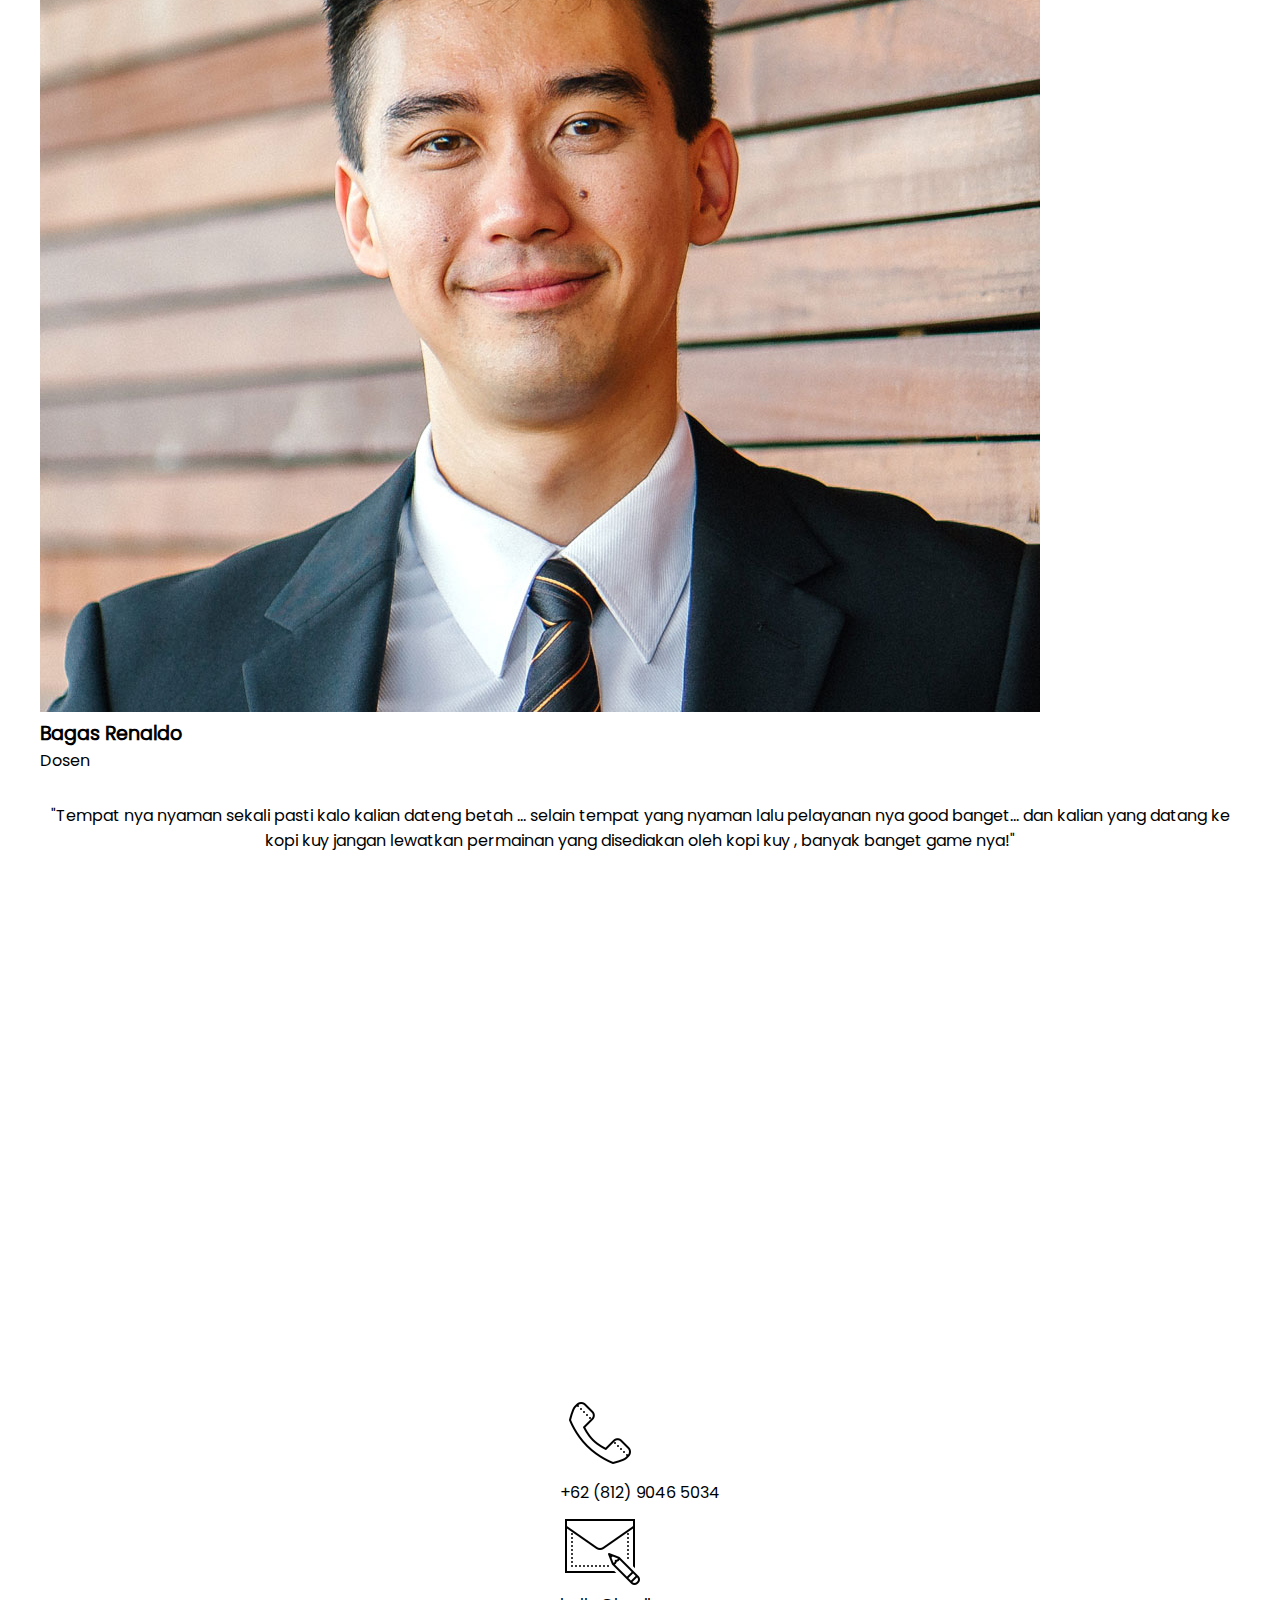
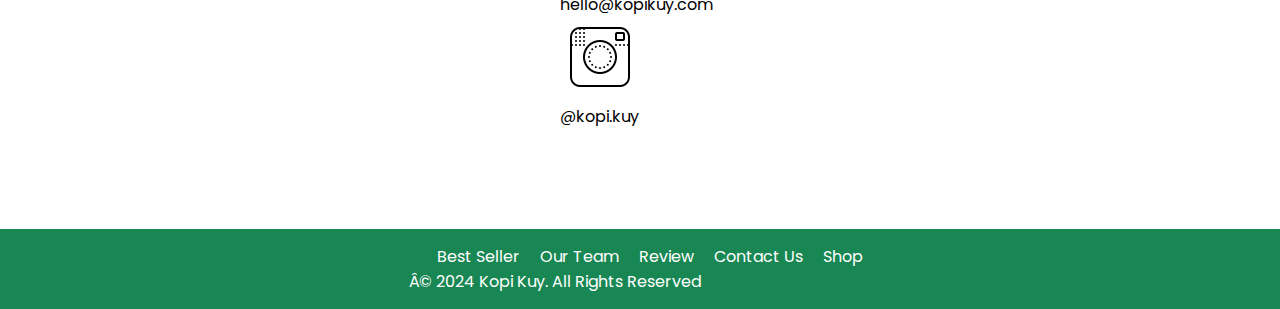
==== commit fa1230b2: "Edit Foto" ====
--- a/index.html
+++ b/index.html
@@ -77,7 +77,7 @@
             mengajak semua yang terlibat dalam bisnis kami untuk bersama-sama menikmati sajian kopi yang
             berkualitas.
         </p>
-        <img src="images/aset_kopi_jumbo.png">
+        <img src="images/about-us/aset_kopi_jumbo.png">
         <p class="penjelasan-about-us">
             Kopi dari petani terpilih, dan berkualitas tinggi diproses secara sempurna dan diteruskan
             oleh para barista handal,
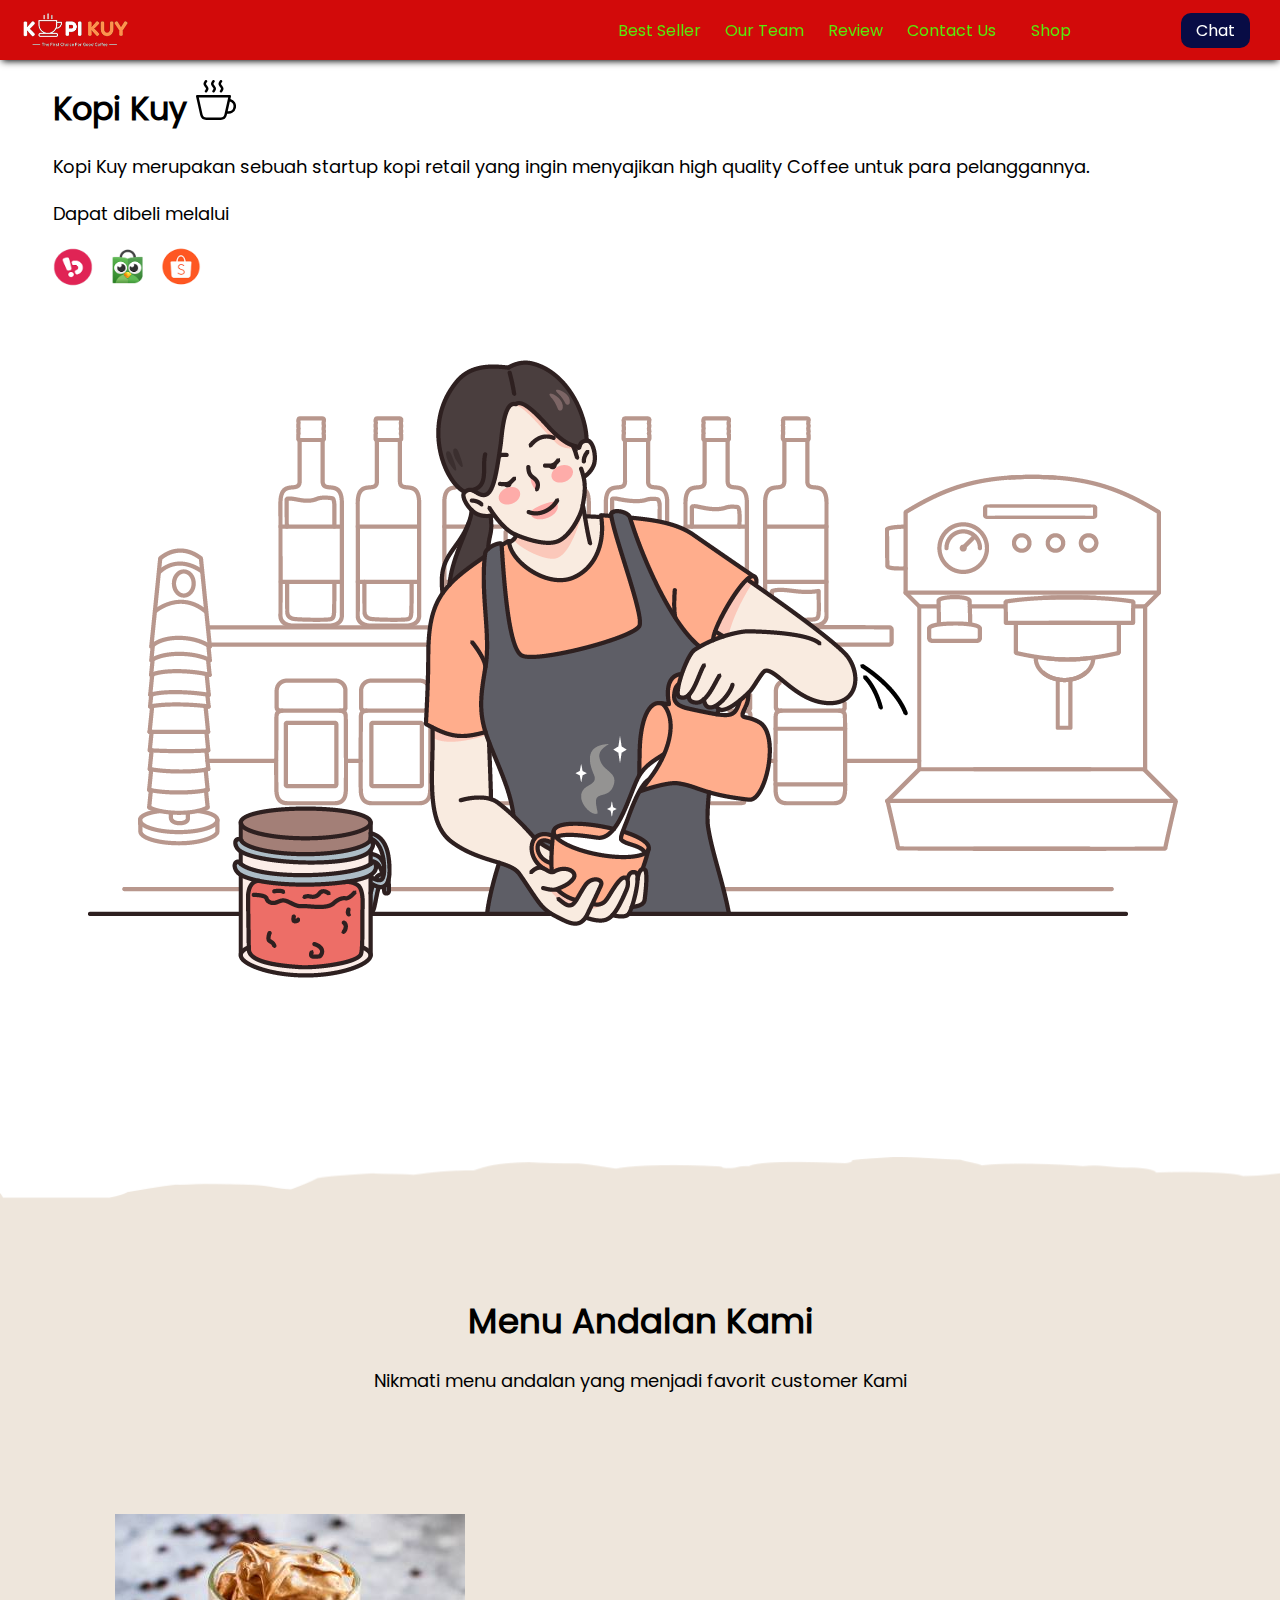
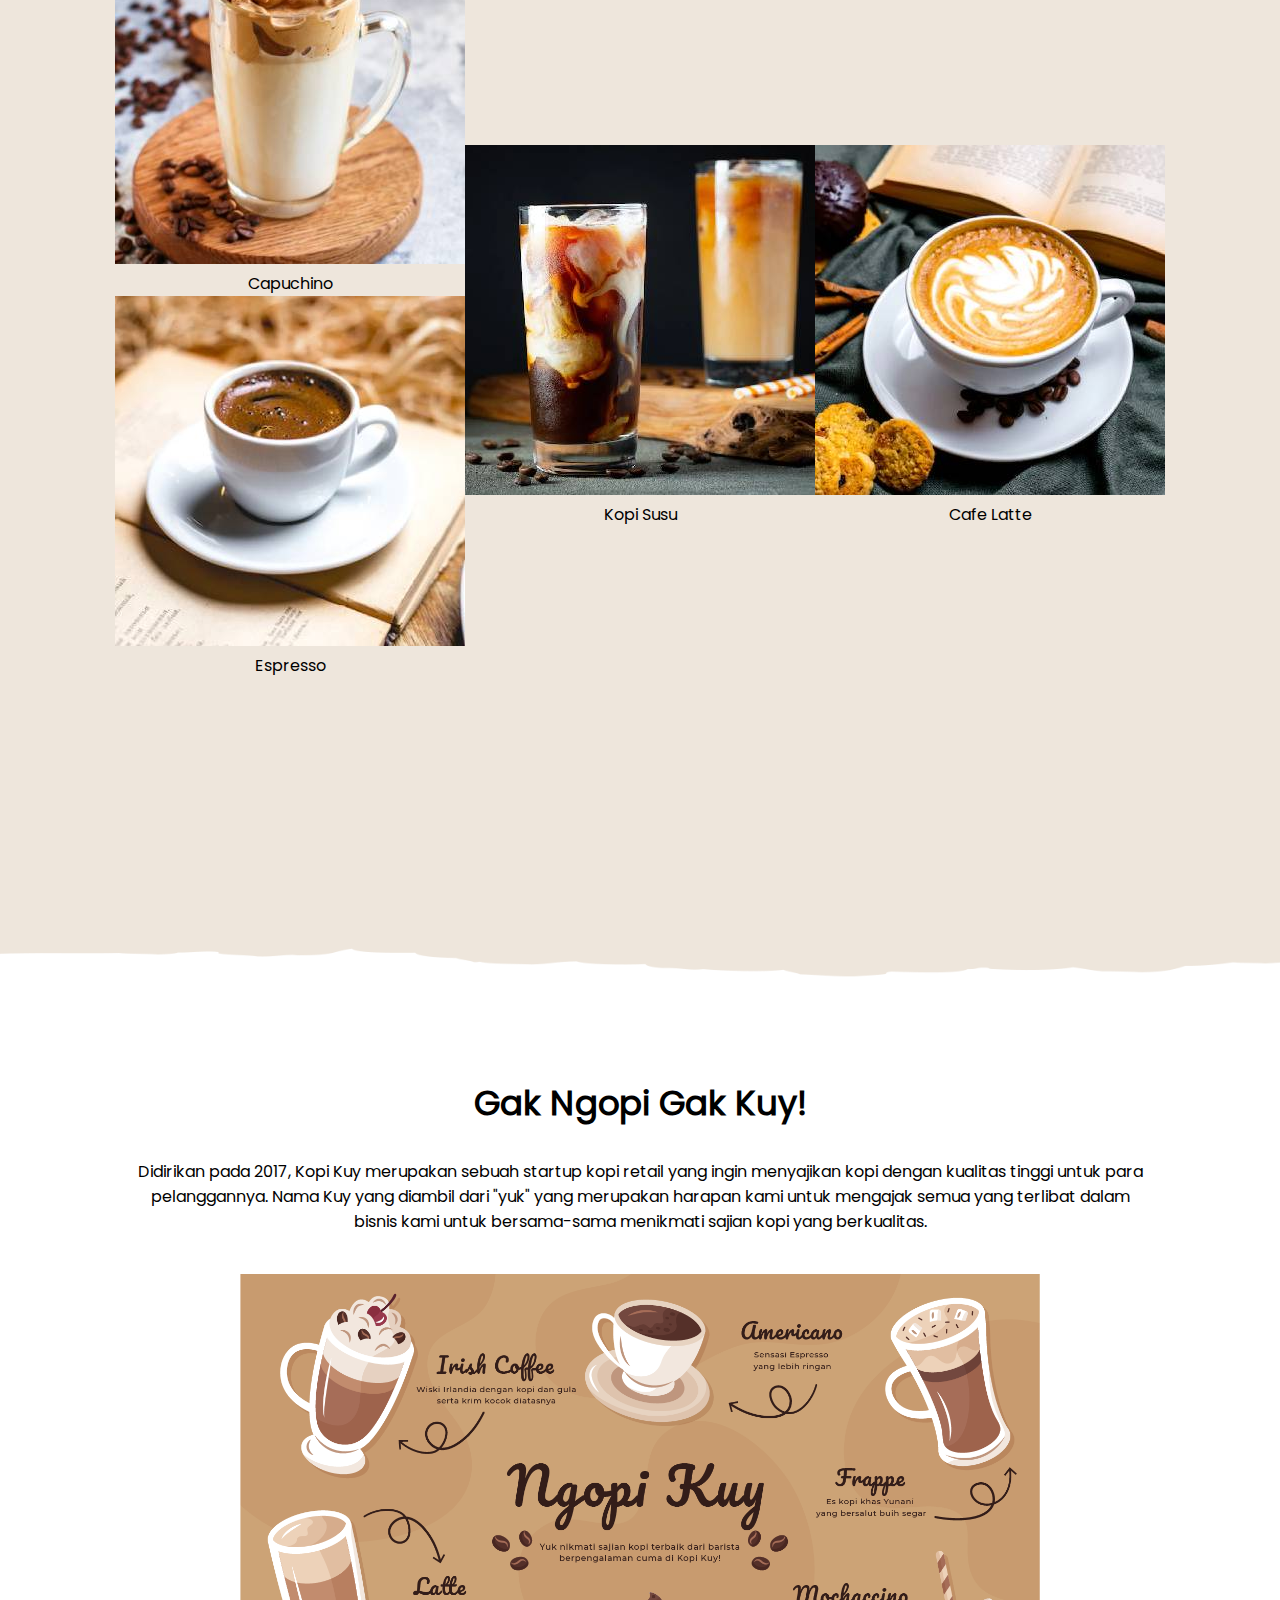
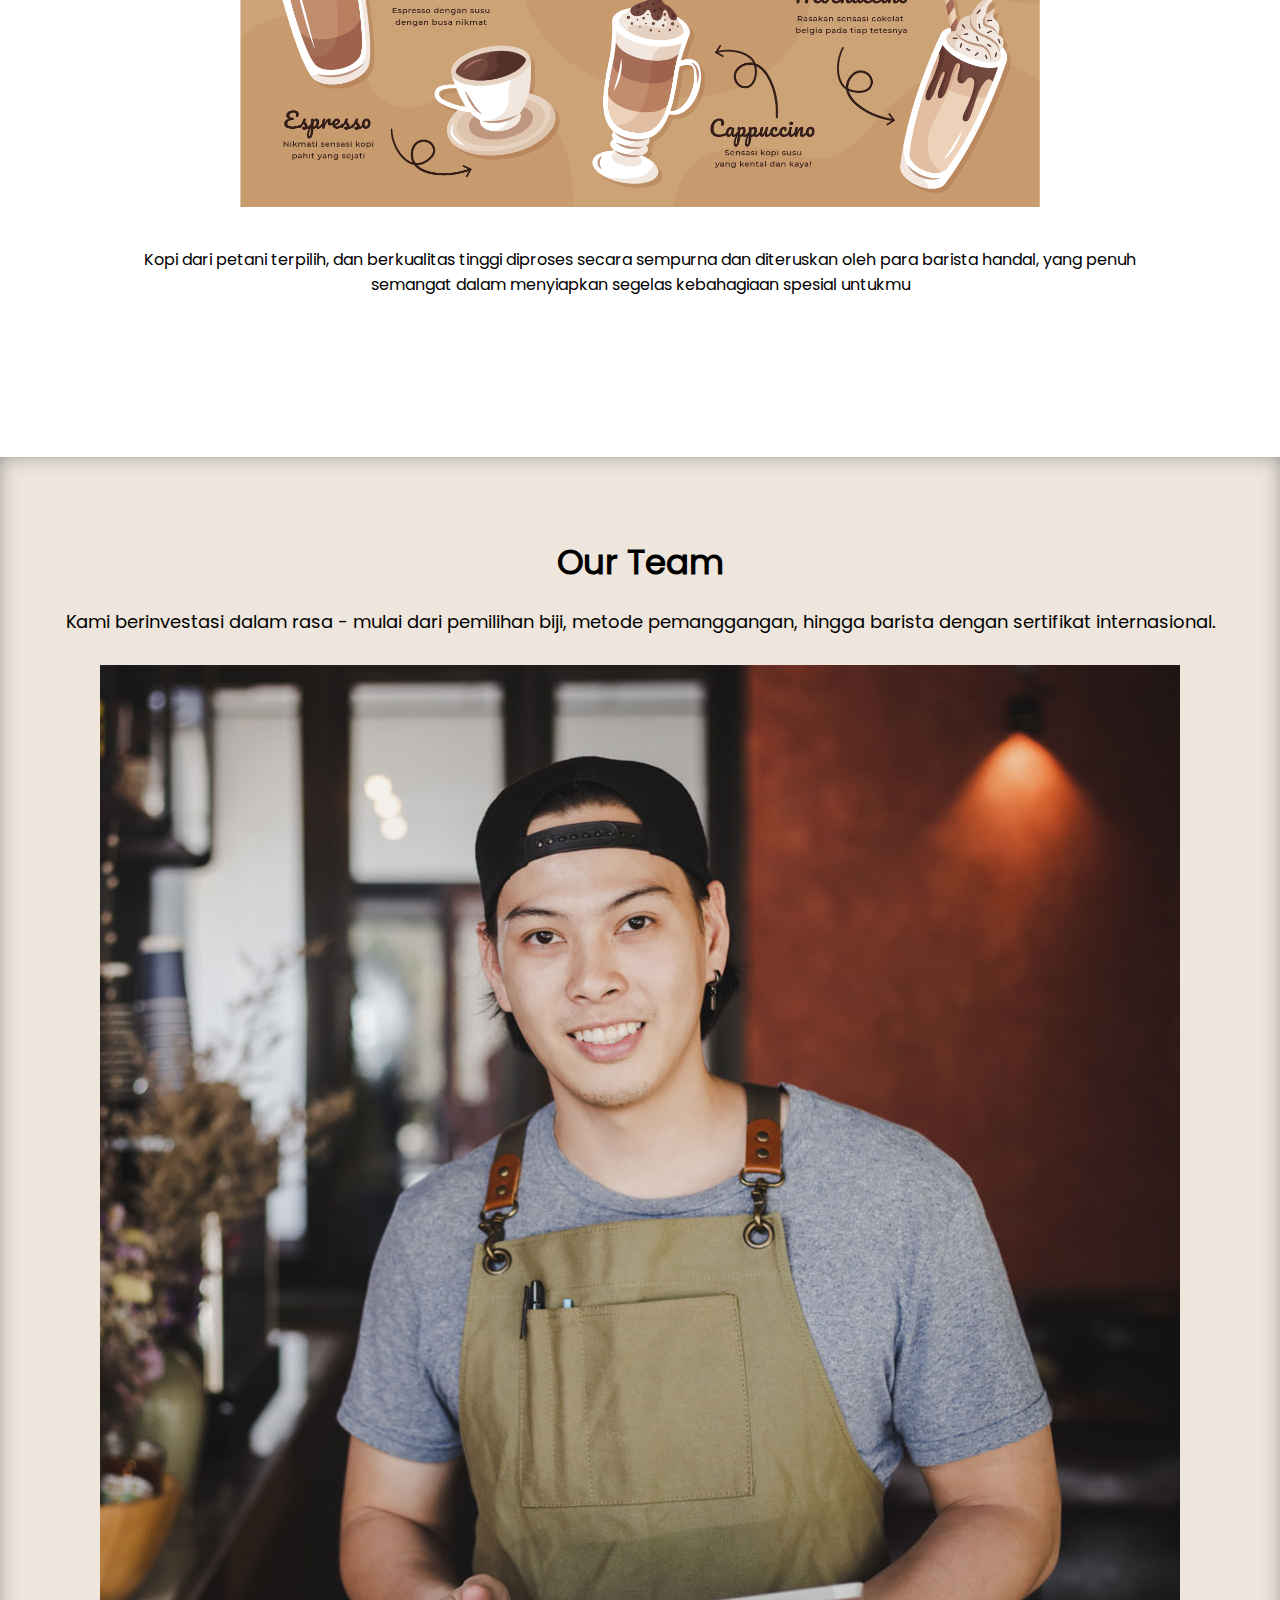
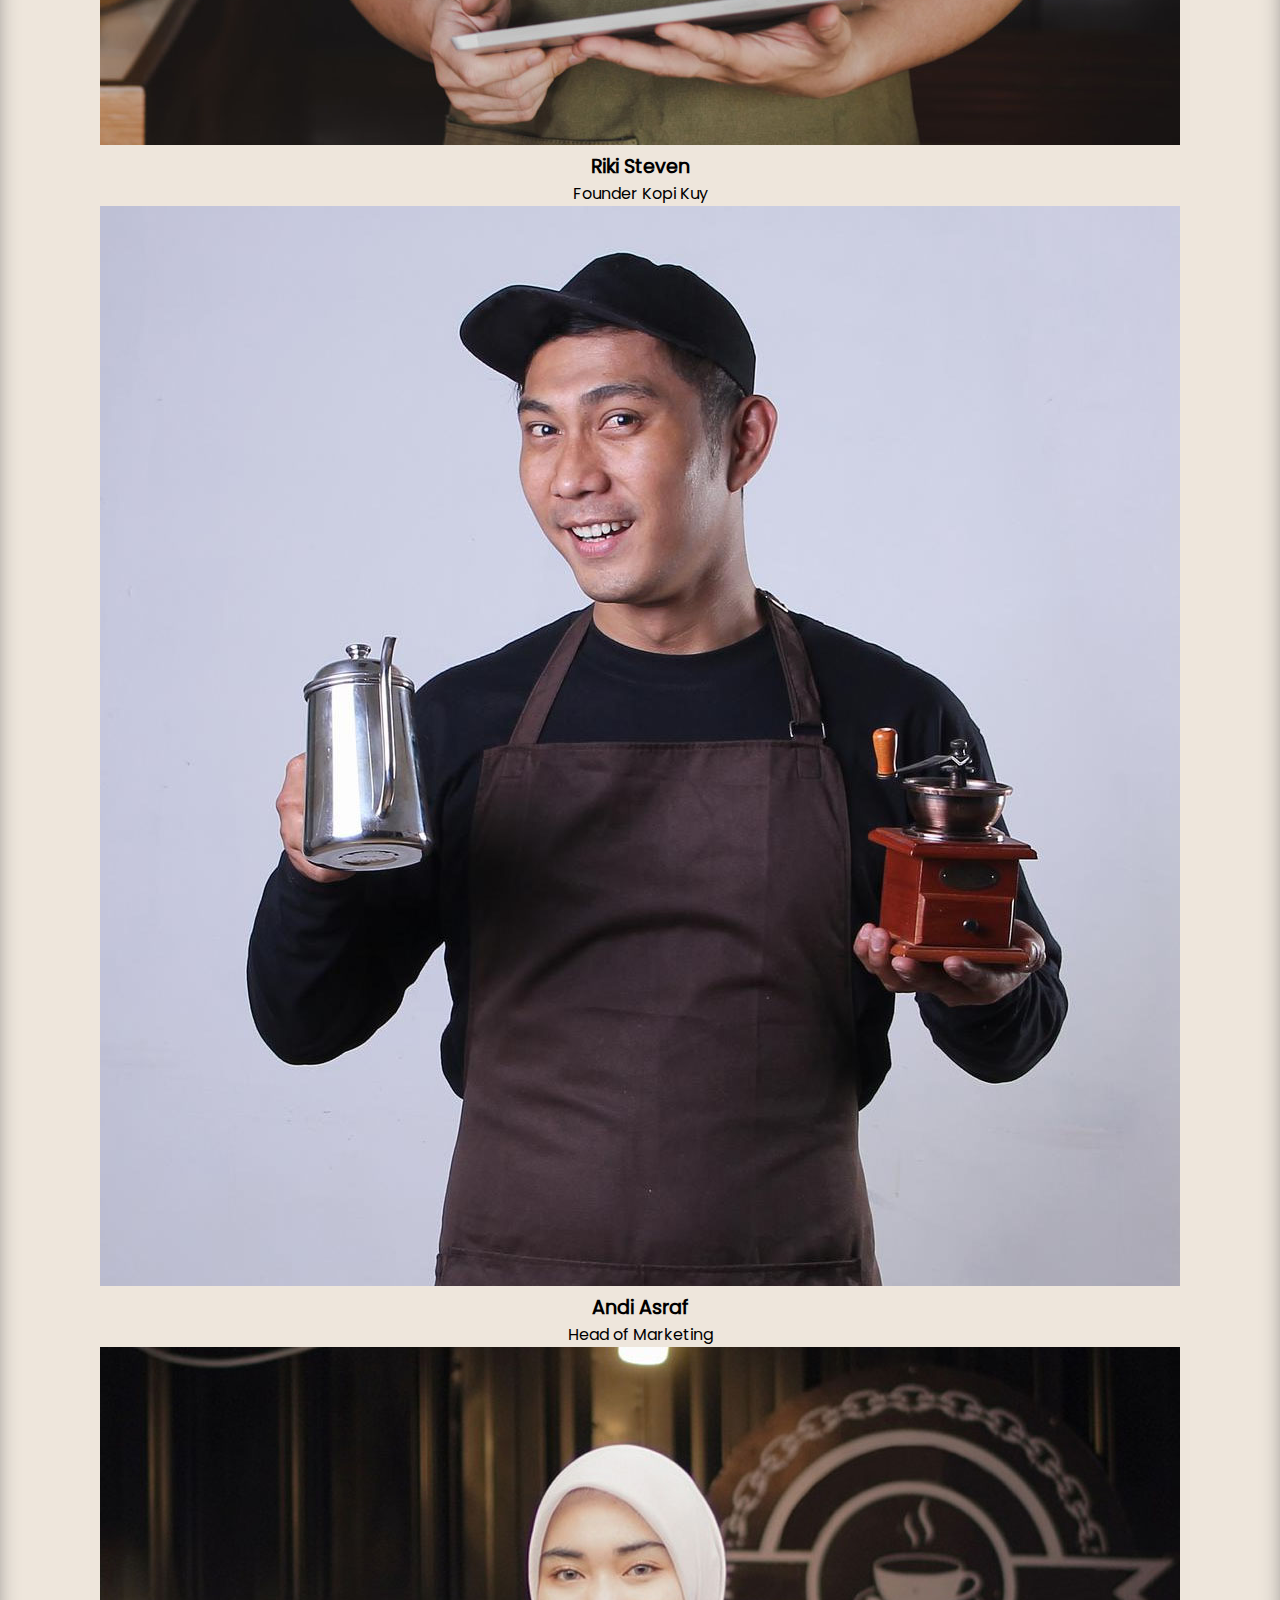
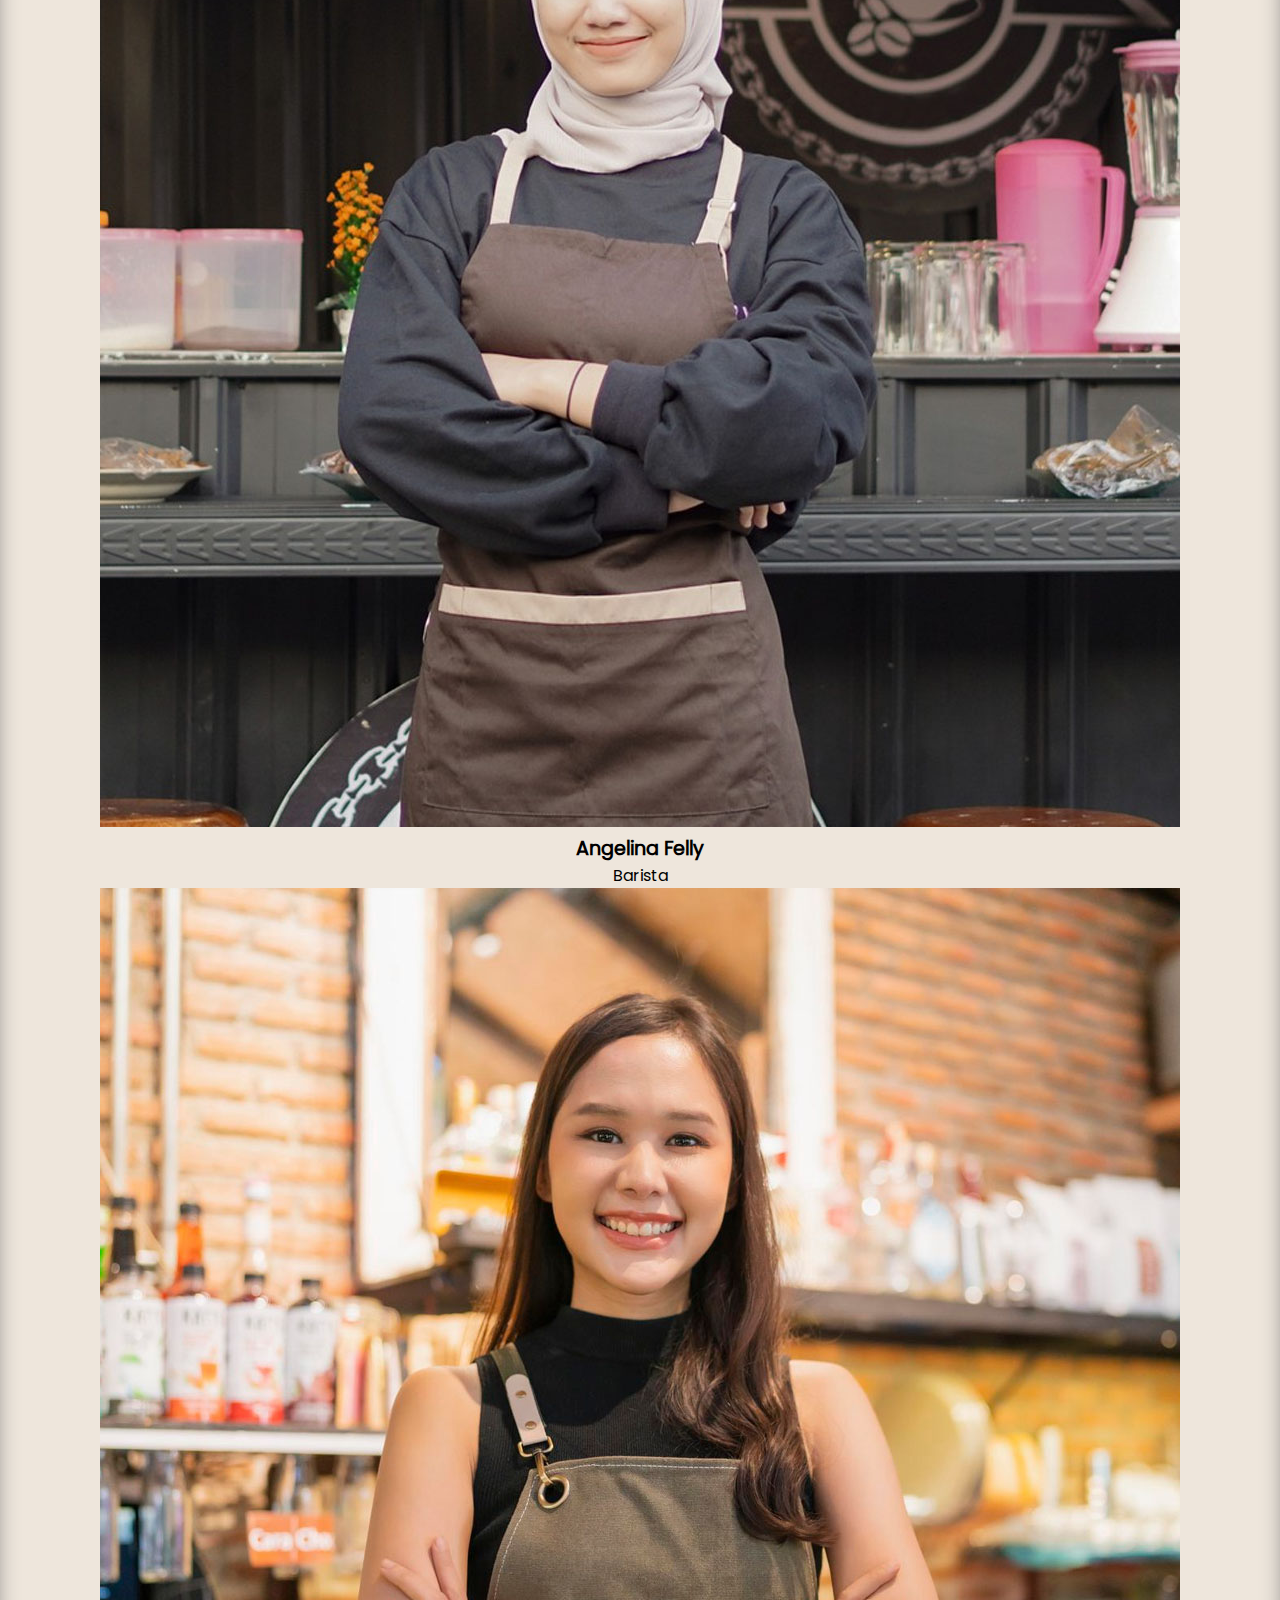
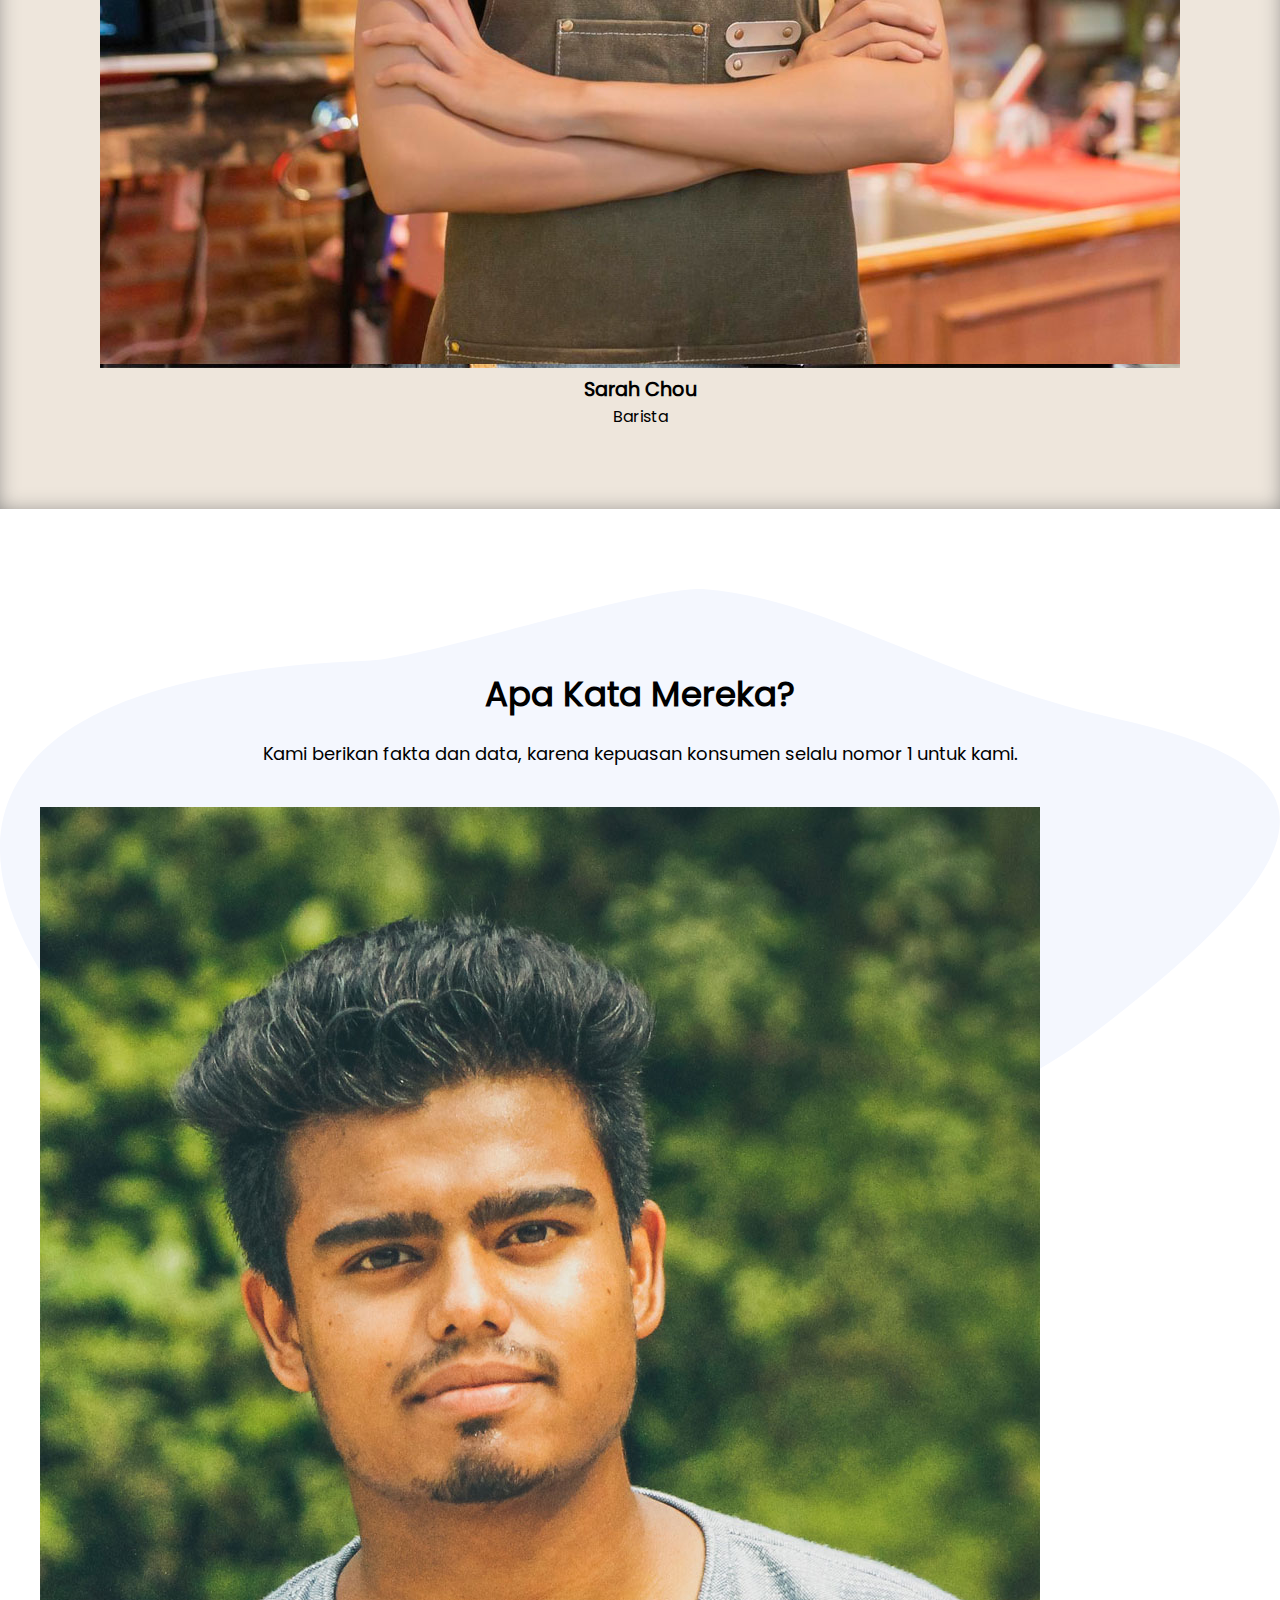
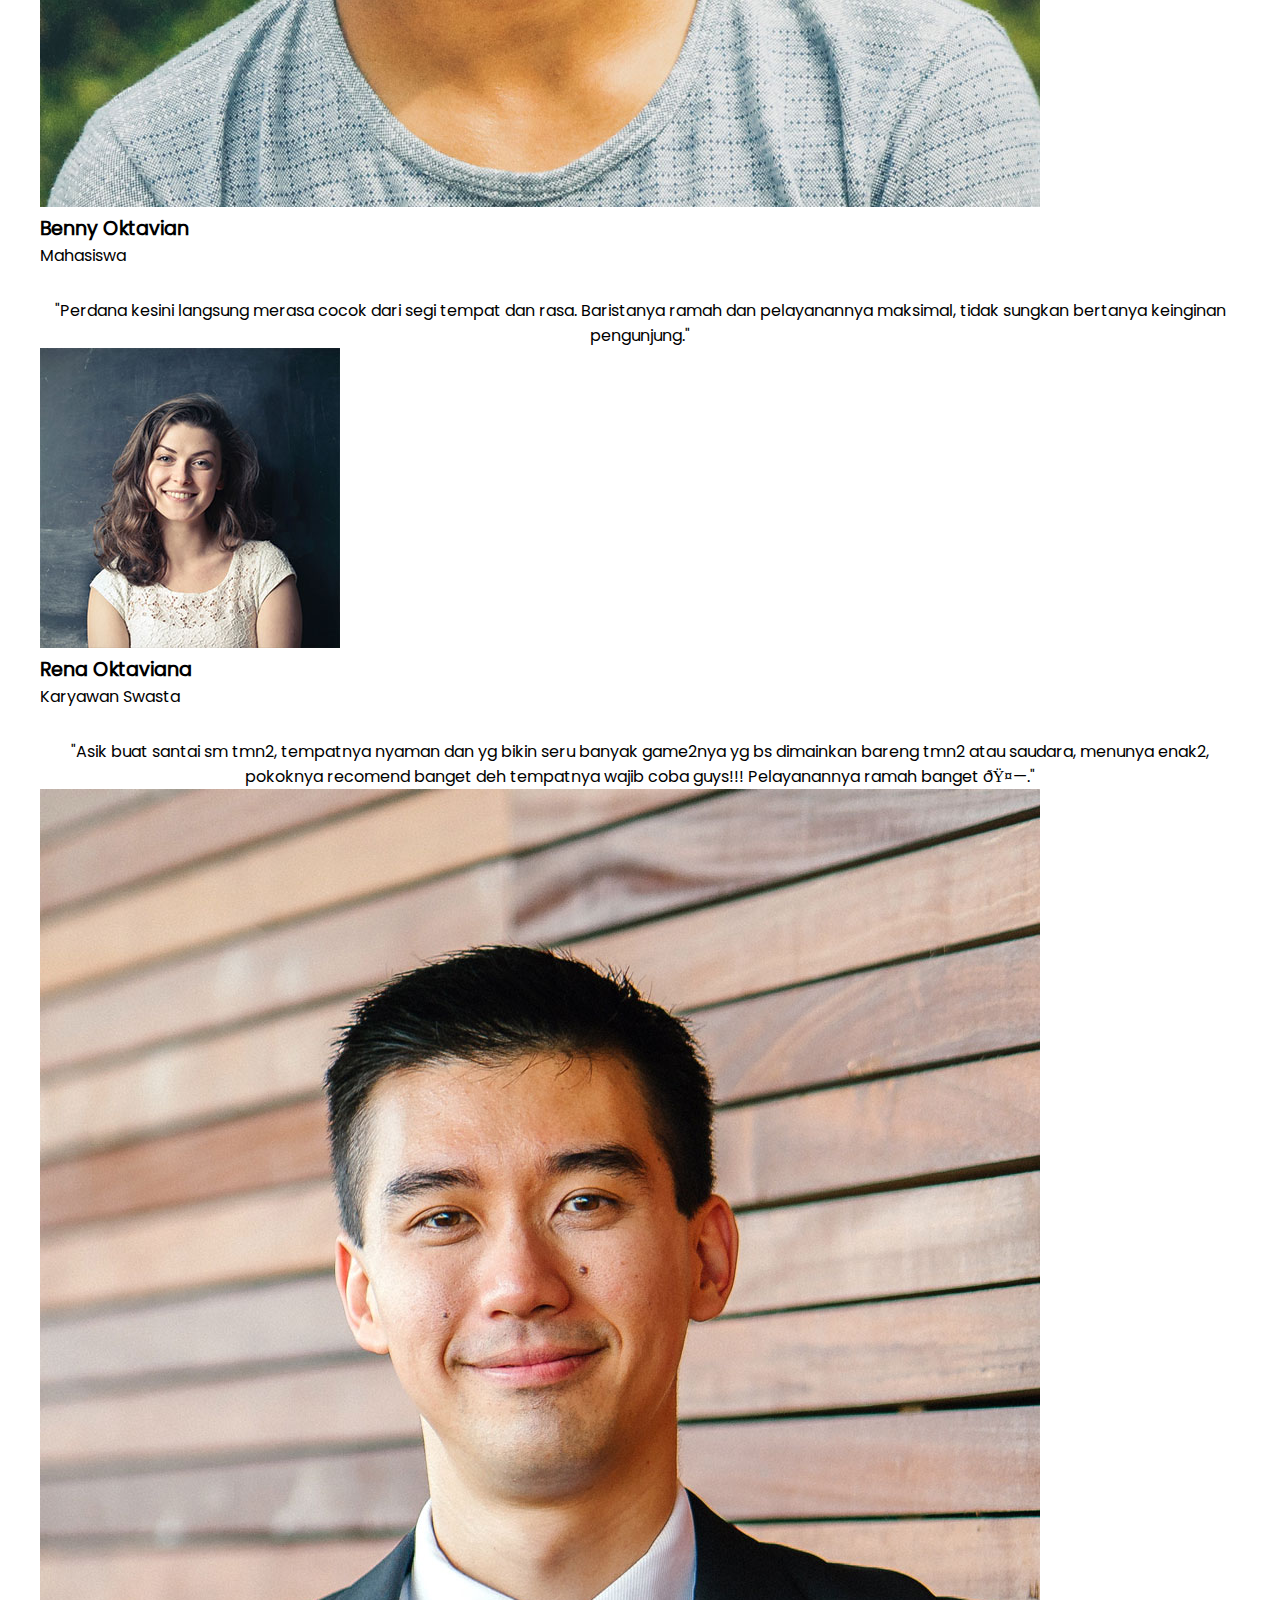
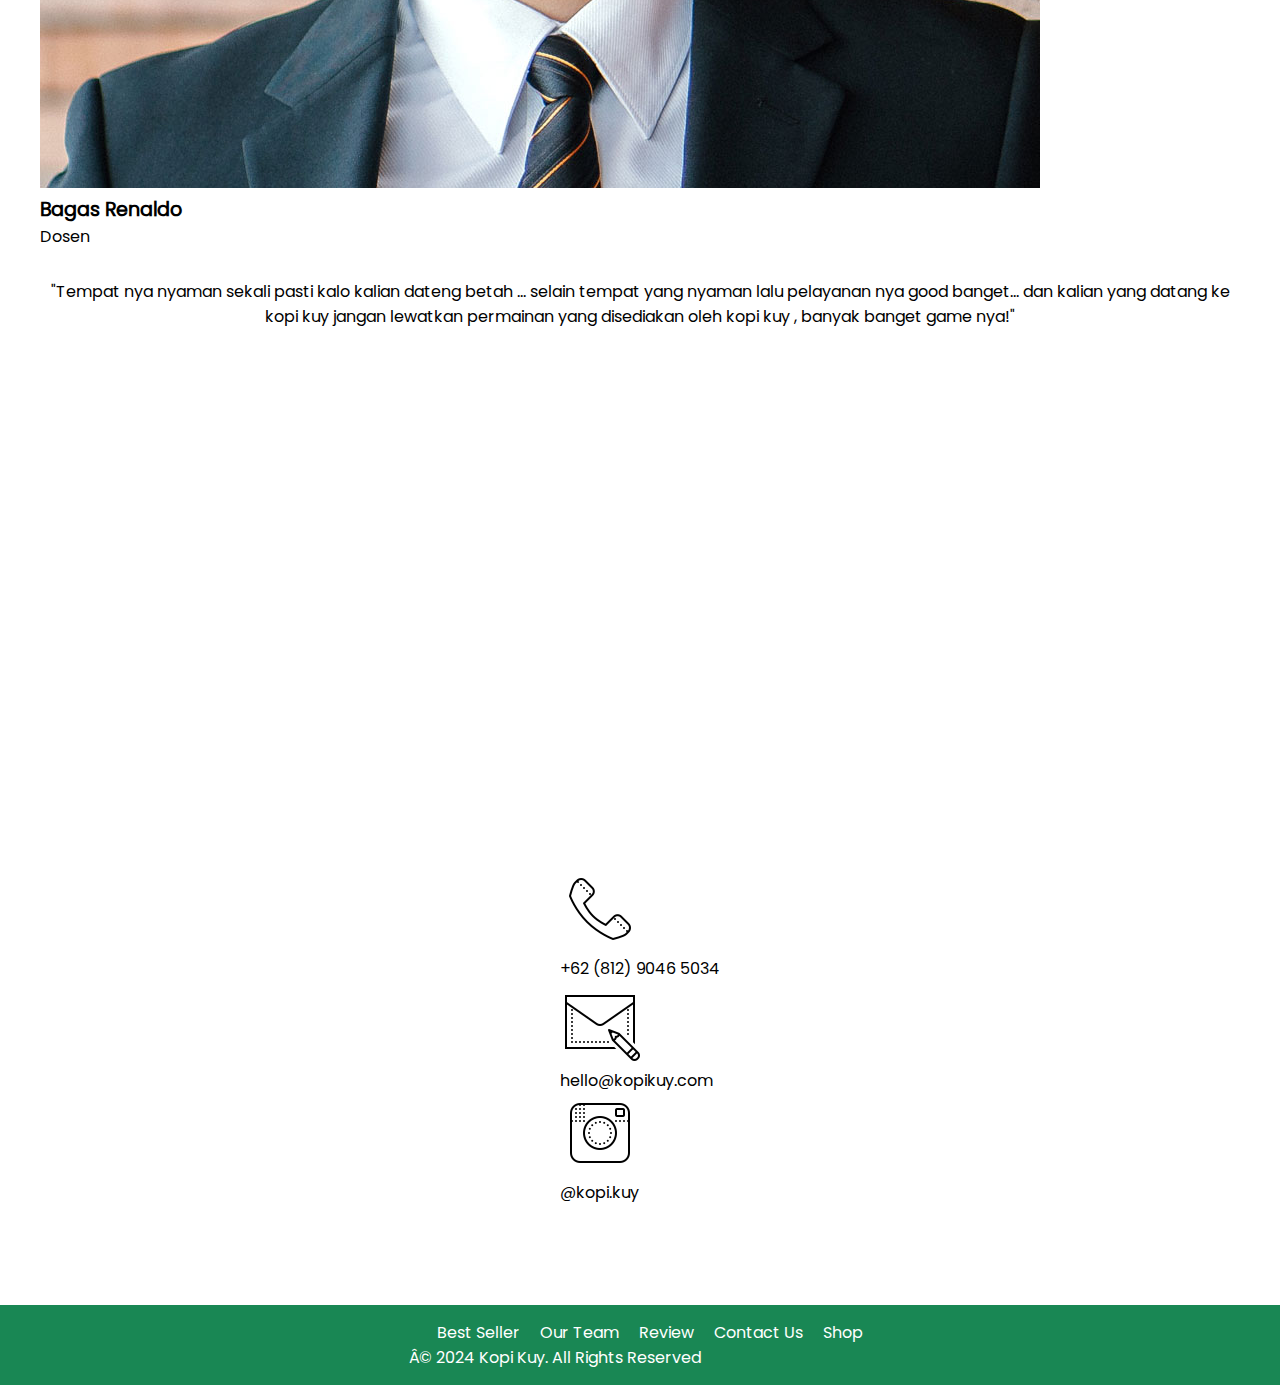
==== commit f3154899: "Refisi" ====
--- a/index.html
+++ b/index.html
@@ -27,7 +27,7 @@
     <header>
         <div class="baris">
             <div class="col-kiri">
-                <h1 class="judul-header">Kopi Kuy <img src="images/icon/icon_kopi.svg"></h1>
+                <h1 class="judul-header">Kopi Kuy <img src="images/icon/icon_kopi.svg" alt=" Logo Kopi"></h1>
 
                 <p class="subjudul-header">Kopi Kuy merupakan sebuah startup kopi retail yang ingin menyajikan high
                     quality Coffee untuk para pelanggannya.</p>
@@ -47,24 +47,26 @@
     <section id="best-seller" class="best-seller">
         <h2 class="judul-best-seller">Menu Andalan Kami</h2>
         <p class="subjudul-best-seller">Nikmati menu andalan yang menjadi favorit customer Kami</p>
-
-        <div class="baris">
-            <div class="col-produk">
-                <img src="images/produk/product_capuchino.jpg" alt="">
-                <p class="nama-produk">Capuchino</p>
-            </div>
-            <div class="col-produk">
-                <img src="images/produk/product_espresso.jpg" alt="">
-                <p class="nama-produk">Espresso</p>
-            </div>
-            <div class="col-produk">
-                <img src="images/produk/product_kopi_susu.jpg" alt="">
-                <p class="nama-produk">Kopi Susu</p>
-            </div>
-            <div class="col-produk">
-                <img src="images/produk/product_latte.jpg" alt="">
-                <p class="nama-produk">Cafe Latte</p>
-            </div>
+        <section>
+            <div class="baris">
+                <div class="col-produk">
+                    <img src="images/produk/product_capuchino.jpg" alt="">
+                    <p class="nama-produk">Capuchino</p>
+                </div>
+                <div class="col-produk">
+                    <img src="images/produk/product_espresso.jpg" alt="">
+                    <p class="nama-produk">Espresso</p>
+                </div>
+        </section>
+
+        <div class="col-produk">
+            <img src="images/produk/product_kopi_susu.jpg" alt="">
+            <p class="nama-produk">Kopi Susu</p>
+        </div>
+        <div class="col-produk">
+            <img src="images/produk/product_latte.jpg" alt="">
+            <p class="nama-produk">Cafe Latte</p>
+        </div>
         </div>
     </section>
 
@@ -109,6 +111,7 @@
             </div>
 
             <div class="col-team">
+
                 <img src="images/team/team4.jpg">
                 <h3>Sarah Chou</h3>
                 <p>Barista</p>
